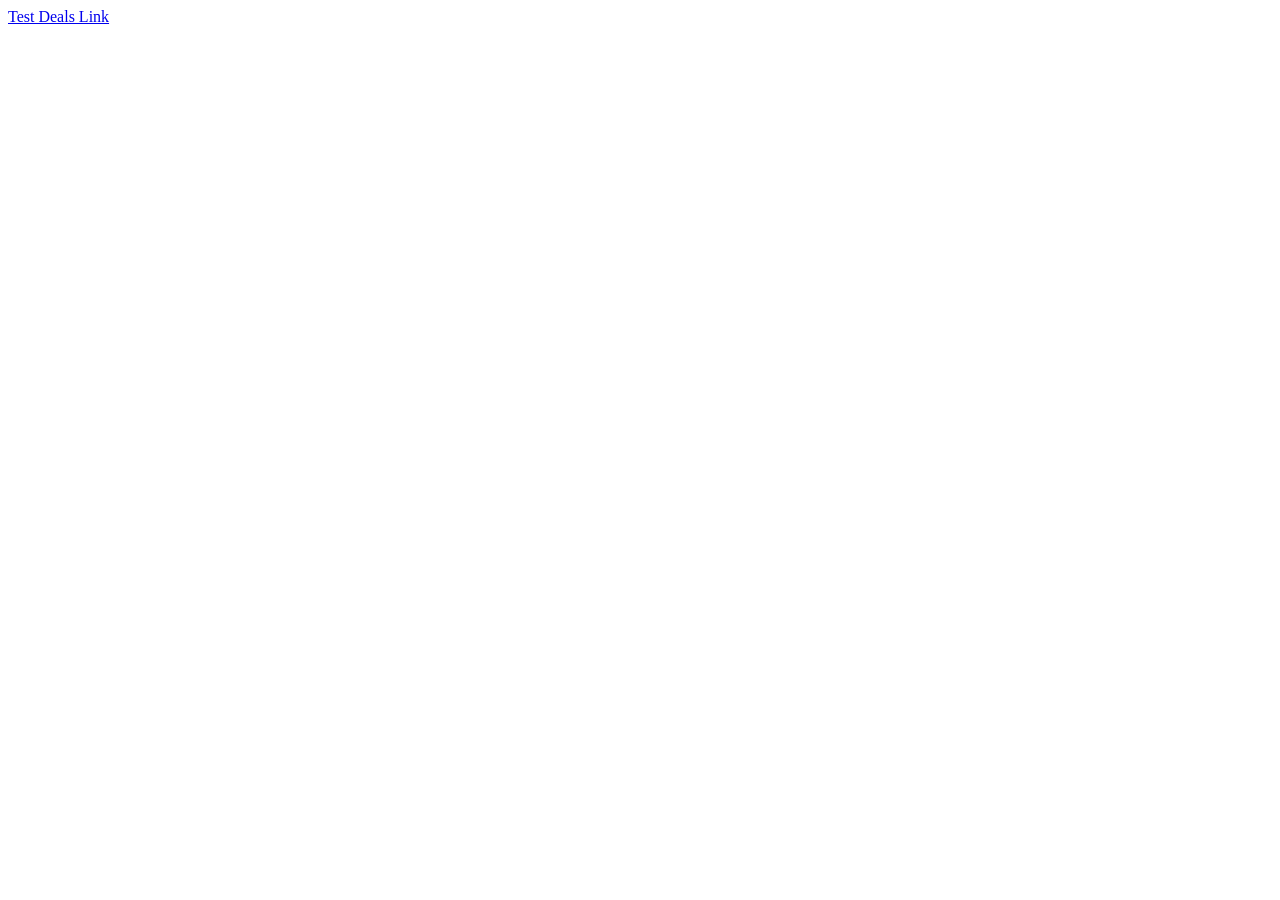
==== index.html @ 0b3ba121 "fix3" ====
<!DOCTYPE html>
<html lang="en">
  <head>
    <title>Deeplink test</title>
    <meta charset="utf-8">
    <meta http-equiv="X-UA-Compatible" content="IE=edge">
  </head>  
  <body>
      <a href="https://newsbreakapp.onelink.me/2115408369?pid=deals_exd&af_dp=newsbreak://home?tab%3Dchannel%26channel%3Dkdeals%26channel_action%3Dshare%26channel_context%3Dreferrer%3D106658761%26item%3Dnbw-item28&pd=07DWobWH&lang=en_US&s=i0&dl_campaign_name%3dnewsbreak_android_us_deals_pb01%26dl_campaign_id%3dnewsbreak_us_deals">Test Deals Link</a>
  </body>
</html>
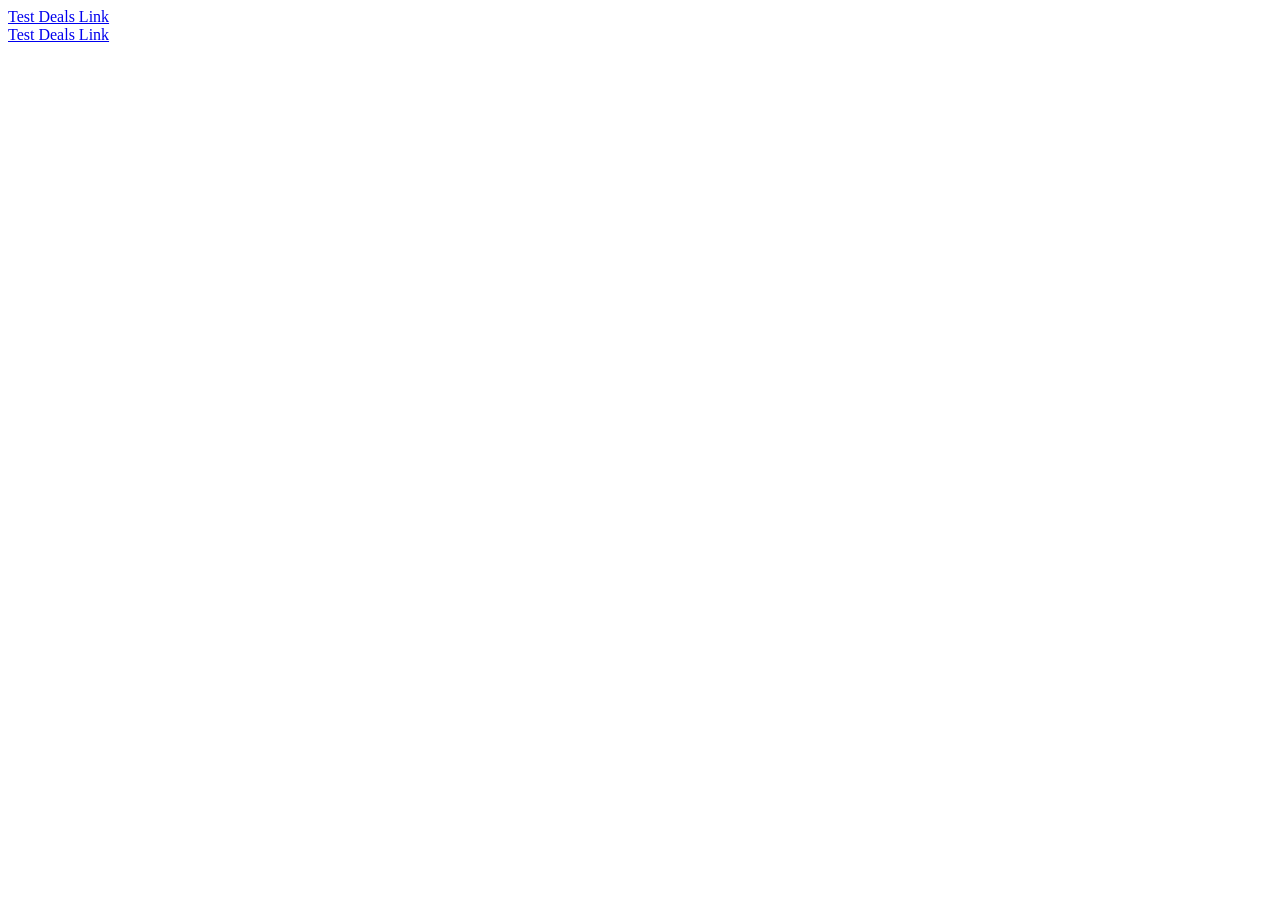
==== commit 4681f3ec: "fix5" ====
--- a/index.html
+++ b/index.html
@@ -6,6 +6,7 @@
     <meta http-equiv="X-UA-Compatible" content="IE=edge">
   </head>  
   <body>
-      <a href="https://newsbreakapp.onelink.me/2115408369?pid=deals_exd&af_dp=newsbreak://home?tab%3Dchannel%26channel%3Dkdeals%26channel_action%3Dshare%26channel_context%3Dreferrer%3D106658761%26item%3Dnbw-item28&pd=07DWobWH&lang=en_US&s=i0&dl_campaign_name%3dnewsbreak_android_us_deals_pb01%26dl_campaign_id%3dnewsbreak_us_deals">Test Deals Link</a>
+      <a href="https://newsbreakapp.onelink.me/2115408369?pid=deals_exd&af_dp=newsbreak://home?tab%3Dchannel%26channel%3Dkdeals%26channel_action%3Dshare%26channel_context%3Dreferrer%3D106658761%26item%3Dnbw-item28&pd=07DWobWH&lang=en_US&s=i0&dl_campaign_name%3dnewsbreak_android_us_deals_pb01%26dl_campaign_id%3dnewsbreak_us_deals">Test Deals Link</a><br/>
+      <a href="https://newsbreakapp.onelink.me/2115408369?pid=deals_exd&af_dp=newsbreak%3A%2F%2Fhome%3Ftab%3Dchannel%26channel%3Dkdeals%26channel_action%3Dshare%26channel_context%3D%7B%22referrer%22%3A%2258104730%22%2C%22item%22%3A%22cbrwds%22%7D">Test Deals Link</a>
   </body>
 </html>
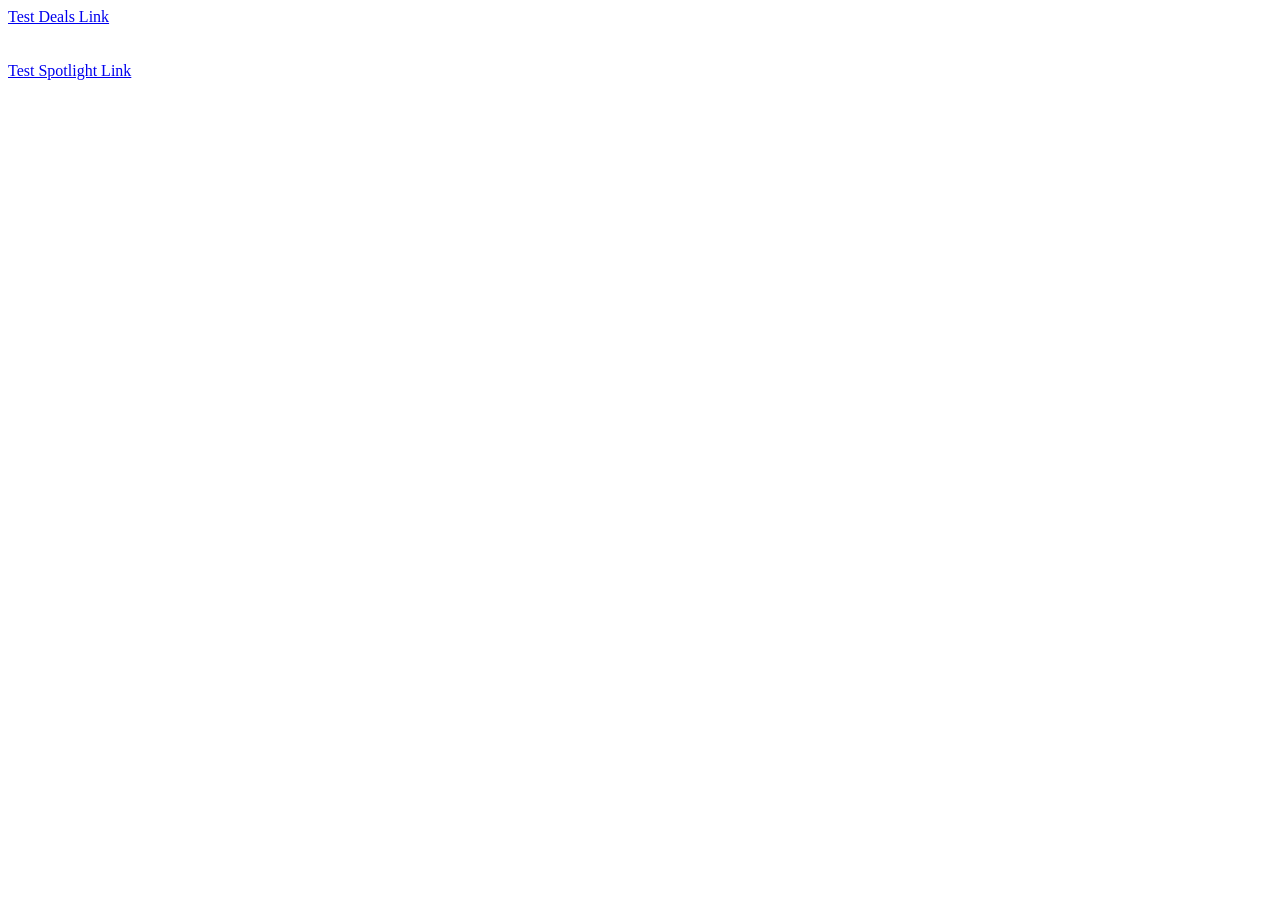
==== commit 0f1e0e04: "fix6" ====
--- a/index.html
+++ b/index.html
@@ -6,7 +6,7 @@
     <meta http-equiv="X-UA-Compatible" content="IE=edge">
   </head>  
   <body>
-      <a href="https://newsbreakapp.onelink.me/2115408369?pid=deals_exd&af_dp=newsbreak://home?tab%3Dchannel%26channel%3Dkdeals%26channel_action%3Dshare%26channel_context%3Dreferrer%3D106658761%26item%3Dnbw-item28&pd=07DWobWH&lang=en_US&s=i0&dl_campaign_name%3dnewsbreak_android_us_deals_pb01%26dl_campaign_id%3dnewsbreak_us_deals">Test Deals Link</a><br/>
-      <a href="https://newsbreakapp.onelink.me/2115408369?pid=deals_exd&af_dp=newsbreak%3A%2F%2Fhome%3Ftab%3Dchannel%26channel%3Dkdeals%26channel_action%3Dshare%26channel_context%3D%7B%22referrer%22%3A%2258104730%22%2C%22item%22%3A%22cbrwds%22%7D">Test Deals Link</a>
+      <a href="https://newsbreakapp.onelink.me/2115408369?pid=deals_exd&af_dp=newsbreak://home?tab%3Dchannel%26channel%3Dkdeals%26channel_action%3Dshare%26channel_context%3Dreferrer%3D106658761%26item%3Dnbw-item28&pd=07DWobWH&lang=en_US&s=i0&dl_campaign_name%3dnewsbreak_android_us_deals_pb01%26dl_campaign_id%3dnewsbreak_us_deals">Test Deals Link</a><br/><br/><br/>
+      <a href="https://newsbreakapp.onelink.me/2115408369?pid=i3&af_dp=newsbreak%3A%2F%2Fopenweb%3FshareFrom=&pd=03fAqjnn&url=https%3A%2F%2Flocal-destination-web.newsbreakapp.com%2Fspotlight%2F603394d1a4e42c000981dbc9&lang=en_US&s=i3&fromShare=true&af_web_dp=https%3A%2F%2Flocal-destination-web.newsbreakapp.com%2Fspotlight%2F603394d1a4e42c000981dbc9&lang=en_US&s=i3&fromShare=true">Test Spotlight Link</a>
   </body>
 </html>
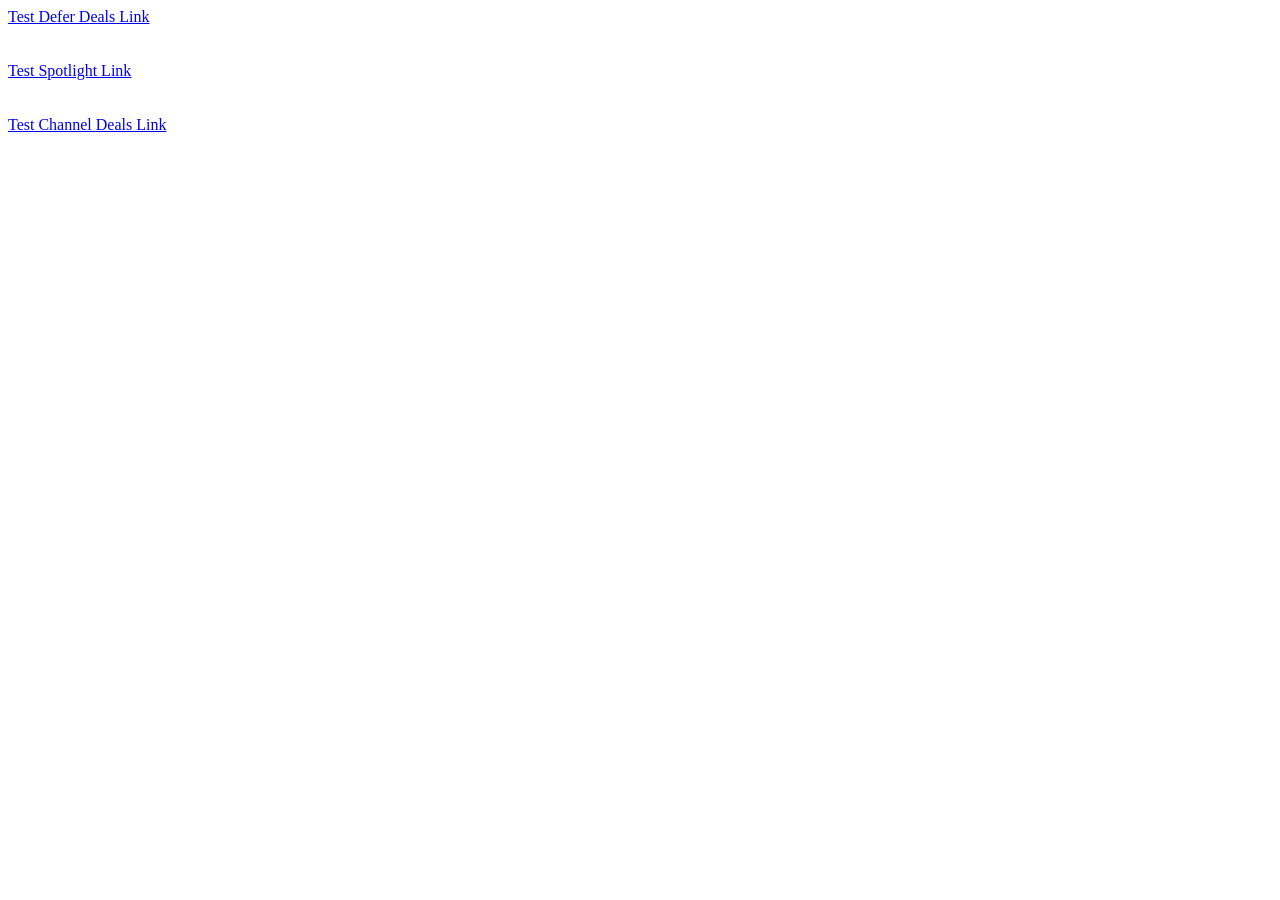
==== commit 90800c73: "fix7" ====
--- a/index.html
+++ b/index.html
@@ -6,7 +6,8 @@
     <meta http-equiv="X-UA-Compatible" content="IE=edge">
   </head>  
   <body>
-      <a href="https://newsbreakapp.onelink.me/2115408369?pid=deals_exd&af_dp=newsbreak://home?tab%3Dchannel%26channel%3Dkdeals%26channel_action%3Dshare%26channel_context%3Dreferrer%3D106658761%26item%3Dnbw-item28&pd=07DWobWH&lang=en_US&s=i0&dl_campaign_name%3dnewsbreak_android_us_deals_pb01%26dl_campaign_id%3dnewsbreak_us_deals">Test Deals Link</a><br/><br/><br/>
-      <a href="https://newsbreakapp.onelink.me/2115408369?pid=i3&af_dp=newsbreak%3A%2F%2Fopenweb%3FshareFrom=&pd=03fAqjnn&url=https%3A%2F%2Flocal-destination-web.newsbreakapp.com%2Fspotlight%2F603394d1a4e42c000981dbc9&lang=en_US&s=i3&fromShare=true&af_web_dp=https%3A%2F%2Flocal-destination-web.newsbreakapp.com%2Fspotlight%2F603394d1a4e42c000981dbc9&lang=en_US&s=i3&fromShare=true">Test Spotlight Link</a>
+      <a href="https://newsbreakapp.onelink.me/2115408369?pid=deals_exd&af_dp=newsbreak://home?tab%3Dchannel%26channel%3Dkdeals%26channel_action%3Dshare%26channel_context%3Dreferrer%3D106658761%26item%3Dnbw-item28&pd=07DWobWH&lang=en_US&s=i0&dl_campaign_name%3dnewsbreak_android_us_deals_pb01%26dl_campaign_id%3dnewsbreak_us_deals">Test Defer Deals Link</a><br/><br/><br/>
+      <a href="https://newsbreakapp.onelink.me/2115408369?pid=i3&af_dp=newsbreak%3A%2F%2Fopenweb%3FshareFrom=&pd=03fAqjnn&url=https%3A%2F%2Flocal-destination-web.newsbreakapp.com%2Fspotlight%2F603394d1a4e42c000981dbc9&lang=en_US&s=i3&fromShare=true&af_web_dp=https%3A%2F%2Flocal-destination-web.newsbreakapp.com%2Fspotlight%2F603394d1a4e42c000981dbc9&lang=en_US&s=i3&fromShare=true">Test Spotlight Link</a><br/><br/><br/>
+<a href="https://newsbreakapp.onelink.me/2115408369?pid=deals_exd&af_dp=newsbreak%3A%2F%2Fhome%3Ftab%3Dchannel%26channel%3Dkdeals%26channel_action%3Dshare%26channel_context%3D%7B%22referrer%22%3A%2258104730%22%2C%22item%22%3A%22cbrwds%22%7D">Test Channel Deals Link</a>
   </body>
 </html>
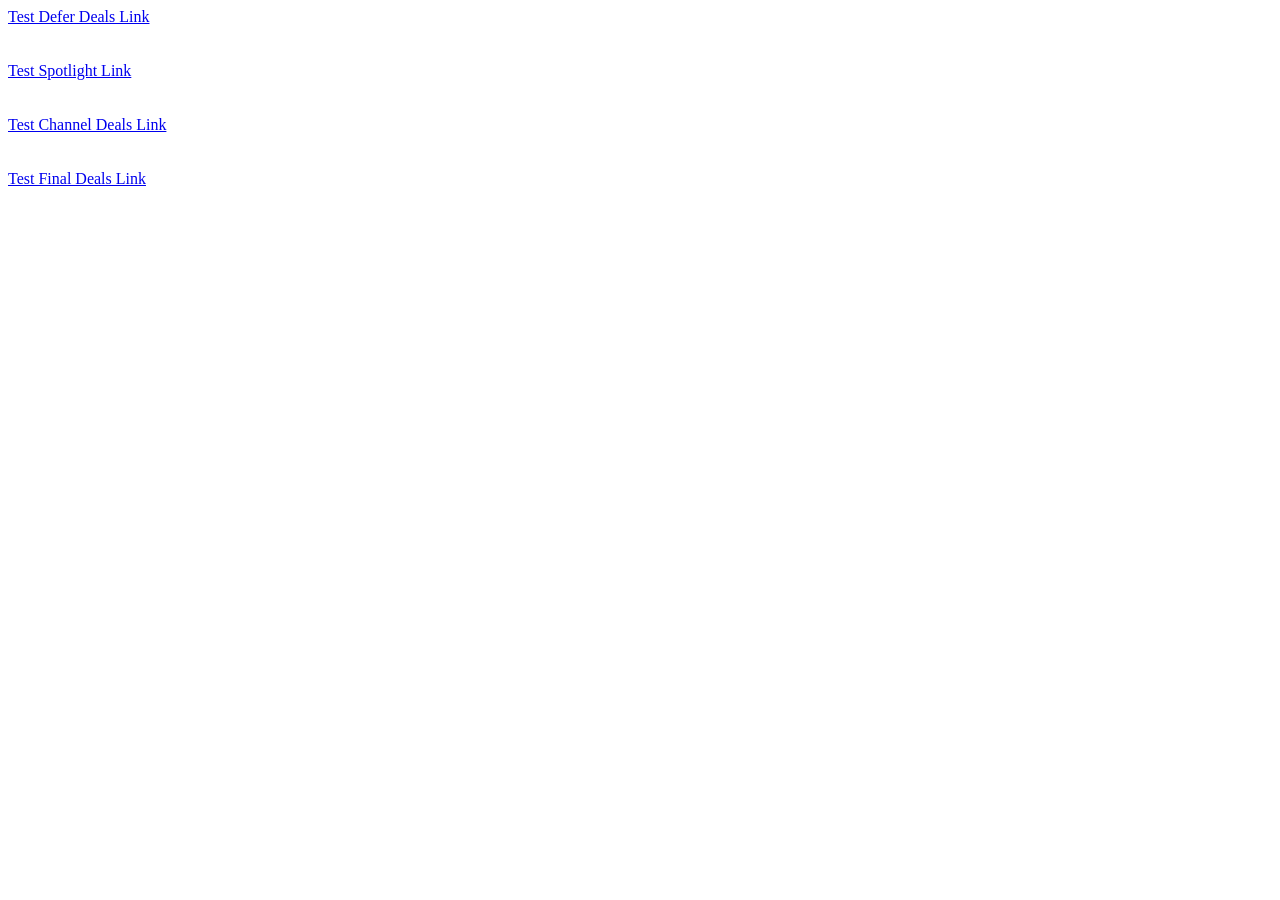
==== commit cc4986a2: "fix8" ====
--- a/index.html
+++ b/index.html
@@ -8,6 +8,7 @@
   <body>
       <a href="https://newsbreakapp.onelink.me/2115408369?pid=deals_exd&af_dp=newsbreak://home?tab%3Dchannel%26channel%3Dkdeals%26channel_action%3Dshare%26channel_context%3Dreferrer%3D106658761%26item%3Dnbw-item28&pd=07DWobWH&lang=en_US&s=i0&dl_campaign_name%3dnewsbreak_android_us_deals_pb01%26dl_campaign_id%3dnewsbreak_us_deals">Test Defer Deals Link</a><br/><br/><br/>
       <a href="https://newsbreakapp.onelink.me/2115408369?pid=i3&af_dp=newsbreak%3A%2F%2Fopenweb%3FshareFrom=&pd=03fAqjnn&url=https%3A%2F%2Flocal-destination-web.newsbreakapp.com%2Fspotlight%2F603394d1a4e42c000981dbc9&lang=en_US&s=i3&fromShare=true&af_web_dp=https%3A%2F%2Flocal-destination-web.newsbreakapp.com%2Fspotlight%2F603394d1a4e42c000981dbc9&lang=en_US&s=i3&fromShare=true">Test Spotlight Link</a><br/><br/><br/>
-<a href="https://newsbreakapp.onelink.me/2115408369?pid=deals_exd&af_dp=newsbreak%3A%2F%2Fhome%3Ftab%3Dchannel%26channel%3Dkdeals%26channel_action%3Dshare%26channel_context%3D%7B%22referrer%22%3A%2258104730%22%2C%22item%22%3A%22cbrwds%22%7D">Test Channel Deals Link</a>
+<a href="https://newsbreakapp.onelink.me/2115408369?pid=deals_exd&af_dp=newsbreak%3A%2F%2Fhome%3Ftab%3Dchannel%26channel%3Dkdeals%26channel_action%3Dshare%26channel_context%3D%7B%22referrer%22%3A%2258104730%22%2C%22item%22%3A%22cbrwds%22%7D">Test Channel Deals Link</a><br/><br/><br/>
+<a href="https://newsbreakapp.onelink.me/2115408369?pid=deals_exd&af_dp=open_schema%3dchannel%26channel%3dkdeals">Test Final Deals Link</a>
   </body>
 </html>
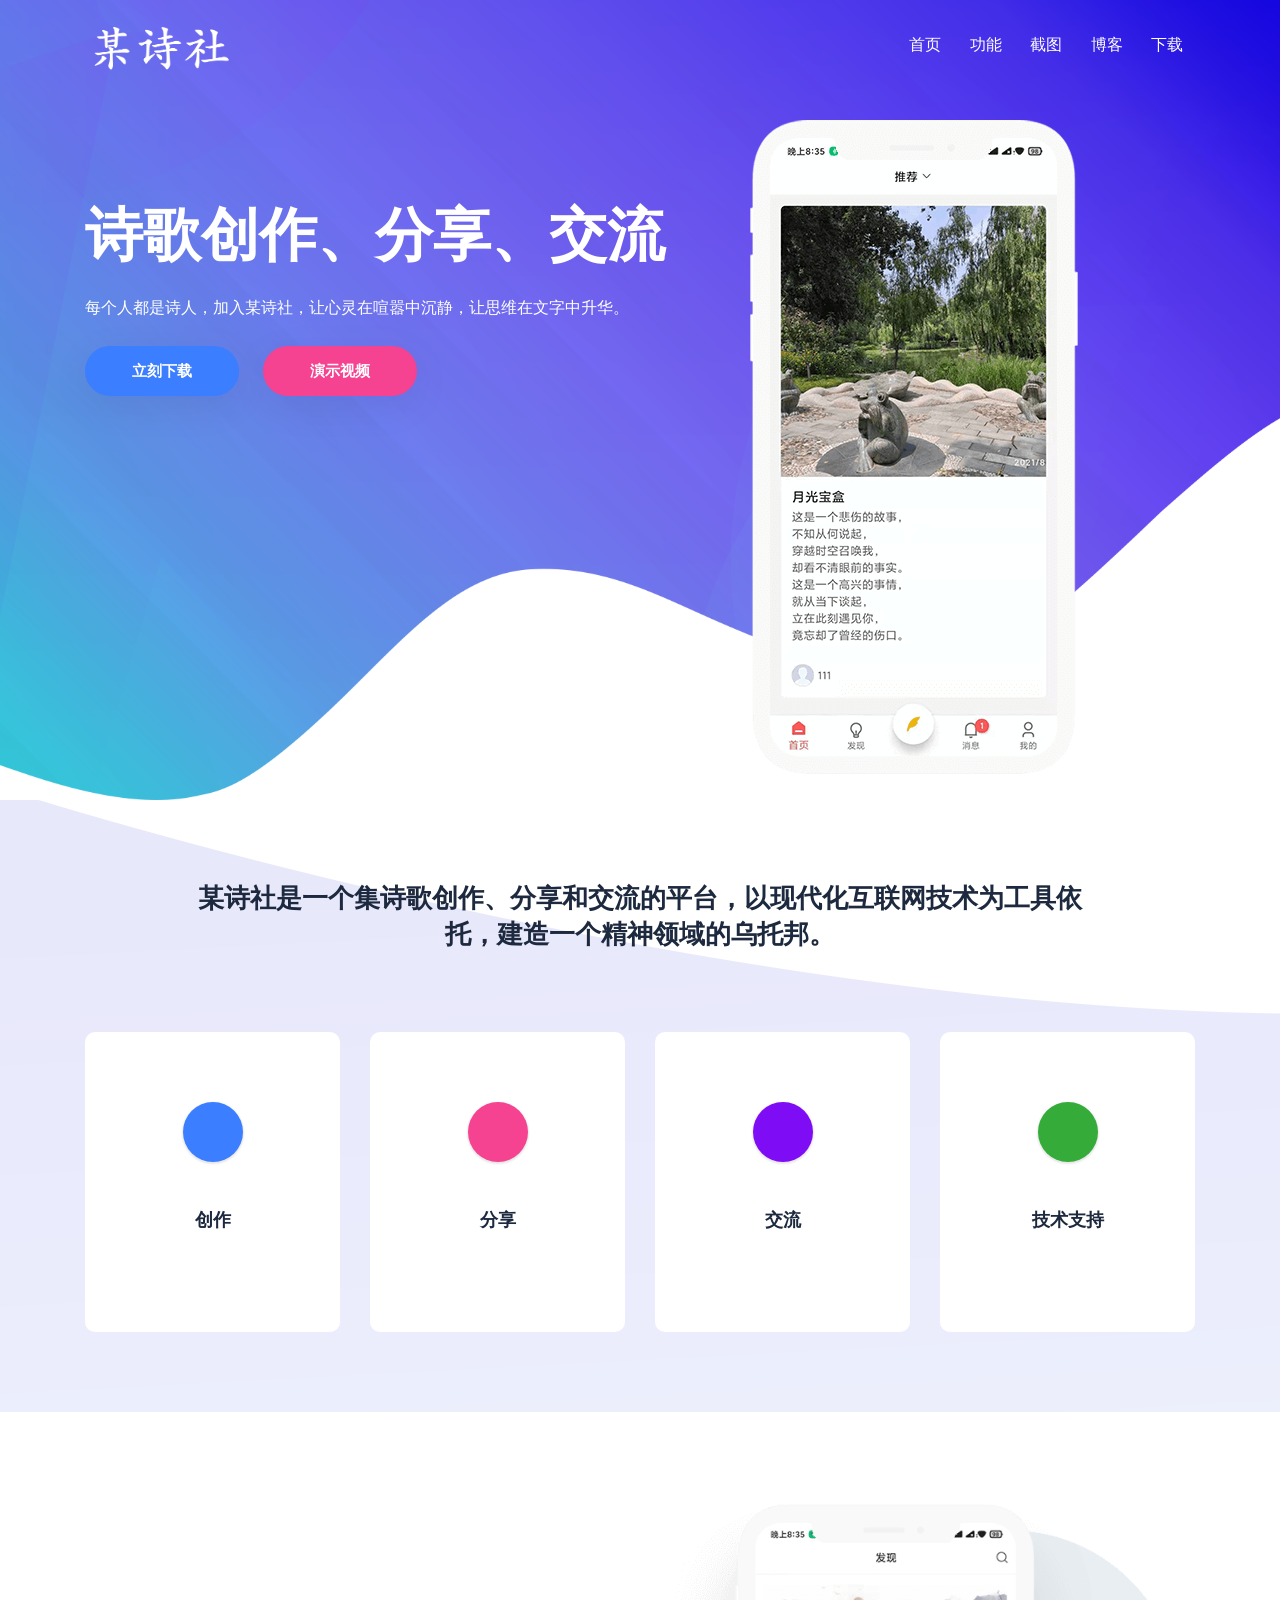
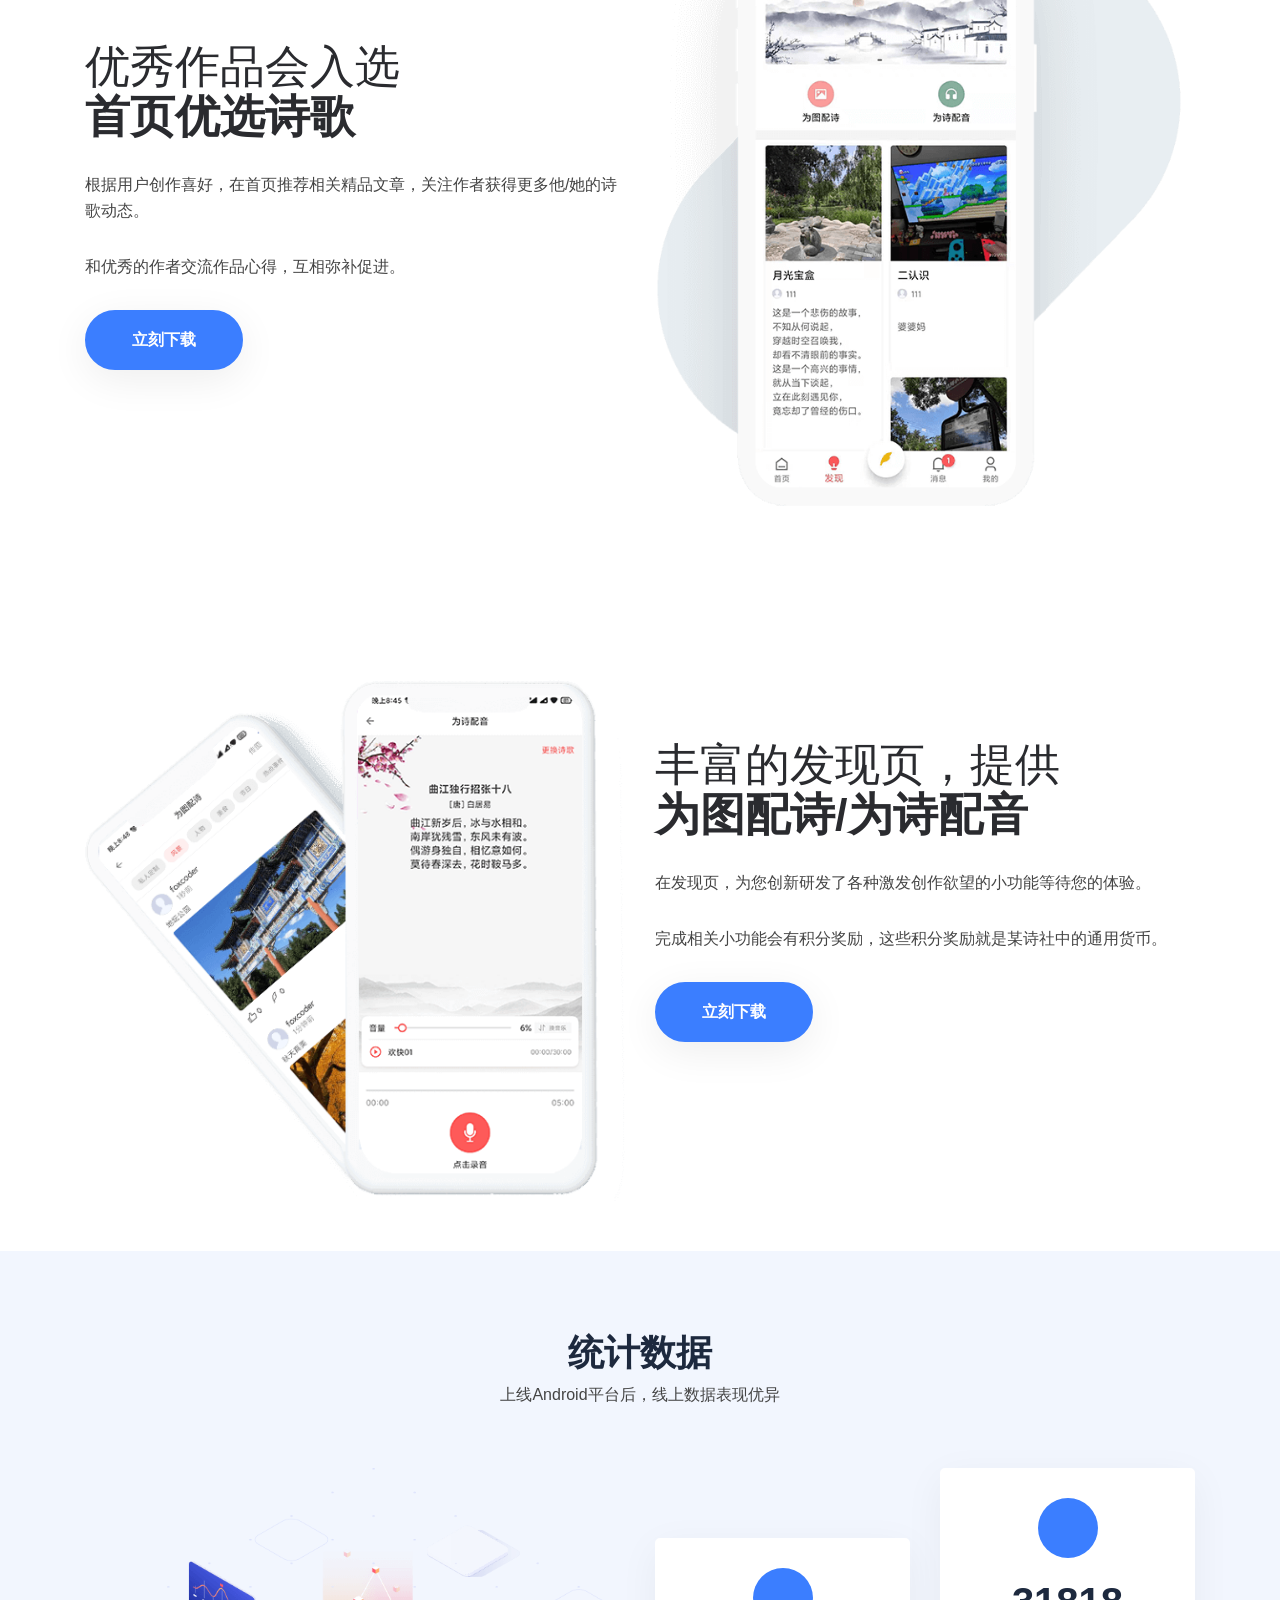
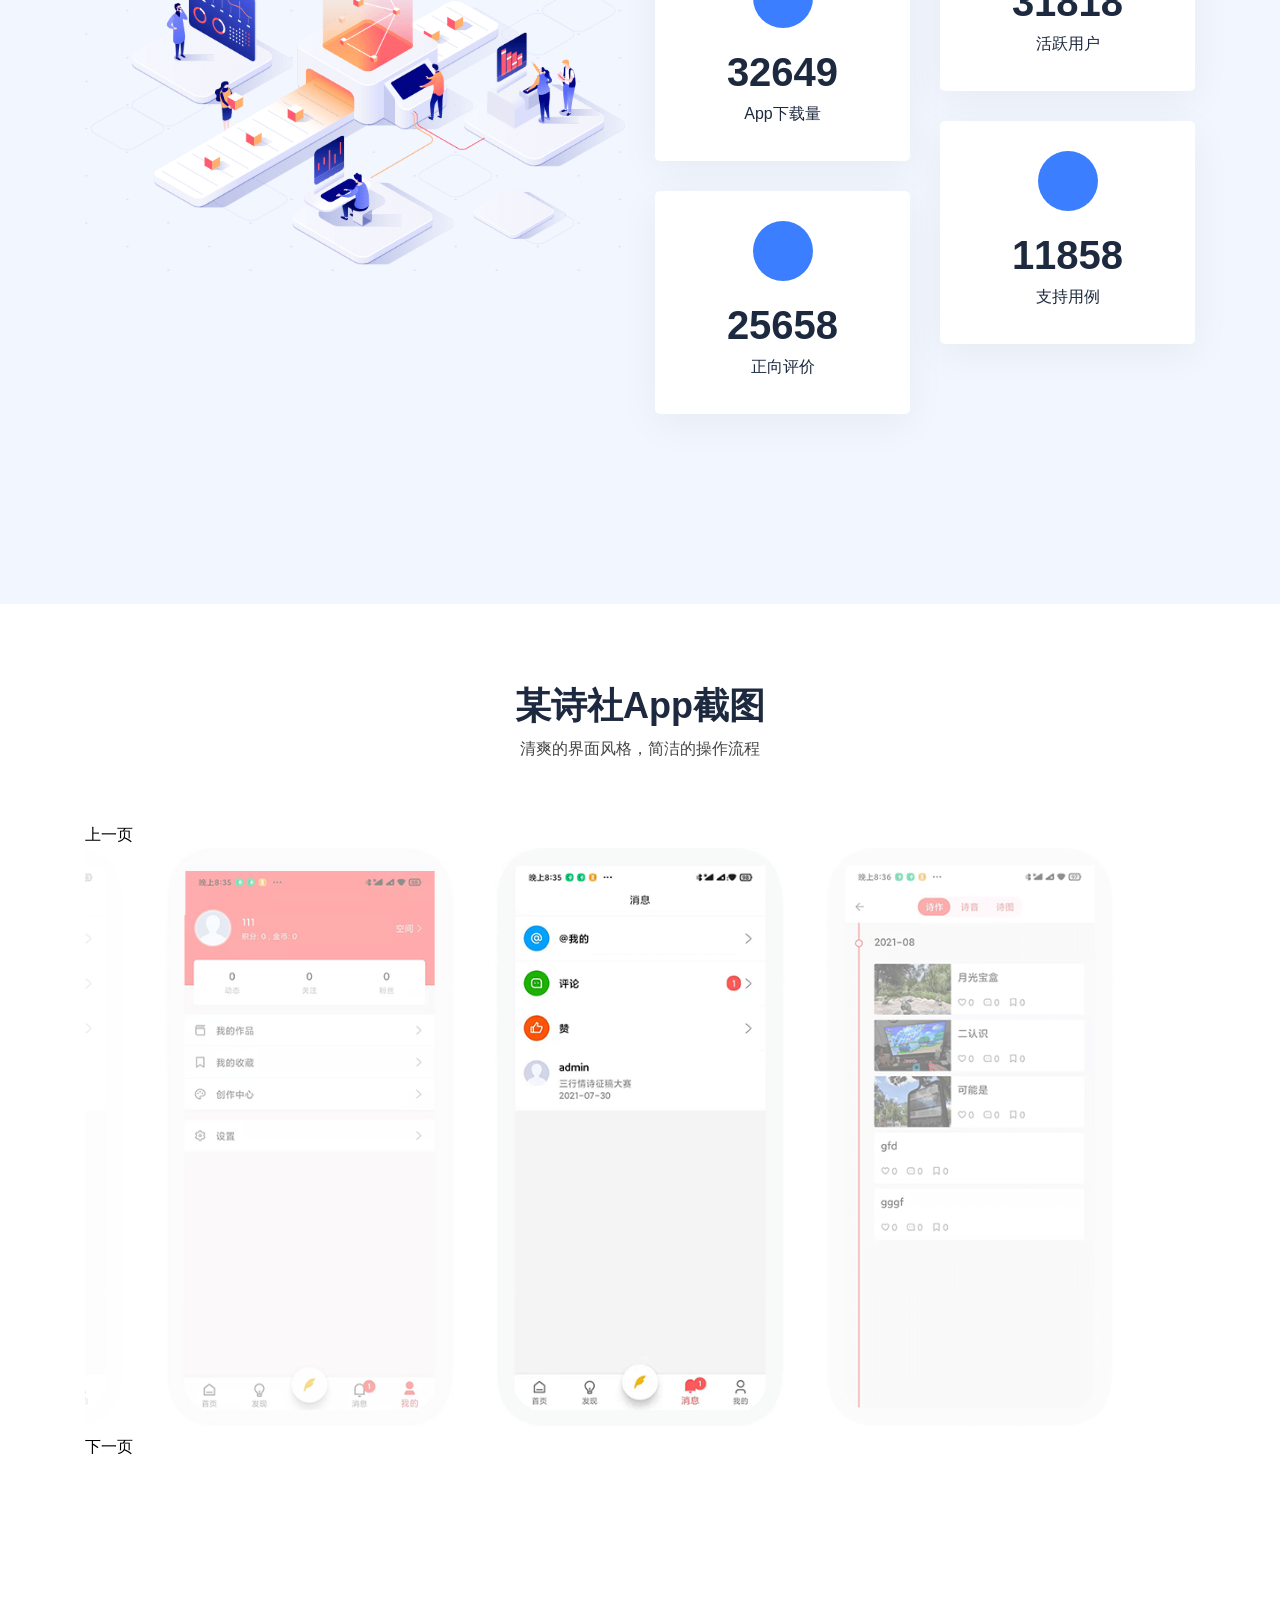
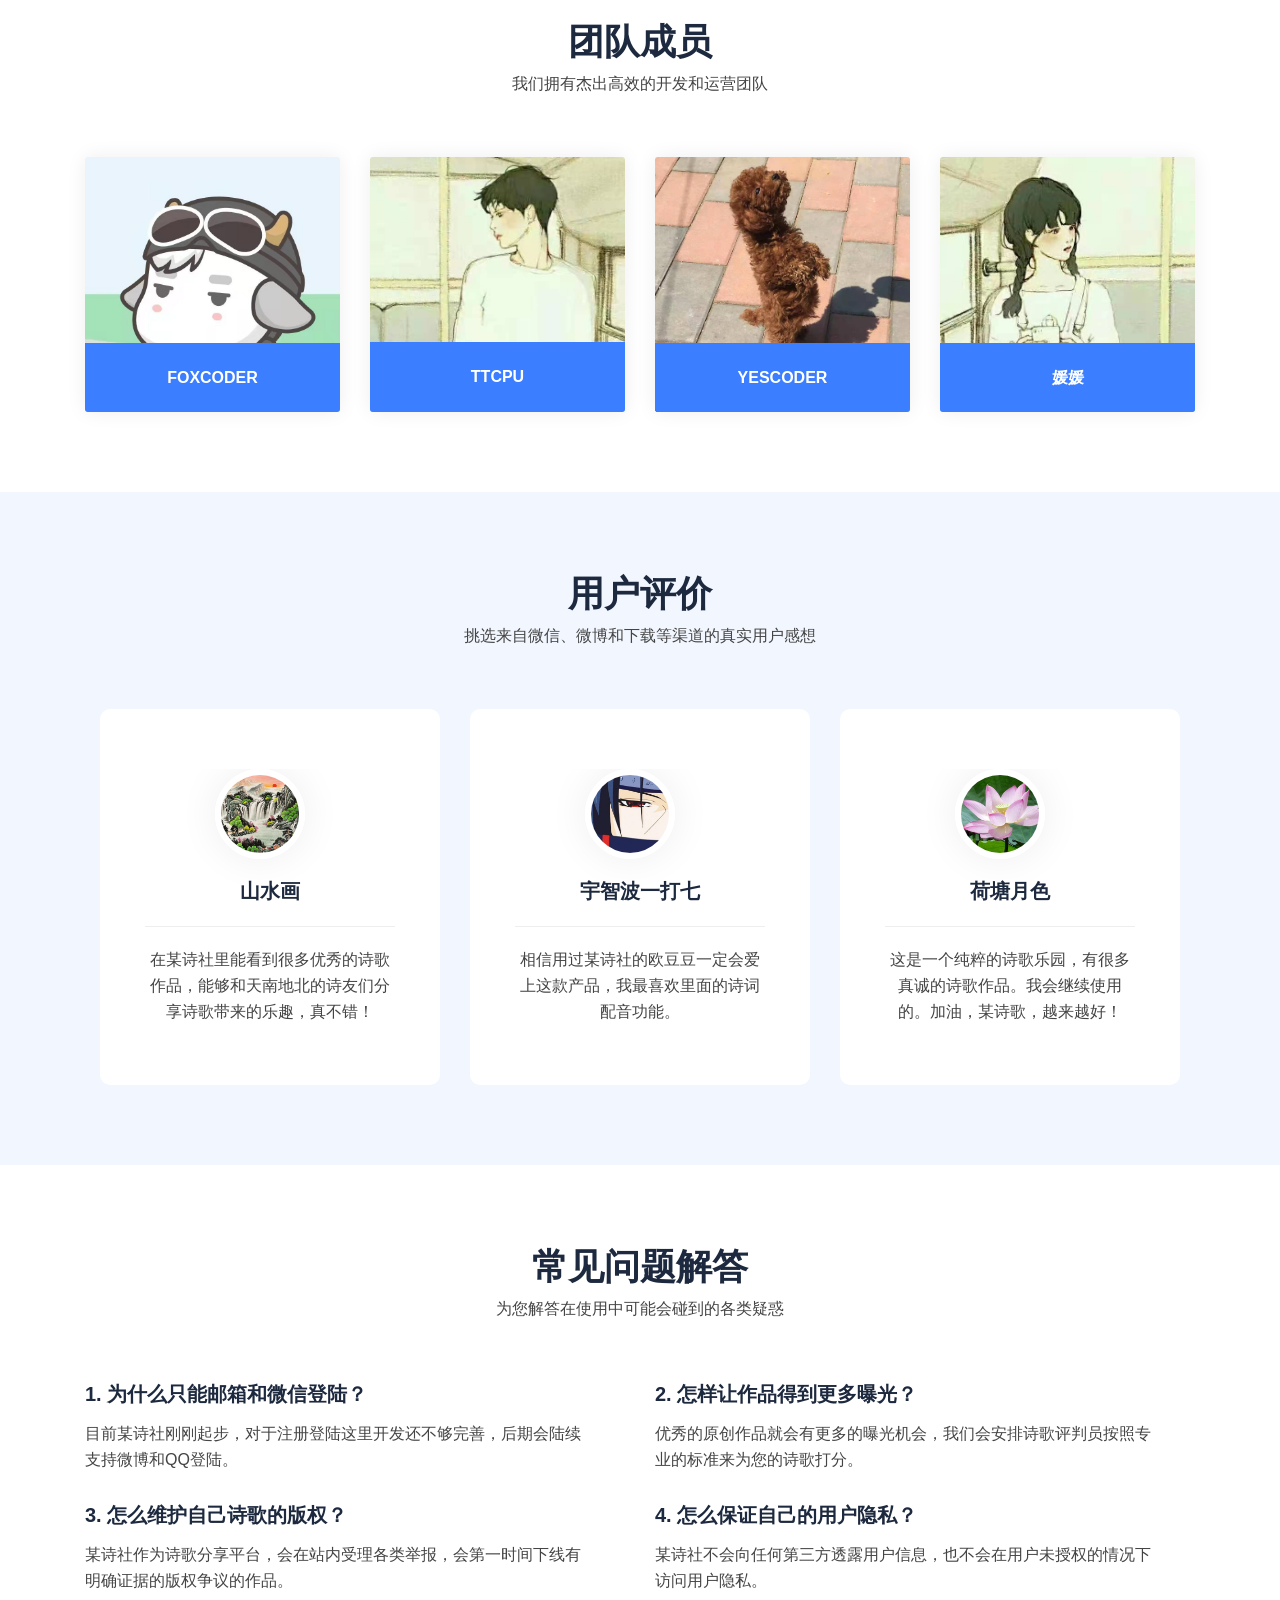
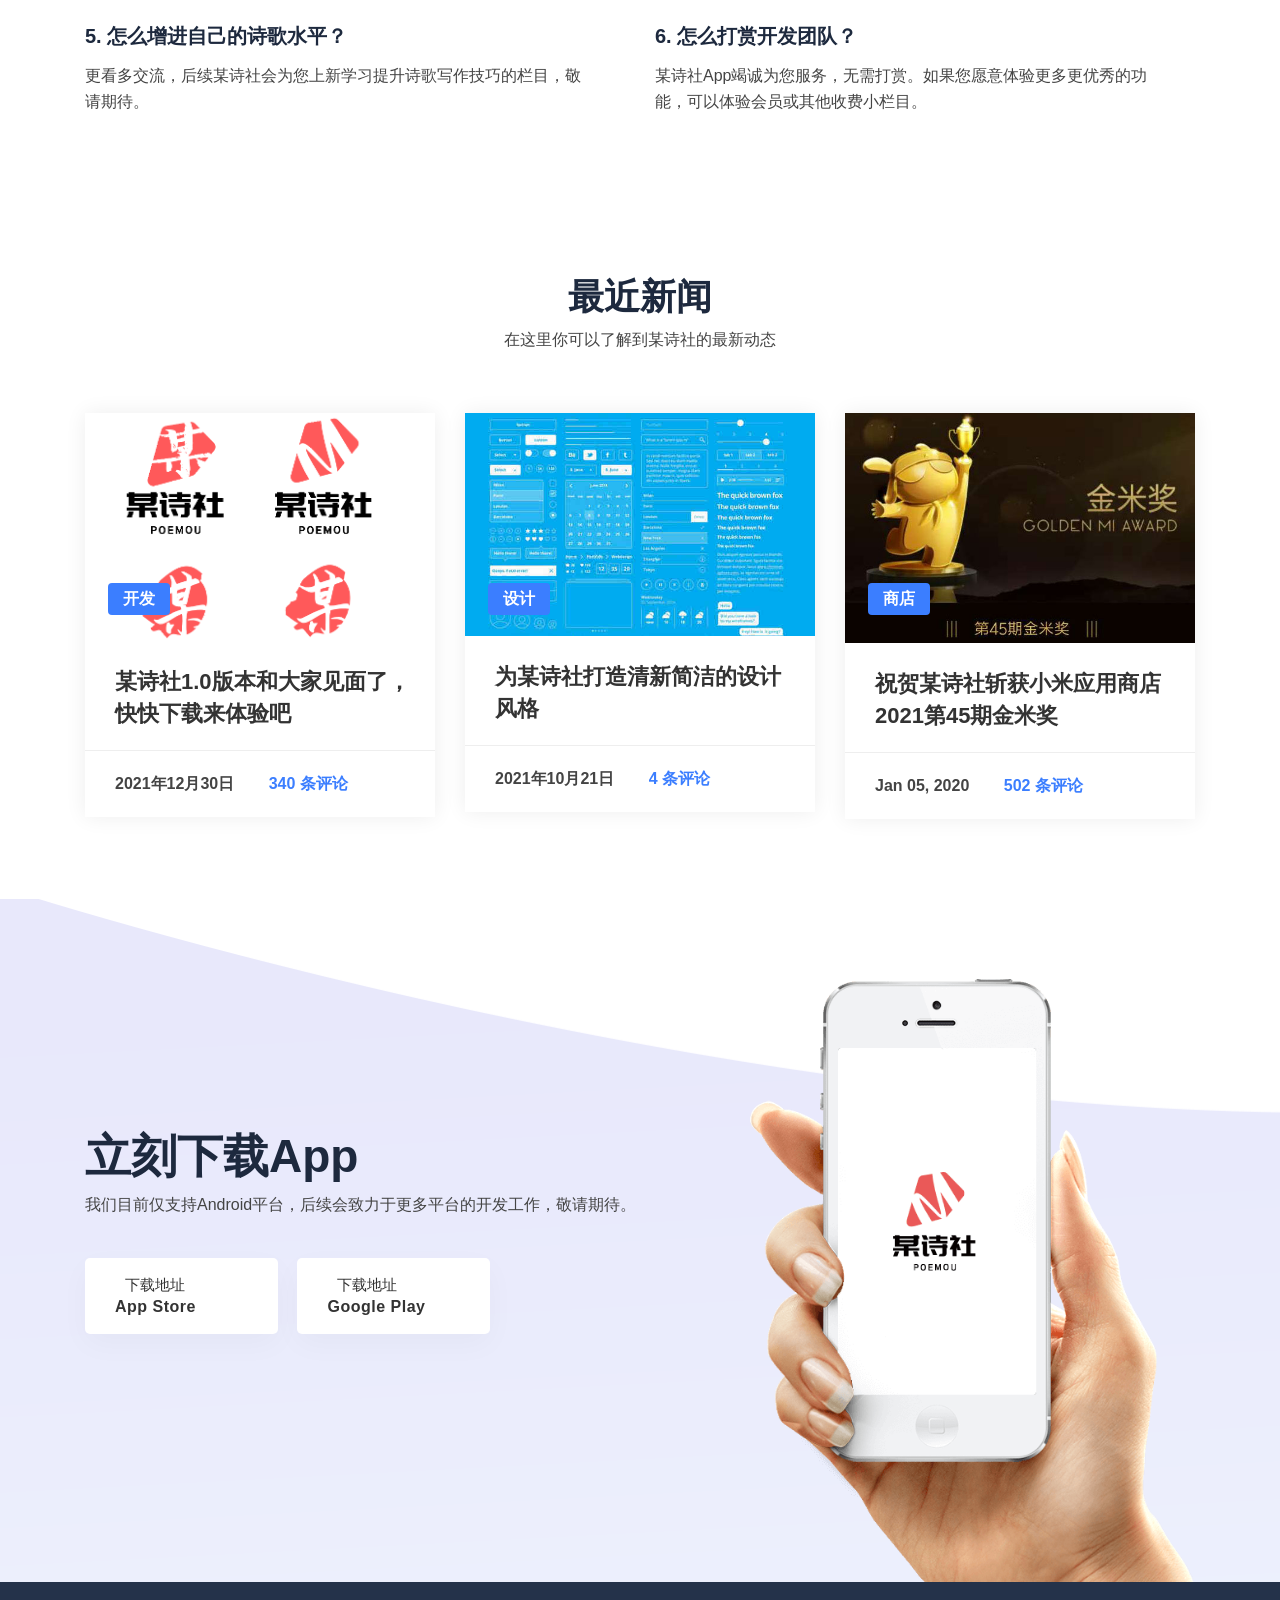
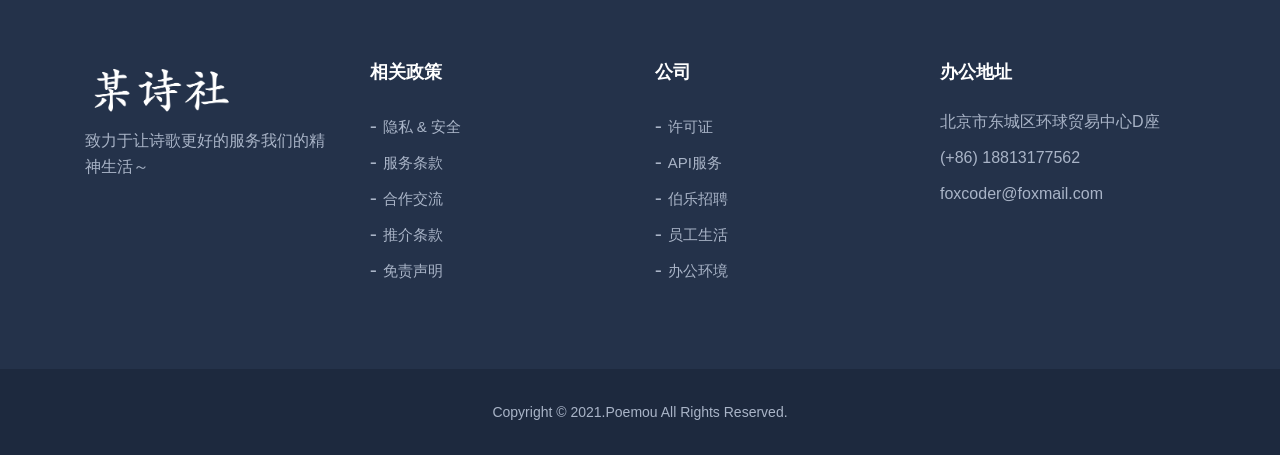
==== commit 4557ad69: "某诗社宣传页" ====
--- a/index.html
+++ b/index.html
@@ -1,14 +1,651 @@
 <!DOCTYPE html>
-<html lang="en">
-  <head>
-    <title>Deeplink test</title>
-    <meta charset="utf-8">
-    <meta http-equiv="X-UA-Compatible" content="IE=edge">
-  </head>  
-  <body>
-      <a href="https://newsbreakapp.onelink.me/2115408369?pid=deals_exd&af_dp=newsbreak://home?tab%3Dchannel%26channel%3Dkdeals%26channel_action%3Dshare%26channel_context%3Dreferrer%3D106658761%26item%3Dnbw-item28&pd=07DWobWH&lang=en_US&s=i0&dl_campaign_name%3dnewsbreak_android_us_deals_pb01%26dl_campaign_id%3dnewsbreak_us_deals">Test Defer Deals Link</a><br/><br/><br/>
-      <a href="https://newsbreakapp.onelink.me/2115408369?pid=i3&af_dp=newsbreak%3A%2F%2Fopenweb%3FshareFrom=&pd=03fAqjnn&url=https%3A%2F%2Flocal-destination-web.newsbreakapp.com%2Fspotlight%2F603394d1a4e42c000981dbc9&lang=en_US&s=i3&fromShare=true&af_web_dp=https%3A%2F%2Flocal-destination-web.newsbreakapp.com%2Fspotlight%2F603394d1a4e42c000981dbc9&lang=en_US&s=i3&fromShare=true">Test Spotlight Link</a><br/><br/><br/>
-<a href="https://newsbreakapp.onelink.me/2115408369?pid=deals_exd&af_dp=newsbreak%3A%2F%2Fhome%3Ftab%3Dchannel%26channel%3Dkdeals%26channel_action%3Dshare%26channel_context%3D%7B%22referrer%22%3A%2258104730%22%2C%22item%22%3A%22cbrwds%22%7D">Test Channel Deals Link</a><br/><br/><br/>
-<a href="https://newsbreakapp.onelink.me/2115408369?pid=deals_exd&af_dp=open_schema%3dchannel%26channel%3dkdeals">Test Final Deals Link</a>
-  </body>
-</html>
+<!-- saved from url=(0057)http://demo.mxyhn.xyz:8020/cssthemes6/4.14ZF18/index.html -->
+<html lang="en" class=" js flexbox canvas canvastext webgl no-touch geolocation postmessage websqldatabase indexeddb hashchange history draganddrop websockets rgba hsla multiplebgs backgroundsize borderimage borderradius boxshadow textshadow opacity cssanimations csscolumns cssgradients cssreflections csstransforms csstransforms3d csstransitions fontface generatedcontent video audio localstorage sessionstorage webworkers no-applicationcache svg inlinesvg smil svgclippaths"><!-- Meta --><head><meta http-equiv="Content-Type" content="text/html; charset=UTF-8">
+<meta name="viewport" content="width=device-width, initial-scale=1, shrink-to-fit=no">
+<!-- The above 3 meta tags *must* come first in the head; any other head content must come *after* these tags -->
+<!-- SITE TITLE -->
+<title>Poemou</title>			
+<!-- Latest Bootstrap min CSS -->
+<link rel="stylesheet" href="./static/bootstrap.min.css">		
+<!-- Google Font -->	
+<link href="./static/css" rel="stylesheet"> 			
+<!-- fonts CSS -->
+<!-- <link rel="stylesheet" href="./static/font-awesome.min.css"> -->
+<!-- <link rel="stylesheet" href="./static/themify-icons.css"> -->
+<!--- owl carousel Css-->
+<link rel="stylesheet" href="./static/owl.carousel.css">
+<link rel="stylesheet" href="./static/owl.theme.css">		
+<!-- animate CSS -->		
+<link rel="stylesheet" href="./static/animate.css">	
+<!--slicknav Css-->
+<link rel="stylesheet" href="./static/slicknav.css">			
+<!-- MAGNIFIC CSS -->
+<link rel="stylesheet" href="./static/magnific-popup.css">	
+<!-- SLICK CSS -->
+<link rel="stylesheet" href="./static/slick.css">
+<!-- <link rel="stylesheet" href="./static/slick-theme.css">	 -->
+<!-- Style CSS -->								
+<link rel="stylesheet" href="./static/style.css">					
+<!-- HTML5 shim and Respond.js IE8 support of HTML5 elements and media queries -->
+<!-- WARNING: Respond.js doesn't work if you view the page via file:// -->
+<!--[if lt IE 9]>
+  <script src="https://oss.maxcdn.com/html5shiv/3.7.2/html5shiv.min.js"></script>
+  <script src="https://oss.maxcdn.com/respond/1.4.2/respond.min.js"></script>
+<![endif]-->
+</head>
+
+<body data-spy="scroll" data-offset="80">
+
+<!-- START PRELOADER -->
+<div class="preloader" style="display: none;">
+	<div class="status">
+		<div class="status-mes"></div>
+	</div>
+</div>
+<!-- END PRELOADER -->		
+
+
+<!-- START NAVBAR -->  
+<div id="navigation" class="fixed-top navbar-light bg-faded site-navigation">
+	<div class="container">
+		<div class="row">
+			<div class="col-lg-2 col-md-3 col-sm-4">
+				<div class="site-logo">
+					<a href="http://demo.mxyhn.xyz:8020/cssthemes6/4.14ZF18/index.html"><img src="./static/logo.png" alt=""></a>          				
+				</div>
+			</div><!--- END Col -->
+			
+			<div class="col-lg-10 col-md-9 col-sm-8">
+				<div class="header_right">
+					<nav id="main-menu" class="ml-auto">
+						<ul>
+						  <li><a href="#home">首页</a></li>
+						  <li><a href="#features">功能</a></li>
+						  <li><a href="#screenshots">截图</a></li>
+						  <li><a href="#blog">博客</a></li>
+						  <li><a href="#download">下载</a></li>
+						</ul>
+					</nav>
+					<div id="mobile_menu"><div class="slicknav_menu"><a href="http://demo.mxyhn.xyz:8020/cssthemes6/4.14ZF18/index.html#" aria-haspopup="true" role="button" tabindex="0" class="slicknav_btn slicknav_collapsed" style="outline: none;"><span class="slicknav_menutxt"></span><span class="slicknav_icon slicknav_no-text"><span class="slicknav_nav_icon icofont-navigation-menu"></span></span></a><nav class="slicknav_nav slicknav_hidden" aria-hidden="true" role="menu" style="display: none;">
+						<ul>
+						  <li><a href="#home" role="menuitem">首页</a></li>
+						  <li><a href="#features" role="menuitem">功能</a></li>
+						  <li><a href="#screenshots" role="menuitem">截图</a></li>
+						 <li><a href="#blog" role="menuitem">博客</a></li>
+						 <li><a href="#download" role="menuitem">下载</a></li>
+						</ul>
+					</nav></div></div>
+				</div>
+			</div><!--- END Col -->
+		</div><!--- END ROW -->
+	</div><!--- END CONTAINER -->
+</div> 	  
+<!-- END NAVBAR -->
+									
+<!-- START HOME -->
+<section id="home" class="home_bg" style="background-image: url(./static/home-bg.png);  background-size:cover; background-position: center center;">
+	<div class="container">
+		<div class="row">
+		  <div class="col-lg-7 col-sm-7 col-xs-12">
+			<div class="hero-text">
+				 <h1>诗歌创作、分享、交流</h1>
+				 <p>每个人都是诗人，加入某诗社，让心灵在喧嚣中沉静，让思维在文字中升华。</p>
+				<div class="home_btn">
+					<a class="learn_btn" href="http://demo.mxyhn.xyz:8020/cssthemes6/4.14ZF18/index.html#download">立刻下载</a>
+					<a class="video-play" href="http://demo.mxyhn.xyz:8020/cssthemes6/4.14ZF18/index.html#">演示视频</a>
+				</div>
+			</div> 
+		  </div><!--- END COL -->	
+		  <div class="col-lg-5 col-sm-5 col-xs-12 wow fadeInUp" data-wow-duration="1s" data-wow-delay="0.6s" data-wow-offset="0" style="visibility: visible; animation-duration: 1s; animation-delay: 0.6s; animation-name: fadeInUp;">	
+			<div class="hero-text-img">
+				<img src="./static/interface_1.png" class="img-fluid" alt="">
+			</div>	
+		  </div><!--- END COL -->				  
+		</div><!--- END ROW -->
+	</div><!--- END CONTAINER -->
+</section>
+<!-- END  HOME -->			
+
+<!-- START ABOUT US ONE -->
+<section id="features" class="about-us section-padding" style="background-image: url(./static/bg-elements_4.png);">
+	<div class="container">
+		<div class="row text-center">				
+			<div class="col-md-12">
+				<h1 class="about-title">某诗社是一个集诗歌创作、分享和交流的平台，以现代化互联网技术为工具依托，建造一个精神领域的乌托邦。</h1>
+			</div>
+			<div class="col-lg-3 col-sm-6 col-xs-12 wow fadeInUp" data-wow-duration="1s" data-wow-delay="0.1s" data-wow-offset="0" style="visibility: hidden; animation-duration: 1s; animation-delay: 0.1s; animation-name: none;">
+				<div class="about_feature">
+					<div class="icon icon_bg"><i class="ti-tag"></i></div>
+					<h4>创作</h4>
+					<p>满足您图文混排、语音朗读等作品形式需要，让您能尽情抒发和表达自己的诗歌意图。</p>
+				</div>
+			</div><!-- END COL -->
+			<div class="col-lg-3 col-sm-6 col-xs-12 wow fadeInUp" data-wow-duration="1s" data-wow-delay="0.2s" data-wow-offset="0" style="visibility: hidden; animation-duration: 1s; animation-delay: 0.2s; animation-name: none;">
+				<div class="about_feature about_feature2">
+					<div class="icon icon_bg2"><i class="ti-cup"></i></div>
+					<h4>分享</h4>
+					<p>优秀的诗歌和作者能获得更好的曝光机会，满足您多个渠道的诗歌分享和传播需要。</p>
+				</div>
+			</div><!-- END COL -->
+			<div class="col-lg-3 col-sm-6 col-xs-12 wow fadeInUp" data-wow-duration="1s" data-wow-delay="0.3s" data-wow-offset="0" style="visibility: hidden; animation-duration: 1s; animation-delay: 0.3s; animation-name: none;">
+				<div class="about_feature about_feature3">
+					<div class="icon icon_bg3"><i class="ti-heart"></i></div>
+					<h4>交流</h4>
+					<p>您可以在诗歌和相关评论下尽情抒发您的宝贵意见，和天南地北的诗友得到更多的交流机会。</p>
+				</div>
+			</div><!-- END COL -->
+			<div class="col-lg-3 col-sm-6 col-xs-12 wow fadeInUp" data-wow-duration="1s" data-wow-delay="0.4s" data-wow-offset="0" style="visibility: hidden; animation-duration: 1s; animation-delay: 0.4s; animation-name: none;">
+				<div class="about_feature about_feature4">
+					<div class="icon icon_bg4"><i class="ti-support"></i></div>
+					<h4>技术支持</h4>
+					<p>有任何应用的使用问题都可以随时反馈给我们，我们会竭尽全力为您解决～</p>
+				</div>
+			</div><!-- END COL -->		  
+		</div><!--- END ROW -->	
+	</div><!--- END CONTAINER -->
+</section>
+<!-- END ABOUT US ONE -->	
+
+<!-- START FEATURED ONE -->
+<section class="feature-one">
+	<div class="container">
+		<div class="row">
+			<div class="col-lg-6 col-sm-12 col-xs-12 wow fadeInUp" data-wow-duration="1s" data-wow-delay="0.1s" data-wow-offset="0" style="visibility: hidden; animation-duration: 1s; animation-delay: 0.1s; animation-name: none;">
+				<div class="single_feature_one">
+					<h3>优秀作品会入选 <br> <strong>首页优选诗歌</strong></h3>
+					<p>根据用户创作喜好，在首页推荐相关精品文章，关注作者获得更多他/她的诗歌动态。</p>
+					<p>和优秀的作者交流作品心得，互相弥补促进。</p>
+					<a class="single_feature_btn_light" href="http://demo.mxyhn.xyz:8020/cssthemes6/4.14ZF18/index.html#download">立刻下载</a>
+				</div>
+			</div><!-- END COL-->
+			<div class="col-lg-6 col-sm-12 col-xs-12 wow fadeInDown" data-wow-duration="1s" data-wow-delay="0.2s" data-wow-offset="0" style="visibility: hidden; animation-duration: 1s; animation-delay: 0.2s; animation-name: none;">
+				<div class="single_feature_img">
+					<img class="img-fluid" src="./static/overview.png" alt="">
+				</div>
+			</div><!-- END COL-->					
+		</div><!-- END ROW-->
+	</div><!-- END CONTAINER-->
+</section>
+<!-- END FEATURED ONE -->
+
+<!-- START FEATURED TWO -->
+<section class="feature-two">
+	<div class="container">
+		<div class="row">
+			<div class="col-lg-6 col-sm-12 col-xs-12 wow fadeInUp" data-wow-duration="1s" data-wow-delay="0.1s" data-wow-offset="0" style="visibility: hidden; animation-duration: 1s; animation-delay: 0.1s; animation-name: none;">
+				<div class="single_feature_two_img">
+					<img class="img-fluid" src="./static/app-mockup-2.png" alt="">
+				</div>
+			</div><!-- END COL-->					
+			<div class="col-lg-6 col-sm-12 col-xs-12 wow fadeInDown" data-wow-duration="1s" data-wow-delay="0.1s" data-wow-offset="0" style="visibility: hidden; animation-duration: 1s; animation-delay: 0.1s; animation-name: none;">
+				<div class="single_feature_two">
+					<h3>丰富的发现页，提供<br> <strong>为图配诗/为诗配音</strong></h3>
+					<p>在发现页，为您创新研发了各种激发创作欲望的小功能等待您的体验。</p>
+					<p>完成相关小功能会有积分奖励，这些积分奖励就是某诗社中的通用货币。</p>
+					<a class="single_feature_btn_light" href="http://demo.mxyhn.xyz:8020/cssthemes6/4.14ZF18/index.html#download">立刻下载</a>
+				</div>
+			</div><!-- END COL-->
+		</div><!-- END ROW-->
+	</div><!-- END CONTAINER-->
+</section>
+<!-- END FEATURED TWO -->
+
+<!-- START COUNTER AND NEWSLETTER -->
+<section class="counter_feature section-padding">
+	<div class="container">
+		<div class="section-title text-center">
+			<h1>统计数据</h1>
+			<p>上线Android平台后，线上数据表现优异</p>
+		</div>						
+		<div class="row counter_feature_mb">				
+			<div class="col-lg-6 col-sm-12 col-xs-12"> 
+				<div class="counter_img">
+					<img src="./static/feature.png" class="img-fluid" alt="">
+				</div>
+			</div><!--- END COL -->						
+			<div class="col-lg-6 col-sm-12 col-xs-12 wow fadeInLeft" data-wow-duration="1s" data-wow-delay="0.1s" data-wow-offset="0" style="visibility: hidden; animation-duration: 1s; animation-delay: 0.1s; animation-name: none;">
+				<div class="row text-center">	
+					<div class="col-lg-6 col-sm-6 wow fadeInUp" data-wow-duration="1s" data-wow-delay="0.1s" data-wow-offset="0" style="visibility: hidden; animation-duration: 1s; animation-delay: 0.1s; animation-name: none;">
+						<div class="single_counter single_counter_mt">
+							<span class="ti-user"></span>
+							<h2 class="counter-num">32652</h2>
+							<h3>App下载量</h3>
+						</div>
+					</div><!--- END COL -->		  								
+					<div class="col-lg-6 col-sm-6 wow fadeInUp" data-wow-duration="1s" data-wow-delay="0.2s" data-wow-offset="0" style="visibility: hidden; animation-duration: 1s; animation-delay: 0.2s; animation-name: none;">
+						<div class="single_counter">
+							<span class="ti-star"></span>
+							<h2 class="counter-num">31821</h2>
+							<h3>活跃用户</h3>
+						</div>
+					</div><!--- END COL -->		  							
+					<div class="col-lg-6 col-sm-6 wow fadeInUp" data-wow-duration="1s" data-wow-delay="0.3s" data-wow-offset="0" style="visibility: hidden; animation-duration: 1s; animation-delay: 0.3s; animation-name: none;">
+						<div class="single_counter">
+							<span class="ti-pencil-alt"></span>
+							<h2 class="counter-num">25660</h2>
+							<h3>正向评价</h3>
+						</div>
+					</div><!--- END COL -->		  				
+					<div class="col-lg-6 col-sm-6 wow fadeInUp" data-wow-duration="1s" data-wow-delay="0.4s" data-wow-offset="0" style="visibility: hidden; animation-duration: 1s; animation-delay: 0.4s; animation-name: none;">
+						<div class="single_counter single_counter_mtnone">
+							<span class="ti-support"></span>
+							<h2 class="counter-num">11859</h2>
+							<h3>支持用例</h3>
+						</div>
+					</div><!--- END COL -->		  
+				</div>	<!--- END ROW -->
+			</div><!--- END COL -->	  
+		</div><!--- END ROW -->			
+	</div>
+</section>
+<!-- END COUNTER AND NEWSLETTER -->  
+
+<!-- START SCREENSHOT SLIDER -->
+<section id="screenshots" class="screenshot section-padding">
+	<div class="container">
+		<div class="section-title text-center">
+			<h1>某诗社App截图</h1>
+			<p>清爽的界面风格，简洁的操作流程</p>
+		</div>					
+		<div class="row">				
+			<div class="col-lg-12 col-sm-12 col-xs-12">
+				<div class="center slider slick-initialized slick-slider">
+					<button class="slick-prev slick-arrow" aria-label="Previous" type="button" style="display: block;">上一页</button>
+					<div class="slick-list draggable" style="padding: 0px 60px;">
+						<div class="slick-track" style="opacity: 1; width: 5280px; transform: translate3d(-990px, 0px, 0px);">
+							<div class="slick-slide slick-cloned" data-slick-index="-4" aria-hidden="true" tabindex="-1" style="width: 290px;">
+								<div>
+									<div style="width: 100%; display: inline-block;">
+										<img src="./static/1.png" alt="image"></div></div></div>
+							<div class="slick-slide slick-cloned" data-slick-index="-3" aria-hidden="true" tabindex="-1" style="width: 290px;">
+								<div>
+									<div style="width: 100%; display: inline-block;">
+										<img src="./static/2.png" alt="image"></div></div></div>
+							<div class="slick-slide slick-cloned" data-slick-index="-2" aria-hidden="true" tabindex="-1" style="width: 290px;">
+								<div>
+									<div style="width: 100%; display: inline-block;">
+										<img src="./static/1.png" alt="image"></div></div></div>
+							<div class="slick-slide slick-cloned slick-active" data-slick-index="-1" aria-hidden="false" tabindex="-1" style="width: 290px;">
+								<div>
+									<div style="width: 100%; display: inline-block;">
+										<img src="./static/3.png" alt="image"></div></div></div>
+							<div class="slick-slide slick-current slick-active slick-center" data-slick-index="0" aria-hidden="false" style="width: 290px;">
+								<div>
+									<div style="width: 100%; display: inline-block;">
+										<img src="./static/1.png" alt="image"></div></div></div>
+							<div class="slick-slide slick-active" data-slick-index="1" aria-hidden="false" style="width: 290px;">
+								<div>
+									<div style="width: 100%; display: inline-block;">
+										<img src="./static/2.png" alt="image"></div></div></div>
+						</div>
+					</div>
+					<button class="slick-next slick-arrow" aria-label="Next" type="button" style="display: block;">下一页</button>
+				</div>
+			</div><!--- END COL -->
+		</div><!--- END ROW -->
+	</div><!--- END CONTAINER -->
+</section>
+<!-- END SCREENSHOT SLIDER -->  
+
+<!-- START TEAM -->
+<section id="team" class="screenshot section-padding">
+	<div class="container">
+		<div class="section-title text-center">
+			<h1>团队成员</h1>
+			<p>我们拥有杰出高效的开发和运营团队</p>
+		</div>					
+		<div class="row text-center">				
+			<div class="col-lg-3 col-sm-6 col-xs-12 wow fadeInUp" data-wow-duration="1s" data-wow-delay="0.1s" data-wow-offset="0" style="visibility: hidden; animation-duration: 1s; animation-delay: 0.1s; animation-name: none;">
+				<div class="single_team"> 
+					<img class="img-fluid" src="./static/team-1.jpg" alt="">
+					<h5 class="team-name">foxcoder</h5>
+					<div class="team-hover">
+						<h5>foxcoder</h5>
+						<span>Android开发工程师</span>
+						<ul class="social">
+							<li><a href="http://demo.mxyhn.xyz:8020/cssthemes6/4.14ZF18/index.html#"><i class="fa fa-facebook"></i></a></li>
+							<li><a href="http://demo.mxyhn.xyz:8020/cssthemes6/4.14ZF18/index.html#"><i class="fa fa-twitter"></i></a></li>
+							<li><a href="http://demo.mxyhn.xyz:8020/cssthemes6/4.14ZF18/index.html#"><i class="fa fa-google-plus"></i></a></li>
+						</ul>
+					</div>
+				</div>
+			</div><!--- END COL -->
+			<div class="col-lg-3 col-sm-6 col-xs-12 wow fadeInUp" data-wow-duration="1s" data-wow-delay="0.2s" data-wow-offset="0" style="visibility: hidden; animation-duration: 1s; animation-delay: 0.2s; animation-name: none;">
+				<div class="single_team"> 
+					<img class="img-fluid" src="./static/team-2.jpg" alt="">
+					<h5 class="team-name">ttcpu</h5>
+					<div class="team-hover">
+						<h5>ttcpu</h5>
+						<span>Api工程师</span>
+						<ul class="social">
+							<li><a href="http://demo.mxyhn.xyz:8020/cssthemes6/4.14ZF18/index.html#"><i class="fa fa-facebook"></i></a></li>
+							<li><a href="http://demo.mxyhn.xyz:8020/cssthemes6/4.14ZF18/index.html#"><i class="fa fa-twitter"></i></a></li>
+							<li><a href="http://demo.mxyhn.xyz:8020/cssthemes6/4.14ZF18/index.html#"><i class="fa fa-google-plus"></i></a></li>
+						</ul>
+					</div>
+				</div>
+			</div><!--- END COL -->
+			<div class="col-lg-3 col-sm-6 col-xs-12 wow fadeInUp" data-wow-duration="1s" data-wow-delay="0.3s" data-wow-offset="0" style="visibility: hidden; animation-duration: 1s; animation-delay: 0.3s; animation-name: none;">
+				<div class="single_team">
+					<img class="img-fluid" src="./static/team-3.jpg" alt="">
+					<h5 class="team-name">yescoder</h5>
+					<div class="team-hover">
+						<h5>yescoder</h5>
+						<span>Android工程师老婆</span>
+						<ul class="social">
+							<li><a href="http://demo.mxyhn.xyz:8020/cssthemes6/4.14ZF18/index.html#"><i class="fa fa-facebook"></i></a></li>
+							<li><a href="http://demo.mxyhn.xyz:8020/cssthemes6/4.14ZF18/index.html#"><i class="fa fa-twitter"></i></a></li>
+							<li><a href="http://demo.mxyhn.xyz:8020/cssthemes6/4.14ZF18/index.html#"><i class="fa fa-google-plus"></i></a></li>
+						</ul>
+					</div>
+				</div>
+			</div><!--- END COL -->
+			<div class="col-lg-3 col-sm-6 col-xs-12 wow fadeInUp" data-wow-duration="1s" data-wow-delay="0.4s" data-wow-offset="0" style="visibility: hidden; animation-duration: 1s; animation-delay: 0.4s; animation-name: none;">
+				<div class="single_team"> 
+					<img class="img-fluid" src="./static/team-4.jpg" alt="">
+					<h5 class="team-name">媛媛</h5>
+					<div class="team-hover">
+						<h5>媛媛</h5>
+						<span>Api工程师老婆</span>
+						<ul class="social">
+							<li><a href="http://demo.mxyhn.xyz:8020/cssthemes6/4.14ZF18/index.html#"><i class="fa fa-facebook"></i></a></li>
+							<li><a href="http://demo.mxyhn.xyz:8020/cssthemes6/4.14ZF18/index.html#"><i class="fa fa-twitter"></i></a></li>
+							<li><a href="http://demo.mxyhn.xyz:8020/cssthemes6/4.14ZF18/index.html#"><i class="fa fa-google-plus"></i></a></li>
+						</ul>
+					</div>
+				</div>
+			</div><!--- END COL -->
+		</div><!--- END ROW -->
+	</div><!--- END CONTAINER -->
+</section>
+<!-- END TEAM -->  
+
+<!-- START TESTIMONIAL -->		
+<section class="our_testimonial section-padding">
+	<div class="container">
+		<div class="section-title text-center">
+			<h1>用户评价</h1>
+			<p>挑选来自微信、微博和下载等渠道的真实用户感想</p>
+		</div>
+		<div class="row">
+			<div class="col-lg-12 col-sm-12 col-xs-12 text-center">
+				<div id="testimonial-slider" class="owl-carousel owl-theme" style="opacity: 1; display: block;">
+					<div class="owl-wrapper-outer"><div class="owl-wrapper" style="width: 2960px; left: 0px; display: block;"><div class="owl-item" style="width: 370px;"><div class="single_testimonials">
+						<div class="single_testimonials_img">
+							<img src="./static/1(1).jpg" alt="">
+							<h4>山水画</h4>
+							<i class="fa fa-star"></i>
+							<i class="fa fa-star"></i>
+							<i class="fa fa-star"></i>
+							<i class="fa fa-star"></i>
+							<i class="fa fa-star"></i>
+						</div>
+						<p>在某诗社里能看到很多优秀的诗歌作品，能够和天南地北的诗友们分享诗歌带来的乐趣，真不错！</p>
+					</div></div><div class="owl-item" style="width: 370px;"><div class="single_testimonials">
+						<div class="single_testimonials_img">
+							<img src="./static/2(1).jpg" alt="">
+							<h4>宇智波一打七</h4>
+							<i class="fa fa-star"></i>
+							<i class="fa fa-star"></i>
+							<i class="fa fa-star"></i>
+							<i class="fa fa-star"></i>
+							<i class="fa fa-star"></i>
+						</div>
+						<p>相信用过某诗社的欧豆豆一定会爱上这款产品，我最喜欢里面的诗词配音功能。</p>
+					</div></div>
+						<div class="owl-item" style="width: 370px;">
+							<div class="single_testimonials">
+								<div class="single_testimonials_img">
+									<img src="./static/3(1).jpg" alt="">
+									<h4>荷塘月色</h4>
+									<i class="fa fa-star"></i>
+									<i class="fa fa-star"></i>
+									<i class="fa fa-star"></i>
+									<i class="fa fa-star"></i>
+									<i class="fa fa-star"></i>
+								</div>
+								<p>这是一个纯粹的诗歌乐园，有很多真诚的诗歌作品。我会继续使用的。加油，某诗歌，越来越好！</p>
+							</div>
+						</div>
+					</div>
+				</div><!-- END SINGLE TESTIMONIAL -->
+					<!-- END SINGLE TESTIMONIAL -->
+					<!-- END SINGLE TESTIMONIAL -->
+					<!-- END SINGLE TESTIMONIAL -->	
+				<div class="owl-controls clickable" style="display: block;"><div class="owl-buttons"><div class="owl-prev"></div><div class="owl-next"></div></div></div></div>
+			</div><!-- END COL -->	
+		</div><!--END  ROW  -->
+	</div><!-- END CONTAINER  -->
+</section>
+<!-- END TESTIMONIAL -->
+
+<!-- START FAQ -->
+<section class="template_faq section-padding">
+	<div class="container">
+		<div class="section-title text-center">
+			<h1>常见问题解答</h1>
+			<p>为您解答在使用中可能会碰到的各类疑惑</p>
+		</div>					
+		<div class="row">				
+			<div class="col-lg-6 col-sm-6 col-xs-12 wow fadeInUp" data-wow-duration="1s" data-wow-delay="0.1s" data-wow-offset="0" style="visibility: hidden; animation-duration: 1s; animation-delay: 0.1s; animation-name: none;">
+				<div class="faq_desc">
+					<h2>1. 为什么只能邮箱和微信登陆？</h2>
+					<p>目前某诗社刚刚起步，对于注册登陆这里开发还不够完善，后期会陆续支持微博和QQ登陆。</p>
+				</div>
+			</div><!--- END COL -->
+			<div class="col-lg-6 col-sm-6 col-xs-12 wow fadeInUp" data-wow-duration="1s" data-wow-delay="0.2s" data-wow-offset="0" style="visibility: hidden; animation-duration: 1s; animation-delay: 0.2s; animation-name: none;">
+				<div class="faq_desc">
+					<h2>2. 怎样让作品得到更多曝光？ </h2>
+					<p>优秀的原创作品就会有更多的曝光机会，我们会安排诗歌评判员按照专业的标准来为您的诗歌打分。</p>
+				</div>
+			</div><!--- END COL -->
+			<div class="col-lg-6 col-sm-6 col-xs-12 wow fadeInUp" data-wow-duration="1s" data-wow-delay="0.3s" data-wow-offset="0" style="visibility: hidden; animation-duration: 1s; animation-delay: 0.3s; animation-name: none;">
+				<div class="faq_desc">
+					<h2>3. 怎么维护自己诗歌的版权？ </h2>
+					<p>某诗社作为诗歌分享平台，会在站内受理各类举报，会第一时间下线有明确证据的版权争议的作品。</p>
+				</div>
+			</div><!--- END COL -->
+			<div class="col-lg-6 col-sm-6 col-xs-12 wow fadeInUp" data-wow-duration="1s" data-wow-delay="0.4s" data-wow-offset="0" style="visibility: hidden; animation-duration: 1s; animation-delay: 0.4s; animation-name: none;">
+				<div class="faq_desc">
+					<h2>4. 怎么保证自己的用户隐私？</h2>
+					<p>某诗社不会向任何第三方透露用户信息，也不会在用户未授权的情况下访问用户隐私。</p>
+				</div>
+			</div><!--- END COL -->
+			<div class="col-lg-6 col-sm-6 col-xs-12 wow fadeInUp" data-wow-duration="1s" data-wow-delay="0.5s" data-wow-offset="0" style="visibility: hidden; animation-duration: 1s; animation-delay: 0.5s; animation-name: none;">
+				<div class="faq_desc">
+					<h2>5. 怎么增进自己的诗歌水平？</h2>
+					<p>更看多交流，后续某诗社会为您上新学习提升诗歌写作技巧的栏目，敬请期待。</p>
+				</div>
+			</div><!--- END COL -->
+			<div class="col-lg-6 col-sm-6 col-xs-12 wow fadeInUp" data-wow-duration="1s" data-wow-delay="0.6s" data-wow-offset="0" style="visibility: hidden; animation-duration: 1s; animation-delay: 0.6s; animation-name: none;">
+				<div class="faq_desc">
+					<h2>6. 怎么打赏开发团队？</h2>
+					<p>某诗社App竭诚为您服务，无需打赏。如果您愿意体验更多更优秀的功能，可以体验会员或其他收费小栏目。</p>
+				</div>
+			</div><!--- END COL -->
+		</div><!--- END ROW -->
+	</div><!--- END CONTAINER -->
+</section>
+<!-- END FAQ -->
+
+<!-- START BLOG -->
+<section id="blog" class="blog-area section-padding">
+	<div class="container">
+		<div class="section-title text-center">
+			<h1>最近新闻</h1>
+			<p>在这里你可以了解到某诗社的最新动态</p>
+		</div>	
+		<div class="row">
+			<div class="col-lg-4 col-sm-6 col-xs-12 wow fadeInUp" data-wow-duration="1s" data-wow-delay="0.2s" data-wow-offset="0" style="visibility: hidden; animation-duration: 1s; animation-delay: 0.2s; animation-name: none;">
+				<div class="single_blog">
+					<div class="blog-img">
+						<img src="./static/1(2).png" class="img-fluid" alt="image">
+						<a href="http://demo.mxyhn.xyz:8020/cssthemes6/4.14ZF18/index.html#">开发</a>
+					</div>
+					<h2><a href="http://demo.mxyhn.xyz:8020/cssthemes6/4.14ZF18/index.html#">某诗社1.0版本和大家见面了，快快下载来体验吧</a></h2>
+					<span>2021年12月30日</span>
+					<span><a href="http://demo.mxyhn.xyz:8020/cssthemes6/4.14ZF18/index.html#">340 条评论</a></span>
+				</div>
+			</div><!-- END COL-->
+			<div class="col-lg-4 col-sm-6 col-xs-12 wow fadeInUp" data-wow-duration="1s" data-wow-delay="0.3s" data-wow-offset="0" style="visibility: hidden; animation-duration: 1s; animation-delay: 0.3s; animation-name: none;">
+				<div class="single_blog">
+					<div class="blog-img">
+						<img src="./static/2(2).jpg" class="img-fluid" alt="image">
+						<a href="http://demo.mxyhn.xyz:8020/cssthemes6/4.14ZF18/index.html#">设计</a>
+					</div>
+					<h2><a href="http://demo.mxyhn.xyz:8020/cssthemes6/4.14ZF18/index.html#">为某诗社打造清新简洁的设计风格</a></h2>
+					<span>2021年10月21日</span>
+					<span><a href="http://demo.mxyhn.xyz:8020/cssthemes6/4.14ZF18/index.html#">4 条评论</a></span>
+				</div>
+			</div><!-- END COL-->
+			<div class="col-lg-4 col-sm-6 col-xs-12 wow fadeInUp" data-wow-duration="1s" data-wow-delay="0.4s" data-wow-offset="0" style="visibility: hidden; animation-duration: 1s; animation-delay: 0.4s; animation-name: none;">
+				<div class="single_blog">
+					<div class="blog-img">
+						<img src="./static/3(2).jpg" class="img-fluid" alt="image">
+						<a href="http://demo.mxyhn.xyz:8020/cssthemes6/4.14ZF18/index.html#">商店</a>
+					</div>
+					<h2><a href="http://demo.mxyhn.xyz:8020/cssthemes6/4.14ZF18/index.html#">祝贺某诗社斩获小米应用商店2021第45期金米奖</a></h2>
+					<span>Jan 05, 2020</span>
+					<span><a href="http://demo.mxyhn.xyz:8020/cssthemes6/4.14ZF18/index.html#">502 条评论</a></span>
+				</div>
+			</div><!-- END COL-->					
+		</div><!-- END ROW-->
+	</div><!-- END CONTAINER-->
+</section>
+<!-- END BLOG -->
+
+<!-- START DOWNLOAD -->
+<div id="download" class="download_area" style="background-image: url(./static/bg-elements_4.png);">
+	<div class="container">
+		<div class="row">					
+			<div class="col-lg-7 col-sm-12 col-xs-12">
+				<div class="single_download_title">
+					<h1>立刻下载App</h1>
+					<p>我们目前仅支持Android平台，后续会致力于更多平台的开发工作，敬请期待。</p>							
+				</div>
+				<div class="single_download">						
+					<a href="#" class="download-active">
+						<i class="fa fa-apple"></i>
+						<h5>下载地址</h5>
+						<h4>App store</h4>
+					</a>
+					<a href="#" class="download-active">
+						<i class="fa fa-play"></i>
+						<h5>下载地址</h5>
+						<h4>Google Play</h4>
+					</a>
+				</div>
+			</div><!--- END COL -->				
+			<div class="col-lg-5 col-sm-12 col-xs-12 wow fadeInUp" data-wow-duration="1s" data-wow-delay="0.4s" data-wow-offset="0" style="visibility: hidden; animation-duration: 1s; animation-delay: 0.4s; animation-name: none;">
+				<div class="single_download_img">
+					<img src="./static/iphone_img.png" class="img-fluid" alt="apple-image">
+				</div>
+			</div><!--- END COL -->				
+		</div><!--- END ROW -->				
+	</div><!--- END CONTAINER -->
+</div>
+<!-- END DOWNLOAD -->	
+
+
+<!-- START FOOTER TOP -->
+<div class="footer-top section-padding">
+	<div class="container">		
+		<div class="row">						
+			<div class="col-lg-3 col-sm-6 col-xs-12 wow fadeInUp" data-wow-duration="1s" data-wow-delay="0.2s" data-wow-offset="0" style="visibility: hidden; animation-duration: 1s; animation-delay: 0.2s; animation-name: none;">
+				<div class="footer_logo">
+					<img src="./static/logo.png" alt="">
+					<p>致力于让诗歌更好的服务我们的精神生活～</p>
+				</div>
+				<div class="social_profile">
+					<ul>
+						<li><a href="http://demo.mxyhn.xyz:8020/cssthemes6/4.14ZF18/index.html#"><i class="fa fa-facebook"></i></a></li>
+						<li><a href="http://demo.mxyhn.xyz:8020/cssthemes6/4.14ZF18/index.html#"><i class="fa fa-twitter"></i></a></li>
+						<li><a href="http://demo.mxyhn.xyz:8020/cssthemes6/4.14ZF18/index.html#"><i class="fa fa-instagram"></i></a></li>
+						<li><a href="http://demo.mxyhn.xyz:8020/cssthemes6/4.14ZF18/index.html#"><i class="fa fa-linkedin"></i></a></li>
+						<li><a href="http://demo.mxyhn.xyz:8020/cssthemes6/4.14ZF18/index.html#"><i class="fa fa-youtube"></i></a></li>
+					</ul>
+				</div>							
+			</div><!--- END COL -->						
+			<div class="col-lg-3 col-sm-6 col-xs-12 wow fadeInUp" data-wow-duration="1s" data-wow-delay="0.3s" data-wow-offset="0" style="visibility: hidden; animation-duration: 1s; animation-delay: 0.3s; animation-name: none;">
+				<div class="single_footer">
+					<h4>相关政策</h4>
+					<ul>
+						<li><a href="http://demo.mxyhn.xyz:8020/cssthemes6/4.14ZF18/index.html#">隐私 &amp; 安全</a></li>
+						<li><a href="http://demo.mxyhn.xyz:8020/cssthemes6/4.14ZF18/index.html#">服务条款</a></li>
+						<li><a href="http://demo.mxyhn.xyz:8020/cssthemes6/4.14ZF18/index.html#">合作交流</a></li>
+						<li><a href="http://demo.mxyhn.xyz:8020/cssthemes6/4.14ZF18/index.html#">推介条款</a></li>
+						<li><a href="http://demo.mxyhn.xyz:8020/cssthemes6/4.14ZF18/index.html#">免责声明</a></li>
+					</ul>
+				</div>
+			</div><!--- END COL -->	
+			<div class="col-lg-3 col-sm-6 col-xs-12 wow fadeInUp" data-wow-duration="1s" data-wow-delay="0.4s" data-wow-offset="0" style="visibility: hidden; animation-duration: 1s; animation-delay: 0.4s; animation-name: none;">
+				<div class="single_footer single_footer_address">
+					<h4>公司</h4>
+					<ul>
+						<li><a href="http://demo.mxyhn.xyz:8020/cssthemes6/4.14ZF18/index.html#">许可证</a></li>
+						<li><a href="http://demo.mxyhn.xyz:8020/cssthemes6/4.14ZF18/index.html#">API服务</a></li>
+						<li><a href="http://demo.mxyhn.xyz:8020/cssthemes6/4.14ZF18/index.html#">伯乐招聘</a></li>
+						<li><a href="http://demo.mxyhn.xyz:8020/cssthemes6/4.14ZF18/index.html#">员工生活</a></li>
+						<li><a href="http://demo.mxyhn.xyz:8020/cssthemes6/4.14ZF18/index.html#">办公环境</a></li>						
+					</ul>
+				</div>
+			</div><!--- END COL -->
+			<div class="col-lg-3 col-sm-6 col-xs-12 wow fadeInUp" data-wow-duration="1s" data-wow-delay="0.5s" data-wow-offset="0" style="visibility: hidden; animation-duration: 1s; animation-delay: 0.5s; animation-name: none;">
+				<div class="single_footer single_footer_address">
+					<h4>办公地址</h4>
+					<p>北京市东城区环球贸易中心D座</p>
+					<p>(+86) 18813177562</p>
+					<p>foxcoder@foxmail.com</p>
+					<p></p>
+				</div>
+			</div><!--- END COL -->		
+		</div><!--- END ROW -->				
+	</div><!--- END CONTAINER -->
+</div>
+<!-- END FOOTER TOP -->	
+
+<!-- START FOOTER -->
+<div class="footer">
+	<div class="container">
+		<div class="row">					
+			<div class="col-lg-12 col-sm-12 col-xs-12 text-center">
+				<div class="single_footer">
+					<p class="copyright">Copyright © 2021.Poemou All rights reserved.</p>
+				</div>
+			</div><!--- END COL -->				
+		</div><!--- END ROW -->				
+	</div><!--- END CONTAINER -->
+</div>
+<!-- END FOOTER -->	
+ 
+<!-- Latest jQuery -->
+	<script src="./static/jquery-1.12.4.min.js"></script>
+<!-- Latest compiled and minified Bootstrap -->
+	<script src="./static/bootstrap.js"></script>
+<!-- modernizer JS -->		
+	<script src="./static/modernizr-2.8.3.min.js"></script>																		
+<!-- owl-carousel min js  -->
+	<script src="./static/owl.carousel.min.js"></script>		
+<!-- jquery nav -->
+	<script src="./static/jquery.nav.js"></script>	
+<!-- jquery.slicknav -->
+	<script src="./static/jquery.slicknav.js"></script>
+<!-- jquery smooth-scroll JS -->
+	<script src="./static/smooth-scroll.js"></script>					
+<!-- scrolltopcontrol js -->
+	<script src="./static/scrolltopcontrol.js"></script>	
+<!-- countTo js -->
+	<script src="./static/jquery.inview.min.js"></script>	
+<!-- Slick js -->
+	<script src="./static/slick.min.js"></script>
+<!-- WOW - Reveal Animations When You Scroll -->
+	<script src="./static/wow.min.js"></script>			
+<!-- MAGNIFICANT JS -->
+	<script src="./static/jquery.magnific-popup.min.js"></script>																
+<!-- form-contact js -->
+	<script src="./static/form-contact.js"></script>								
+<!-- scripts js -->
+	<script src="./static/scripts.js"></script>
+
+
+<div id="topcontrol" class="topcontrol" title="" style="position: fixed; bottom: 5px; right: 5px; opacity: 0; cursor: pointer;"><i class="fa fa-arrow-up scrolltop"></i></div></body></html>
--- a/static/themify-icons.css
+++ b/static/themify-icons.css
@@ -0,0 +1,1081 @@
+@font-face {
+	font-family: 'themify';
+	src:url('../fonts/themify.eot?-fvbane');
+	src:url('../fonts/themify.eot?#iefix-fvbane') format('embedded-opentype'),
+		url('../fonts/themify.woff?-fvbane') format('woff'),
+		url('../fonts/themify.ttf?-fvbane') format('truetype'),
+		url('../fonts/themify.svg?-fvbane#themify') format('svg');
+	font-weight: normal;
+	font-style: normal;
+}
+
+[class^="ti-"], [class*=" ti-"] {
+	font-family: 'themify';
+	speak: none;
+	font-style: normal;
+	font-weight: normal;
+	font-variant: normal;
+	text-transform: none;
+	line-height: 1;
+
+	/* Better Font Rendering =========== */
+	-webkit-font-smoothing: antialiased;
+	-moz-osx-font-smoothing: grayscale;
+}
+
+.ti-wand:before {
+	content: "\e600";
+}
+.ti-volume:before {
+	content: "\e601";
+}
+.ti-user:before {
+	content: "\e602";
+}
+.ti-unlock:before {
+	content: "\e603";
+}
+.ti-unlink:before {
+	content: "\e604";
+}
+.ti-trash:before {
+	content: "\e605";
+}
+.ti-thought:before {
+	content: "\e606";
+}
+.ti-target:before {
+	content: "\e607";
+}
+.ti-tag:before {
+	content: "\e608";
+}
+.ti-tablet:before {
+	content: "\e609";
+}
+.ti-star:before {
+	content: "\e60a";
+}
+.ti-spray:before {
+	content: "\e60b";
+}
+.ti-signal:before {
+	content: "\e60c";
+}
+.ti-shopping-cart:before {
+	content: "\e60d";
+}
+.ti-shopping-cart-full:before {
+	content: "\e60e";
+}
+.ti-settings:before {
+	content: "\e60f";
+}
+.ti-search:before {
+	content: "\e610";
+}
+.ti-zoom-in:before {
+	content: "\e611";
+}
+.ti-zoom-out:before {
+	content: "\e612";
+}
+.ti-cut:before {
+	content: "\e613";
+}
+.ti-ruler:before {
+	content: "\e614";
+}
+.ti-ruler-pencil:before {
+	content: "\e615";
+}
+.ti-ruler-alt:before {
+	content: "\e616";
+}
+.ti-bookmark:before {
+	content: "\e617";
+}
+.ti-bookmark-alt:before {
+	content: "\e618";
+}
+.ti-reload:before {
+	content: "\e619";
+}
+.ti-plus:before {
+	content: "\e61a";
+}
+.ti-pin:before {
+	content: "\e61b";
+}
+.ti-pencil:before {
+	content: "\e61c";
+}
+.ti-pencil-alt:before {
+	content: "\e61d";
+}
+.ti-paint-roller:before {
+	content: "\e61e";
+}
+.ti-paint-bucket:before {
+	content: "\e61f";
+}
+.ti-na:before {
+	content: "\e620";
+}
+.ti-mobile:before {
+	content: "\e621";
+}
+.ti-minus:before {
+	content: "\e622";
+}
+.ti-medall:before {
+	content: "\e623";
+}
+.ti-medall-alt:before {
+	content: "\e624";
+}
+.ti-marker:before {
+	content: "\e625";
+}
+.ti-marker-alt:before {
+	content: "\e626";
+}
+.ti-arrow-up:before {
+	content: "\e627";
+}
+.ti-arrow-right:before {
+	content: "\e628";
+}
+.ti-arrow-left:before {
+	content: "\e629";
+}
+.ti-arrow-down:before {
+	content: "\e62a";
+}
+.ti-lock:before {
+	content: "\e62b";
+}
+.ti-location-arrow:before {
+	content: "\e62c";
+}
+.ti-link:before {
+	content: "\e62d";
+}
+.ti-layout:before {
+	content: "\e62e";
+}
+.ti-layers:before {
+	content: "\e62f";
+}
+.ti-layers-alt:before {
+	content: "\e630";
+}
+.ti-key:before {
+	content: "\e631";
+}
+.ti-import:before {
+	content: "\e632";
+}
+.ti-image:before {
+	content: "\e633";
+}
+.ti-heart:before {
+	content: "\e634";
+}
+.ti-heart-broken:before {
+	content: "\e635";
+}
+.ti-hand-stop:before {
+	content: "\e636";
+}
+.ti-hand-open:before {
+	content: "\e637";
+}
+.ti-hand-drag:before {
+	content: "\e638";
+}
+.ti-folder:before {
+	content: "\e639";
+}
+.ti-flag:before {
+	content: "\e63a";
+}
+.ti-flag-alt:before {
+	content: "\e63b";
+}
+.ti-flag-alt-2:before {
+	content: "\e63c";
+}
+.ti-eye:before {
+	content: "\e63d";
+}
+.ti-export:before {
+	content: "\e63e";
+}
+.ti-exchange-vertical:before {
+	content: "\e63f";
+}
+.ti-desktop:before {
+	content: "\e640";
+}
+.ti-cup:before {
+	content: "\e641";
+}
+.ti-crown:before {
+	content: "\e642";
+}
+.ti-comments:before {
+	content: "\e643";
+}
+.ti-comment:before {
+	content: "\e644";
+}
+.ti-comment-alt:before {
+	content: "\e645";
+}
+.ti-close:before {
+	content: "\e646";
+}
+.ti-clip:before {
+	content: "\e647";
+}
+.ti-angle-up:before {
+	content: "\e648";
+}
+.ti-angle-right:before {
+	content: "\e649";
+}
+.ti-angle-left:before {
+	content: "\e64a";
+}
+.ti-angle-down:before {
+	content: "\e64b";
+}
+.ti-check:before {
+	content: "\e64c";
+}
+.ti-check-box:before {
+	content: "\e64d";
+}
+.ti-camera:before {
+	content: "\e64e";
+}
+.ti-announcement:before {
+	content: "\e64f";
+}
+.ti-brush:before {
+	content: "\e650";
+}
+.ti-briefcase:before {
+	content: "\e651";
+}
+.ti-bolt:before {
+	content: "\e652";
+}
+.ti-bolt-alt:before {
+	content: "\e653";
+}
+.ti-blackboard:before {
+	content: "\e654";
+}
+.ti-bag:before {
+	content: "\e655";
+}
+.ti-move:before {
+	content: "\e656";
+}
+.ti-arrows-vertical:before {
+	content: "\e657";
+}
+.ti-arrows-horizontal:before {
+	content: "\e658";
+}
+.ti-fullscreen:before {
+	content: "\e659";
+}
+.ti-arrow-top-right:before {
+	content: "\e65a";
+}
+.ti-arrow-top-left:before {
+	content: "\e65b";
+}
+.ti-arrow-circle-up:before {
+	content: "\e65c";
+}
+.ti-arrow-circle-right:before {
+	content: "\e65d";
+}
+.ti-arrow-circle-left:before {
+	content: "\e65e";
+}
+.ti-arrow-circle-down:before {
+	content: "\e65f";
+}
+.ti-angle-double-up:before {
+	content: "\e660";
+}
+.ti-angle-double-right:before {
+	content: "\e661";
+}
+.ti-angle-double-left:before {
+	content: "\e662";
+}
+.ti-angle-double-down:before {
+	content: "\e663";
+}
+.ti-zip:before {
+	content: "\e664";
+}
+.ti-world:before {
+	content: "\e665";
+}
+.ti-wheelchair:before {
+	content: "\e666";
+}
+.ti-view-list:before {
+	content: "\e667";
+}
+.ti-view-list-alt:before {
+	content: "\e668";
+}
+.ti-view-grid:before {
+	content: "\e669";
+}
+.ti-uppercase:before {
+	content: "\e66a";
+}
+.ti-upload:before {
+	content: "\e66b";
+}
+.ti-underline:before {
+	content: "\e66c";
+}
+.ti-truck:before {
+	content: "\e66d";
+}
+.ti-timer:before {
+	content: "\e66e";
+}
+.ti-ticket:before {
+	content: "\e66f";
+}
+.ti-thumb-up:before {
+	content: "\e670";
+}
+.ti-thumb-down:before {
+	content: "\e671";
+}
+.ti-text:before {
+	content: "\e672";
+}
+.ti-stats-up:before {
+	content: "\e673";
+}
+.ti-stats-down:before {
+	content: "\e674";
+}
+.ti-split-v:before {
+	content: "\e675";
+}
+.ti-split-h:before {
+	content: "\e676";
+}
+.ti-smallcap:before {
+	content: "\e677";
+}
+.ti-shine:before {
+	content: "\e678";
+}
+.ti-shift-right:before {
+	content: "\e679";
+}
+.ti-shift-left:before {
+	content: "\e67a";
+}
+.ti-shield:before {
+	content: "\e67b";
+}
+.ti-notepad:before {
+	content: "\e67c";
+}
+.ti-server:before {
+	content: "\e67d";
+}
+.ti-quote-right:before {
+	content: "\e67e";
+}
+.ti-quote-left:before {
+	content: "\e67f";
+}
+.ti-pulse:before {
+	content: "\e680";
+}
+.ti-printer:before {
+	content: "\e681";
+}
+.ti-power-off:before {
+	content: "\e682";
+}
+.ti-plug:before {
+	content: "\e683";
+}
+.ti-pie-chart:before {
+	content: "\e684";
+}
+.ti-paragraph:before {
+	content: "\e685";
+}
+.ti-panel:before {
+	content: "\e686";
+}
+.ti-package:before {
+	content: "\e687";
+}
+.ti-music:before {
+	content: "\e688";
+}
+.ti-music-alt:before {
+	content: "\e689";
+}
+.ti-mouse:before {
+	content: "\e68a";
+}
+.ti-mouse-alt:before {
+	content: "\e68b";
+}
+.ti-money:before {
+	content: "\e68c";
+}
+.ti-microphone:before {
+	content: "\e68d";
+}
+.ti-menu:before {
+	content: "\e68e";
+}
+.ti-menu-alt:before {
+	content: "\e68f";
+}
+.ti-map:before {
+	content: "\e690";
+}
+.ti-map-alt:before {
+	content: "\e691";
+}
+.ti-loop:before {
+	content: "\e692";
+}
+.ti-location-pin:before {
+	content: "\e693";
+}
+.ti-list:before {
+	content: "\e694";
+}
+.ti-light-bulb:before {
+	content: "\e695";
+}
+.ti-Italic:before {
+	content: "\e696";
+}
+.ti-info:before {
+	content: "\e697";
+}
+.ti-infinite:before {
+	content: "\e698";
+}
+.ti-id-badge:before {
+	content: "\e699";
+}
+.ti-hummer:before {
+	content: "\e69a";
+}
+.ti-home:before {
+	content: "\e69b";
+}
+.ti-help:before {
+	content: "\e69c";
+}
+.ti-headphone:before {
+	content: "\e69d";
+}
+.ti-harddrives:before {
+	content: "\e69e";
+}
+.ti-harddrive:before {
+	content: "\e69f";
+}
+.ti-gift:before {
+	content: "\e6a0";
+}
+.ti-game:before {
+	content: "\e6a1";
+}
+.ti-filter:before {
+	content: "\e6a2";
+}
+.ti-files:before {
+	content: "\e6a3";
+}
+.ti-file:before {
+	content: "\e6a4";
+}
+.ti-eraser:before {
+	content: "\e6a5";
+}
+.ti-envelope:before {
+	content: "\e6a6";
+}
+.ti-download:before {
+	content: "\e6a7";
+}
+.ti-direction:before {
+	content: "\e6a8";
+}
+.ti-direction-alt:before {
+	content: "\e6a9";
+}
+.ti-dashboard:before {
+	content: "\e6aa";
+}
+.ti-control-stop:before {
+	content: "\e6ab";
+}
+.ti-control-shuffle:before {
+	content: "\e6ac";
+}
+.ti-control-play:before {
+	content: "\e6ad";
+}
+.ti-control-pause:before {
+	content: "\e6ae";
+}
+.ti-control-forward:before {
+	content: "\e6af";
+}
+.ti-control-backward:before {
+	content: "\e6b0";
+}
+.ti-cloud:before {
+	content: "\e6b1";
+}
+.ti-cloud-up:before {
+	content: "\e6b2";
+}
+.ti-cloud-down:before {
+	content: "\e6b3";
+}
+.ti-clipboard:before {
+	content: "\e6b4";
+}
+.ti-car:before {
+	content: "\e6b5";
+}
+.ti-calendar:before {
+	content: "\e6b6";
+}
+.ti-book:before {
+	content: "\e6b7";
+}
+.ti-bell:before {
+	content: "\e6b8";
+}
+.ti-basketball:before {
+	content: "\e6b9";
+}
+.ti-bar-chart:before {
+	content: "\e6ba";
+}
+.ti-bar-chart-alt:before {
+	content: "\e6bb";
+}
+.ti-back-right:before {
+	content: "\e6bc";
+}
+.ti-back-left:before {
+	content: "\e6bd";
+}
+.ti-arrows-corner:before {
+	content: "\e6be";
+}
+.ti-archive:before {
+	content: "\e6bf";
+}
+.ti-anchor:before {
+	content: "\e6c0";
+}
+.ti-align-right:before {
+	content: "\e6c1";
+}
+.ti-align-left:before {
+	content: "\e6c2";
+}
+.ti-align-justify:before {
+	content: "\e6c3";
+}
+.ti-align-center:before {
+	content: "\e6c4";
+}
+.ti-alert:before {
+	content: "\e6c5";
+}
+.ti-alarm-clock:before {
+	content: "\e6c6";
+}
+.ti-agenda:before {
+	content: "\e6c7";
+}
+.ti-write:before {
+	content: "\e6c8";
+}
+.ti-window:before {
+	content: "\e6c9";
+}
+.ti-widgetized:before {
+	content: "\e6ca";
+}
+.ti-widget:before {
+	content: "\e6cb";
+}
+.ti-widget-alt:before {
+	content: "\e6cc";
+}
+.ti-wallet:before {
+	content: "\e6cd";
+}
+.ti-video-clapper:before {
+	content: "\e6ce";
+}
+.ti-video-camera:before {
+	content: "\e6cf";
+}
+.ti-vector:before {
+	content: "\e6d0";
+}
+.ti-themify-logo:before {
+	content: "\e6d1";
+}
+.ti-themify-favicon:before {
+	content: "\e6d2";
+}
+.ti-themify-favicon-alt:before {
+	content: "\e6d3";
+}
+.ti-support:before {
+	content: "\e6d4";
+}
+.ti-stamp:before {
+	content: "\e6d5";
+}
+.ti-split-v-alt:before {
+	content: "\e6d6";
+}
+.ti-slice:before {
+	content: "\e6d7";
+}
+.ti-shortcode:before {
+	content: "\e6d8";
+}
+.ti-shift-right-alt:before {
+	content: "\e6d9";
+}
+.ti-shift-left-alt:before {
+	content: "\e6da";
+}
+.ti-ruler-alt-2:before {
+	content: "\e6db";
+}
+.ti-receipt:before {
+	content: "\e6dc";
+}
+.ti-pin2:before {
+	content: "\e6dd";
+}
+.ti-pin-alt:before {
+	content: "\e6de";
+}
+.ti-pencil-alt2:before {
+	content: "\e6df";
+}
+.ti-palette:before {
+	content: "\e6e0";
+}
+.ti-more:before {
+	content: "\e6e1";
+}
+.ti-more-alt:before {
+	content: "\e6e2";
+}
+.ti-microphone-alt:before {
+	content: "\e6e3";
+}
+.ti-magnet:before {
+	content: "\e6e4";
+}
+.ti-line-double:before {
+	content: "\e6e5";
+}
+.ti-line-dotted:before {
+	content: "\e6e6";
+}
+.ti-line-dashed:before {
+	content: "\e6e7";
+}
+.ti-layout-width-full:before {
+	content: "\e6e8";
+}
+.ti-layout-width-default:before {
+	content: "\e6e9";
+}
+.ti-layout-width-default-alt:before {
+	content: "\e6ea";
+}
+.ti-layout-tab:before {
+	content: "\e6eb";
+}
+.ti-layout-tab-window:before {
+	content: "\e6ec";
+}
+.ti-layout-tab-v:before {
+	content: "\e6ed";
+}
+.ti-layout-tab-min:before {
+	content: "\e6ee";
+}
+.ti-layout-slider:before {
+	content: "\e6ef";
+}
+.ti-layout-slider-alt:before {
+	content: "\e6f0";
+}
+.ti-layout-sidebar-right:before {
+	content: "\e6f1";
+}
+.ti-layout-sidebar-none:before {
+	content: "\e6f2";
+}
+.ti-layout-sidebar-left:before {
+	content: "\e6f3";
+}
+.ti-layout-placeholder:before {
+	content: "\e6f4";
+}
+.ti-layout-menu:before {
+	content: "\e6f5";
+}
+.ti-layout-menu-v:before {
+	content: "\e6f6";
+}
+.ti-layout-menu-separated:before {
+	content: "\e6f7";
+}
+.ti-layout-menu-full:before {
+	content: "\e6f8";
+}
+.ti-layout-media-right-alt:before {
+	content: "\e6f9";
+}
+.ti-layout-media-right:before {
+	content: "\e6fa";
+}
+.ti-layout-media-overlay:before {
+	content: "\e6fb";
+}
+.ti-layout-media-overlay-alt:before {
+	content: "\e6fc";
+}
+.ti-layout-media-overlay-alt-2:before {
+	content: "\e6fd";
+}
+.ti-layout-media-left-alt:before {
+	content: "\e6fe";
+}
+.ti-layout-media-left:before {
+	content: "\e6ff";
+}
+.ti-layout-media-center-alt:before {
+	content: "\e700";
+}
+.ti-layout-media-center:before {
+	content: "\e701";
+}
+.ti-layout-list-thumb:before {
+	content: "\e702";
+}
+.ti-layout-list-thumb-alt:before {
+	content: "\e703";
+}
+.ti-layout-list-post:before {
+	content: "\e704";
+}
+.ti-layout-list-large-image:before {
+	content: "\e705";
+}
+.ti-layout-line-solid:before {
+	content: "\e706";
+}
+.ti-layout-grid4:before {
+	content: "\e707";
+}
+.ti-layout-grid3:before {
+	content: "\e708";
+}
+.ti-layout-grid2:before {
+	content: "\e709";
+}
+.ti-layout-grid2-thumb:before {
+	content: "\e70a";
+}
+.ti-layout-cta-right:before {
+	content: "\e70b";
+}
+.ti-layout-cta-left:before {
+	content: "\e70c";
+}
+.ti-layout-cta-center:before {
+	content: "\e70d";
+}
+.ti-layout-cta-btn-right:before {
+	content: "\e70e";
+}
+.ti-layout-cta-btn-left:before {
+	content: "\e70f";
+}
+.ti-layout-column4:before {
+	content: "\e710";
+}
+.ti-layout-column3:before {
+	content: "\e711";
+}
+.ti-layout-column2:before {
+	content: "\e712";
+}
+.ti-layout-accordion-separated:before {
+	content: "\e713";
+}
+.ti-layout-accordion-merged:before {
+	content: "\e714";
+}
+.ti-layout-accordion-list:before {
+	content: "\e715";
+}
+.ti-ink-pen:before {
+	content: "\e716";
+}
+.ti-info-alt:before {
+	content: "\e717";
+}
+.ti-help-alt:before {
+	content: "\e718";
+}
+.ti-headphone-alt:before {
+	content: "\e719";
+}
+.ti-hand-point-up:before {
+	content: "\e71a";
+}
+.ti-hand-point-right:before {
+	content: "\e71b";
+}
+.ti-hand-point-left:before {
+	content: "\e71c";
+}
+.ti-hand-point-down:before {
+	content: "\e71d";
+}
+.ti-gallery:before {
+	content: "\e71e";
+}
+.ti-face-smile:before {
+	content: "\e71f";
+}
+.ti-face-sad:before {
+	content: "\e720";
+}
+.ti-credit-card:before {
+	content: "\e721";
+}
+.ti-control-skip-forward:before {
+	content: "\e722";
+}
+.ti-control-skip-backward:before {
+	content: "\e723";
+}
+.ti-control-record:before {
+	content: "\e724";
+}
+.ti-control-eject:before {
+	content: "\e725";
+}
+.ti-comments-smiley:before {
+	content: "\e726";
+}
+.ti-brush-alt:before {
+	content: "\e727";
+}
+.ti-youtube:before {
+	content: "\e728";
+}
+.ti-vimeo:before {
+	content: "\e729";
+}
+.ti-twitter:before {
+	content: "\e72a";
+}
+.ti-time:before {
+	content: "\e72b";
+}
+.ti-tumblr:before {
+	content: "\e72c";
+}
+.ti-skype:before {
+	content: "\e72d";
+}
+.ti-share:before {
+	content: "\e72e";
+}
+.ti-share-alt:before {
+	content: "\e72f";
+}
+.ti-rocket:before {
+	content: "\e730";
+}
+.ti-pinterest:before {
+	content: "\e731";
+}
+.ti-new-window:before {
+	content: "\e732";
+}
+.ti-microsoft:before {
+	content: "\e733";
+}
+.ti-list-ol:before {
+	content: "\e734";
+}
+.ti-linkedin:before {
+	content: "\e735";
+}
+.ti-layout-sidebar-2:before {
+	content: "\e736";
+}
+.ti-layout-grid4-alt:before {
+	content: "\e737";
+}
+.ti-layout-grid3-alt:before {
+	content: "\e738";
+}
+.ti-layout-grid2-alt:before {
+	content: "\e739";
+}
+.ti-layout-column4-alt:before {
+	content: "\e73a";
+}
+.ti-layout-column3-alt:before {
+	content: "\e73b";
+}
+.ti-layout-column2-alt:before {
+	content: "\e73c";
+}
+.ti-instagram:before {
+	content: "\e73d";
+}
+.ti-google:before {
+	content: "\e73e";
+}
+.ti-github:before {
+	content: "\e73f";
+}
+.ti-flickr:before {
+	content: "\e740";
+}
+.ti-facebook:before {
+	content: "\e741";
+}
+.ti-dropbox:before {
+	content: "\e742";
+}
+.ti-dribbble:before {
+	content: "\e743";
+}
+.ti-apple:before {
+	content: "\e744";
+}
+.ti-android:before {
+	content: "\e745";
+}
+.ti-save:before {
+	content: "\e746";
+}
+.ti-save-alt:before {
+	content: "\e747";
+}
+.ti-yahoo:before {
+	content: "\e748";
+}
+.ti-wordpress:before {
+	content: "\e749";
+}
+.ti-vimeo-alt:before {
+	content: "\e74a";
+}
+.ti-twitter-alt:before {
+	content: "\e74b";
+}
+.ti-tumblr-alt:before {
+	content: "\e74c";
+}
+.ti-trello:before {
+	content: "\e74d";
+}
+.ti-stack-overflow:before {
+	content: "\e74e";
+}
+.ti-soundcloud:before {
+	content: "\e74f";
+}
+.ti-sharethis:before {
+	content: "\e750";
+}
+.ti-sharethis-alt:before {
+	content: "\e751";
+}
+.ti-reddit:before {
+	content: "\e752";
+}
+.ti-pinterest-alt:before {
+	content: "\e753";
+}
+.ti-microsoft-alt:before {
+	content: "\e754";
+}
+.ti-linux:before {
+	content: "\e755";
+}
+.ti-jsfiddle:before {
+	content: "\e756";
+}
+.ti-joomla:before {
+	content: "\e757";
+}
+.ti-html5:before {
+	content: "\e758";
+}
+.ti-flickr-alt:before {
+	content: "\e759";
+}
+.ti-email:before {
+	content: "\e75a";
+}
+.ti-drupal:before {
+	content: "\e75b";
+}
+.ti-dropbox-alt:before {
+	content: "\e75c";
+}
+.ti-css3:before {
+	content: "\e75d";
+}
+.ti-rss:before {
+	content: "\e75e";
+}
+.ti-rss-alt:before {
+	content: "\e75f";
+}
--- a/static/style.css
+++ b/static/style.css
@@ -0,0 +1,1554 @@
+/*
+Author       : themes_mountain
+Template Name: Mombo - App Landing Page HTML Template
+Version      : 1.0
+*/
+/*=============================================================
+    CSS INDEX
+    =============================
+    01. GENERAL STYLE (body, link color, section-title, preloader btn, overlay, section-padding etc)
+    02. START BOOTSTRAP NAVIGATION OVERRIDES
+    03. START HOME DESIGN
+    04. START ABOUT US + FEATURE DESIGN
+    05. START COUNTER AND SUBSCRIBE DESIGN
+    06. START SCREENSHOT SLIDER DESIGN
+    07. START TEAM DESIGN
+    08. START TESTIMONIAL DESIGN
+    09. START PRICING DESIGN
+    10. START FAQ DESIGN
+    11. START BLOG DESIGN
+    12. START DOWNLOAD DESIGN
+    13. START CONTAACT+MAP DESIGN
+    14. START FOOTER DESIGN
+  =============================================================*/
+/*
+* ----------------------------------------------------------------------------------------
+* 01.GENERAL STYLE
+* ----------------------------------------------------------------------------------------
+*/
+body {
+color: #444;
+font-family: 'Quicksand', sans-serif;
+font-size: 16px;
+font-weight: 500;
+line-height: 26px;
+background:#fff;
+overflow-x:hidden;
+}
+html,
+body { height: 100% }
+h1,
+h2,
+h3,
+h4,
+h5,
+h6 {
+font-family: 'Quicksand', sans-serif;
+  letter-spacing: 0px;
+  margin-top: 0px; 
+  color: #1d293e;
+  font-weight: 400;
+}
+a {
+font-family: 'Quicksand', sans-serif;
+text-decoration: none;
+-webkit-transition: all 0.2s ease 0s;
+transition: all 0.2s ease 0s;
+}
+a:hover {
+    text-decoration: none;
+}
+a:focus {
+    outline: none;
+    text-decoration: none;
+}
+p {
+  margin: 0;
+}
+ul,
+li {
+    margin: 0;
+    padding: 0;
+}
+fieldset {
+    border: 0 none;
+    margin: 0 auto;
+    padding: 0;
+}
+/*START PRELOADER DESIGN*/
+.preloader {
+    background:#3b7eff;
+    bottom: 0;
+    left: 0;
+    position: fixed;
+    right: 0;
+    top: 0;
+    z-index: 99999;
+}
+
+.status-mes {
+    width: 45px;
+    height: 45px;
+    position: absolute;
+    top: 50%;
+    left: 50%;
+    margin: -40px 0 0 -40px;
+    font-size: 10px;
+    text-indent: -12345px;
+    border-top: 8px solid #fff;
+    border-right: 8px solid #fff;
+    border-bottom: 8px solid #fff;
+    border-left: 8px solid #f54291;
+    border-radius: 50%;
+    -webkit-animation: spinner 700ms infinite linear;
+    animation: spinner 700ms infinite linear;
+    z-index: 10000;
+}
+
+@-webkit-keyframes spinner {
+    0% {
+        -webkit-transform: rotate(0deg);
+        transform: rotate(0deg);
+    }
+    100% {
+        -webkit-transform: rotate(360deg);
+        transform: rotate(360deg);
+    }
+}
+
+@keyframes spinner {
+    0% {
+        -webkit-transform: rotate(0deg);
+        transform: rotate(0deg);
+    }
+    100% {
+        -webkit-transform: rotate(360deg);
+        transform: rotate(360deg);
+    }
+}
+.no-padding { padding: 0 }
+/*END PRELOADER DESIGN*/
+.section-padding {padding: 80px 0;}
+/*START SECTION TITLE DESIGN*/
+.section-title{margin-bottom:60px;}
+.section-title h1 {
+	color: #1d293e;
+	font-size: 36px;
+	font-weight: 700;
+	margin-top: 0;
+	position: relative;
+	text-transform: capitalize;
+}
+@media only screen and (max-width:480px) { 
+.section-title  h1  {font-size:24px;}
+}
+.section-title-white-span{background: #fff !important;}
+h1.section-title-white{
+color: #fff;
+font-size: 36px;
+font-weight: 500;
+margin-top: 0;
+position: relative;
+margin-top: 0;
+text-transform: capitalize;
+}
+@media only screen and (max-width:480px) { 
+h1.section-title-white {font-size:24px;}
+}
+p.section-title-white{color:#fff;}
+.section-title  p{
+padding: 0 10px;
+width: 70%;
+margin: auto;	
+}
+@media only screen and (max-width:768px) { 
+.section-title  p{
+padding: 0 10px;
+width: 90%;
+margin: auto;	
+}
+}
+/*END SECTION TITLE DESIGN*/
+/*START SCROLL TO TOP*/
+.topcontrol {
+background: #f54291 none repeat scroll 0 0;
+border-radius: 30px;
+bottom: 5px;
+box-shadow:0 0 10px rgba(0, 0, 0, 0.08);
+color: #fff;
+cursor: pointer;
+font-size: 18px;
+height: 50px;
+line-height: 50px;
+opacity: 1;
+-ms-filter: "progid:DXImageTransform.Microsoft.Alpha(Opacity=100)";
+position: fixed;
+right: 5px;
+text-align: center;
+-webkit-transition: all 0.2s ease 0s;
+transition: all 0.2s ease 0s;
+width: 50px;
+}
+.topcontrol:hover {
+    background: #f54291;
+    color: #fff;
+}
+/*END SCROLL TO TOP*/
+
+/*
+* ----------------------------------------------------------------------------------------
+* 01.END GENERAL STYLE
+* ----------------------------------------------------------------------------------------
+*/
+
+/*
+* ----------------------------------------------------------------------------------------
+* 02.START BOOTSTRAP NAVIGATION OVERRIDES
+* ----------------------------------------------------------------------------------------
+*/
+.site-logo img{
+	width: 150px;
+	height: auto;
+}
+.bg-faded {
+	background-color:transparent;
+	transition: all 0.5s ease 0s;
+}
+.navbar-fixed {
+    z-index: 999;
+    position: fixed;
+    opacity: .98;
+    width: 100%;
+	padding:10px 0;
+    top: 0;
+    -webkit-animation: fadeInDown 800ms;
+    animation: fadeInDown 800ms;
+    -webkit-backface-visibility: hidden;
+    border-radius: 0px;
+    background: #f54291;
+	box-shadow: 0 0 40px rgba(0, 0, 0, 0.07);
+}
+#navigation{
+	padding: 20px 0;
+}
+#navigation.navbar-fixed {
+	padding: 15px 0;
+}
+.header_right {
+	display: flex;
+	flex-basis: auto;
+}
+#main-menu{
+	margin-top: 12px;
+}
+#main-menu ul{
+	list-style-type: none;
+}
+#main-menu ul li{
+	display: inline-block;
+	padding:0px 12px;
+	position: relative;
+}
+#main-menu ul li a {
+	color: #fff;
+	font-size: 16px;
+	text-transform: capitalize;
+	transition: .5s;
+}
+#navigation.navbar-fixed #main-menu ul li a{
+	color: #fff;
+}
+#navigation.navbar-fixed #main-menu ul li a:hover,
+#navigation.navbar-fixed #main-menu ul li a:focus,
+#main-menu ul li a:hover,
+#main-menu ul li a:focus{
+	color: #fff;
+}
+
+.slicknav_nav_icon{
+	color: #fff;
+	font-size: 24px;
+}
+#mobile_menu{display: none;}
+@media only screen and (max-width:767px) { 
+.navbar-default {
+padding: 10px!important;
+}
+.navbar-collapse{
+margin-top: 15px;
+}
+
+#navigation ul li a{ 
+position: inherit;
+color: #333;
+
+}
+
+#navigation ul li ul ,
+#navigation ul li ul li ul{
+opacity: 1;
+position: inherit;
+top: 0;
+transition: all 0.3s ease 0s;
+z-index: 1;
+visibility: visible;
+background: #fff none repeat scroll 0 0;
+box-shadow: 0 0px 2px 0 rgba(0, 0, 0, 0.05);
+padding: 15px;
+left: 0;
+background: #f5f5f5;
+list-style: none;
+width: 100%;
+}
+
+
+
+#navigation ul li ul.sub-menu li{
+z-index: 1;
+}
+
+#navigation ul li:hover ul.sub-menu{
+top:0;
+opacity:1;
+z-index:999;
+visibility:visible;
+}
+#main-menu{
+display: none;
+}	
+#mobile_menu{
+display: block;
+width: 100%;
+}
+.slicknav_nav ul li a{
+color: #fff!important;
+}
+	
+}
+@media only screen and (max-width:767px) { 
+  .navbar-brand {
+    padding-top: 20px;
+  }
+}
+@media only screen and (max-width:480px) { 
+.slicknav_menu {
+	margin-top: -50px;
+}
+}
+
+/*
+* ----------------------------------------------------------------------------------------
+* 02.END BOOTSTRAP NAVIGATION OVERRIDES
+* ----------------------------------------------------------------------------------------
+*/
+
+/*
+* ----------------------------------------------------------------------------------------
+* 03.START HOME DESIGN
+* ----------------------------------------------------------------------------------------
+*/
+.home_bg {
+    height: 800px;
+    position: relative;
+}
+@media only screen and (max-width:768px) { 
+.home_bg {height: 1048px;}
+}
+
+@media only screen and (max-width:480px) { 
+.home_bg {height: 1350px;}
+}
+@media only screen and (max-width:375px) { 
+.home_bg {height: 1350px;}
+}
+.home_bg:before {
+    background: rgba(0, 0, 0, 0.0);
+    content: "";
+    height: 100%;
+    filter: alpha(opacity=80);
+    position: absolute;
+    width: 100%;
+}
+.hero-text {}
+.hero-text h1 {
+	padding-top: 200px;
+	font-size: 58px;
+	font-weight: 700;
+	color:#fff;
+	text-transform: capitalize;
+	line-height: 70px;
+}
+@media only screen and (max-width:768px) { 
+.hero-text h1 {
+font-size: 40px;
+line-height: 46px;
+}
+}
+@media only screen and (max-width:480px) { 
+    .hero-text h1 {
+		padding-top: 200px;
+        font-size: 30px;
+        line-height: 40px;
+    }
+}
+@media only screen and (max-width:360px) { 
+    .hero-text h1 {
+        font-size: 26px;
+        line-height: 34px;
+    }
+}
+.hero-text p {
+color:#fff;
+margin-bottom: 25px;
+margin-top: 25px;
+}
+.home_btn a{
+margin-bottom: 20px;
+margin-right: 20px;
+}
+.learn_btn {
+background:#3b7eff;
+border: 2px solid #3b7eff;
+border-radius: 5000px;
+color: #fff;
+display: inline-block;
+font-size: 15px;
+font-weight: 600;
+overflow: hidden;
+padding: 10px 45px;
+box-shadow: 0 10px 40px rgba(0, 0, 0, 0.07);
+text-transform: capitalize;
+-webkit-transition: all 0.3s ease 0s;
+transition: all 0.3s ease 0s;
+}
+@media only screen and (max-width:360px) { 
+.learn_btn {padding: 10px 40px;}
+}
+.learn_btn:hover{
+background:#fff;
+color:#1d293e;
+border: 2px solid #fff;
+}
+
+.video-play {
+background: #f54291;
+border: 2px solid #f54291;
+border-radius: 5000px;
+color: #fff;
+display: inline-block;
+font-size: 15px;
+font-weight: 600;
+box-shadow: 0 10px 40px rgba(0, 0, 0, 0.07);
+overflow: hidden;
+padding:10px 45px;
+text-transform: capitalize;
+-webkit-transition: all 0.3s ease 0s;
+transition: all 0.3s ease 0s;
+}
+@media only screen and (max-width:360px) { 
+.video-play {padding: 10px 40px;}
+}
+.video-play:hover{
+background:#fff;
+color:#1d293e;
+border: 2px solid #fff;
+}
+/*START HOME IMAGE CSS*/
+.hero-text-img {padding-top: 120px;}
+@media only screen and (max-width:768px) { 
+.hero-text-img{padding-top:100px;}
+}
+@media only screen and (max-width:480px) { 
+.hero-text-img{
+display:block;
+padding-top: 60px;
+text-align:center;
+}
+}
+
+/*
+* ----------------------------------------------------------------------------------------
+* 03.END HOME DESIGN
+* ----------------------------------------------------------------------------------------
+*/
+
+/*
+* ----------------------------------------------------------------------------------------
+* 04.START ABOUT US + FEATURE DESIGN
+* ----------------------------------------------------------------------------------------
+*/
+.partner{}
+.about-us {
+position: relative;
+padding-bottom: 60px;
+}
+.about-us:before {
+background: rgba(0, 0, 0, 0.0) none repeat scroll 0 0;
+/*background: linear-gradient(339deg, rgba(0, 0, 0, 0.38) 0%, rgba(193, 24, 255, 0.36) 73%);*/
+content: "";
+height: 100%;
+left: 0;
+position: absolute;
+top: 0;
+width: 100%;
+}v
+.about-us{
+padding-top:0px;
+padding-bottom:60px;
+}
+.about-title {
+	width: 80%;
+	margin: auto;
+	margin-bottom: 60px;
+	line-height: 36px;
+	font-weight: 600;
+	font-size: 26px;
+}
+.about_feature {
+	background: #fff;
+	height: 300px;
+	margin: 20px 0;
+	z-index: 2;
+	position: relative;
+	padding: 20px;
+	transition: all 0.4s ease 0s;
+	border-radius:10px;
+}
+.about_feature:hover{
+box-shadow:0px 60px 60px rgba(0,0,0,0.1);
+position:relative;
+z-index:100;
+background:#3b7eff;
+transform: translate(0, -10px);
+}
+.about_feature2:hover{background:#f54291;}
+.about_feature3:hover{background:#7e0cf5;}
+.about_feature4:hover{background:#35ac39;}
+.icon {
+	background: #3b7eff;
+	border-radius: 100px;
+	box-shadow: 0 1px 2px 1px rgba(0, 0, 0, 0.1);
+	color: #fff;
+	display: inline-block;
+	font-size: 24px;
+	height: 60px;
+	line-height: 60px;
+	margin-bottom: 0;
+	position: relative;
+	text-align: center;
+	top: 50px;
+	-webkit-transition: all 0.3s ease 0s;
+	transition: all 0.3s ease 0s;
+	width: 60px;
+}
+.icon_bg{background: #3b7eff;}
+.icon_bg2{background: #f54291;}
+.icon_bg3{background: #7e0cf5;}
+.icon_bg4{background: #35ac39;}
+.about_feature h4 {
+	margin: 0;
+	position: relative;
+	text-transform: capitalize;
+	top: 90px;
+	-webkit-transition: all 600ms cubic-bezier(0.68, -0.55, 0.265, 1.55) 0s;
+	transition: all 600ms cubic-bezier(0.68, -0.55, 0.265, 1.55) 0s;
+	font-weight: 700;
+	font-size: 18px;
+}
+.about_feature:hover .icon {
+    top: -50px;
+    color: #fff;
+}
+.about_feature:hover h4 {
+    color: #fff;
+    top: -20px;
+}
+.about_feature p {
+	color:#fff;
+    opacity: 0;
+    filter: alpha(opacity=0);
+    -webkit-transition: all 600ms cubic-bezier(0.68, -0.55, 0.265, 1.55) 0s;
+    transition: all 600ms cubic-bezier(0.68, -0.55, 0.265, 1.55) 0s;
+}
+.about_feature:hover p {
+    opacity: 1;
+    filter: alpha(opacity=100);
+    -webkit-transform: scale(1);
+    -ms-transform: scale(1);
+    transform: scale(1);
+}
+
+/*START FEATUERE DESIGN*/
+.feature-one{
+padding:80px 0;
+}
+.single_feature_img{text-align: center;}
+.single_feature_img img{display: inline-block;}
+.single_feature_one{padding-top:150px;}
+@media only screen and (max-width:768px) { 
+.single_feature_one{
+padding-bottom: 60px;
+padding-top: 0;}
+}
+.single_feature_one h3{
+color: #2a2b2f;
+font-size: 45px;
+font-weight: normal;
+line-height: 50px;
+margin: 0;
+}
+.single_feature_one p{margin: 30px 0;}
+
+/*START FEATURE TWO DESIGN*/
+.feature-two{
+padding-top:80px;
+padding-bottom:50px;
+}
+.single_feature_two{padding-top: 60px;}
+@media only screen and (max-width:768px) { 
+.single_feature_two{padding-top:60px;}
+}
+@media only screen and (max-width:480px) { 
+.single_feature_two{
+padding-bottom: 0;
+padding-top: 50px;}
+}
+.single_feature_two h3{
+color: #2a2b2f;
+font-size: 45px;
+font-weight: normal;
+line-height: 50px;
+margin: 0;
+}
+.single_feature_two p{margin: 30px 0;}
+.single_feature_two_img{}
+
+.single_feature_two_img img{}
+/*END FEATURE DESIGN*/
+.single_feature_btn_light {
+	background: #3b7eff;
+	border: 2px solid #3b7eff;
+	border-radius: 5000px;
+	color: #fff;
+	display: inline-block;
+	font-size: 16px;
+	font-weight: 600;
+	overflow: hidden;
+	padding: 15px 45px;
+	text-transform: capitalize;
+	-webkit-transition: all 0.3s ease 0s;
+	transition: all 0.3s ease 0s;
+	box-shadow: 0 10px 40px rgba(0, 0, 0, 0.07);
+}
+@media only screen and (max-width:360px) { 
+.single_feature_btn_light {padding: 10px 40px;}
+}
+.single_feature_btn_light:hover{
+background:#f54291;
+color:#fff;
+border: 2px solid #f54291;
+}
+/*
+* ----------------------------------------------------------------------------------------
+* 04.END ABOUT US + FEATURE DESIGN
+* ----------------------------------------------------------------------------------------
+*/
+
+/*
+* ----------------------------------------------------------------------------------------
+* 04.START COUNTER AND SUBSCRIBE DESIGN
+* ----------------------------------------------------------------------------------------
+*/
+.counter_feature{background:#f2f6fe;}
+.counter_feature_mb{padding-bottom:80px;}
+@media only screen and (max-width:768px) { 
+.counter_img {margin-bottom:60px;}
+}
+.single_counter {
+	margin-bottom: 30px;
+	background: #fff;
+	border-radius: 5px;
+	box-shadow: 0 10px 40px rgba(0, 0, 0, 0.05);
+	padding: 30px 30px;
+	transition: 0.3s;
+}
+.single_counter_mt {
+	margin-top: 70px;
+}
+@media only screen and (max-width:480px) { 
+.single_counter_mt {margin-top: 0px;}
+}
+.single_counter_mtnone {
+	margin-top: -70px;
+}
+@media only screen and (max-width:480px) { 
+.single_counter_mtnone {margin-top:0px;}
+}
+
+.single_counter{}
+.single_counter span {
+	color: #fff;
+	font-size: 24px;
+	margin-bottom: 20px;
+	display: block;
+	background: #3b7eff;
+	width: 60px;
+	height: 60px;
+	line-height: 60px;
+	border-radius: 30px;
+	margin: auto;
+	text-align: center;
+	margin-bottom: 20px;
+	transition:0.3s;
+}
+.single_counter:hover span{
+background: #f54291;
+}
+.single_counter h2 {
+	font-size: 40px;
+	font-weight: 600;
+}
+.single_counter h3 {
+	font-size: 16px;
+	font-weight: 500;
+}
+
+
+/*START NEWSLTTER FORM*/
+.newsletter_title {
+	margin-bottom: 60px;
+	font-weight: 600;
+	line-height: 42px;
+}
+.newsletter-form {
+	background:#3b7eff;
+	padding: 50px 60px;
+	border-radius: 5px;
+}
+@media only screen and (max-width:768px) { 
+.newsletter-form {border-radius:0px;padding: 30px 15px;}
+}
+.newsletter-form{}
+
+.subscribe {
+	display: block;
+	position: relative;
+	width: 100%;
+	background:#fff;
+}
+
+.subscribe__input {
+	background: none;
+	border-radius: 0px;
+	padding-left:20px;
+	display: block;
+	font-size: 18px;
+	height: 72px;
+	margin: 0;
+	text-transform: capitalize;
+	width: 100%;
+	border-bottom: 2px solid #fff;
+	border-right: 0px;
+	border-top: 0px;
+	border-left: 0px;
+}
+@media only screen and (max-width:480px) { 
+.subscribe__input {font-size: 12px;}
+}
+
+.subscribe__btn {
+	background-color: none;
+	border-radius: 3px;
+	color: #fff;
+	cursor: pointer;
+	display: block;
+	font-size: 18px;
+	position: absolute;
+	right: 0px;
+	top: 0;
+	padding: 11px 30px;
+	border: 2px solid #3b7eff;
+	font-weight: 600;
+	transition: 0.3s;
+	background: #3b7eff;
+	right: 10px;
+	top: 10px;
+}
+@media only screen and (max-width:480px) { 
+.subscribe__btn {
+	background-color: none;
+	border-radius: 3px;
+	color: #fff;
+	cursor: pointer;
+	display: block;
+	font-size: 14px;
+	position: absolute;
+	right: 0px;
+	padding: 5px 15px;
+	top: 15px;
+}
+}
+@media only screen and (max-width:768px) { 
+.subscribe__btn {margin-top:0px;}
+}
+@media only screen and (max-width:480px) { 
+.subscribe__btn {right: 8px;}
+}
+
+.subscribe__btn:hover{
+	background:#f54291;
+	color:#fff;
+	border: 2px solid #f54291;
+}
+button {
+	padding: 0;
+	border: none;
+	background-color: transparent;
+	-webkit-border-radius: 0;
+	border-radius: 0;
+}
+/*END NEWSLTTER FORM*/
+
+
+/*
+* ----------------------------------------------------------------------------------------
+* 04.END COUNTER AND SUBSCRIBE DESIGN
+* ----------------------------------------------------------------------------------------
+*/
+
+/*
+* ----------------------------------------------------------------------------------------
+* 09.START SCREENSHOT SLIDER DESIGN
+* ----------------------------------------------------------------------------------------
+*/
+.slider {}
+
+.slick-slide {
+margin: 0px 20px;
+}
+
+.slick-slide img {
+width: 100%;
+}
+
+.slick-prev:before,
+.slick-next:before {
+color:#3b7eff;
+}
+
+
+.slick-slide {
+transition: all ease-in-out .3s;
+opacity: .2;
+}
+
+.slick-active {
+opacity: .5;
+}
+
+.slick-current {
+opacity: 1;
+}
+/*
+* ----------------------------------------------------------------------------------------
+* 09.END SCREENSHOT SLIDER DESIGN
+* ----------------------------------------------------------------------------------------
+*/
+
+	
+/*
+* ----------------------------------------------------------------------------------------
+* 09.START TEAM DESIGN
+* ----------------------------------------------------------------------------------------
+*/
+.template_team{padding-bottom:60px;}
+.single_team {
+	position: relative;
+	overflow: hidden;
+	box-shadow: 0 0 20px rgba(0, 0, 0, 0.07);
+	border-radius: 3px;
+}
+@media only screen and (max-width:768px) { 
+.single_team {margin-bottom:40px}
+}
+.team-hover {
+	position: absolute;
+	width: 100%;
+	bottom: -100%;
+	padding: 30px;
+	padding-bottom: 0px;
+	background:#3b7eff;
+	transition: all 0.3s ease-in-out;
+}
+.single_team:hover .team-hover {
+	bottom: 0px;
+}
+.team .position-center-center {
+	width: 100%;
+	padding: 0 20px;
+}
+.single_team img{width: 100%;}
+.single_team h5 {
+color: #fff;
+margin: 0;
+text-transform: uppercase;
+font-size: 16px;
+font-weight: 700;
+}
+.single_team span {
+color: #fff;
+display: inline-block;
+font-size: 12px;
+font-weight: 600;
+margin: 10px 0 0;
+text-align: center;
+text-transform: uppercase;
+width: 100%;
+}
+.single_team p{color: #fff;} 
+.social {
+    text-align: center;
+    display: inline-block;
+    margin-bottom: 25px;
+    margin-top: 15px;
+}
+.social li {
+    display: inline-block;
+    padding: 0;
+}
+.social li a {
+	color: #fff;
+	display: inline-block;
+	font-size: 16px;
+	text-align: center;
+	text-transform: uppercase;
+	transition: all 0.2s ease 0s;
+	margin: 0px 5px;
+}
+.social li a:hover {
+	color: #fff;
+}
+.team-name {
+	background:#3b7eff;
+	bottom: 0;
+	color: #fff;
+	font-size: 16px;
+	font-weight: 700;
+	left: 0;
+	margin: 0;
+	padding: 25px 20px;
+	position: absolute;
+	text-transform: uppercase;
+	transition: all 0.2s ease-in-out 0s;
+	width: 100%;
+}
+/*
+* ----------------------------------------------------------------------------------------
+* 09.END TEAM DESIGN
+* ----------------------------------------------------------------------------------------
+*/	
+	
+	
+/*
+* ----------------------------------------------------------------------------------------
+* 06.START TESTIMONIAL DESIGN
+* ----------------------------------------------------------------------------------------
+*/
+
+.our_testimonial{background:#f2f6fe;}
+.single_testimonials_title h2 {
+	font-weight: 500;
+	text-transform: capitalize;
+	font-size: 24px;
+	margin-bottom: 20px;
+}
+.single_testimonials_title p{}
+.single_testimonials {
+	padding: 60px 45px;
+	border-radius: 10px;
+	margin: 0px 15px;
+	background: #fff;
+	transition:0.3s;
+}
+.single_testimonials:hover{background: #3b7eff;}
+.single_testimonials_img {
+	overflow: hidden;
+	margin-bottom: 20px;
+	border-bottom: 1px solid #eee;
+	padding-bottom: 15px;
+}
+.single_testimonials:hover .single_testimonials_img{border-bottom: 1px solid #4c89ff;}
+.single_testimonials_img img {
+	width: 90px;
+	height: 90px;
+	border-radius: 500px;
+	margin-right: 20px;
+	border: 6px solid #fff;
+	box-shadow: 0 0 40px rgba(0, 0, 0, 0.07);
+}
+.single_testimonials_img h4 {
+	font-size: 20px;
+	padding-top: 20px;
+	color: #1d293e;
+	text-transform: capitalize;
+	font-weight: 600;
+}
+.single_testimonials:hover  h4{color: #fff;}
+.single_testimonials_img i {color: #ffcc00;}
+
+.single_testimonials p{}
+.single_testimonials:hover p{color: #fff;}
+
+    .owl-theme .owl-controls{
+        width: 100%;
+        position: static;
+        text-align: center;
+    }
+    .owl-theme .owl-controls .owl-buttons div{
+        height: 50px;
+        line-height: 50px;
+    }
+}
+.owl-theme .owl-controls {
+  display: block!important;
+  margin-top: 10px;
+}
+/*
+* ----------------------------------------------------------------------------------------
+* 06.END TESTIMONIAL DESIGN
+* ----------------------------------------------------------------------------------------
+*/
+
+
+/*
+ * ----------------------------------------------------------------------------------------
+ * 07.START PRICING DESIGN
+ * ----------------------------------------------------------------------------------------
+ */
+.our_pricing{
+background:#f8f8f8 ;
+}
+
+.pricingTable{
+background: #fff none repeat scroll 0 0;
+color: #282828;
+margin-top: 30px;
+padding: 50px 15px;
+perspective: 700px;
+position: relative;
+text-align: center;
+transition: all 0.3s ease-in-out 0s;
+z-index: 1;
+}
+.pricingTablebg{
+	background: #3b7eff;
+	color: #fff;
+}
+@media only screen and (max-width:480px){
+.pricingTable{ margin-bottom:60px; }
+}
+.pricingTable:hover{
+box-shadow:0px 60px 60px rgba(0,0,0,0.1);
+position:relative;
+z-index:100;
+}
+.pricingTable:hover{ color: #fff; }
+.pricingTable:after{
+    content: "";
+    width: 100%;
+    height: 100%;
+    background: #3b7eff;
+    position: absolute;
+    top: 0;
+    left: 0;
+    opacity: 0;
+    z-index: -1;
+    transition: all 0.3s ease-in-out 0s;
+}
+.pricingTable:hover:after{
+    opacity: 1;
+}
+.pricingTable .icon{
+    width: 69px;
+    height: 69px;
+    line-height: 69px;
+    border-radius: 50%;
+    background: #fff;
+    box-shadow: 0 0 1px 1px rgba(0, 0, 0, 0.1);
+    margin: 0 auto;
+    font-size: 25px;
+    color: #3b7eff;
+    position: absolute;
+    top: -34px;
+    left: 0;
+    right: 0;
+}
+.pricingTable .pricingTable-header{
+    margin-bottom: 30px;
+}
+.pricingTable .title {
+	display: block;
+	font-size: 22px;
+	font-weight: 600;
+	text-transform: capitalize;
+	margin: 0 0 10px 0;
+	transition: all 0.3s ease-in-out 0s;
+}
+.pricingTablebg .title{color:#fff;}
+.pricingTable:hover .title{color:#fff;}
+.pricingTable .price-value {
+	font-size: 30px;
+	font-weight: 700;
+	transition: all 0.3s ease-in-out 0s;
+	background: #3b7eff;
+	margin-top: 20px;
+	display: inline-block;
+	border-radius: 500px;
+	width: 100px;
+	height: 100px;
+	line-height: 100px;
+	color: #fff;
+}
+.pricingTablebg  .price-value{
+	background: #fff;
+	color:#3b7eff;
+}
+.pricingTable:hover .price-value{
+	background: #fff;
+	color: #3b7eff;
+}
+.pricingTable .pricing-content{
+    list-style: none;
+    padding: 0;
+    margin: 0 0 20px 0;
+}
+.pricing-content-border{}
+.pricing-content-border > li {
+  border: 1px solid #eee;
+  margin-bottom: 10px;
+}
+.pricingTable .pricing-content li{
+    line-height: 40px;
+}
+@media only screen and (max-width: 990px){
+    .pricingTable{ margin-bottom: 30px; }
+}
+@media only screen and (max-width: 767px){
+    .pricingTable{ margin-bottom: 50px; }
+}
+.btn-price-bg {
+background: #3b7eff;
+border: 2px solid #3b7eff;
+border-radius: 5000px;
+color: #fff;
+display: inline-block;
+font-size: 16px;
+font-weight: 600;
+overflow: hidden;
+padding:10px 45px;
+text-transform: capitalize;
+transition: all 0.3s ease 0s;
+}
+.pricingTable:hover .btn-price-bg{
+background:#fff;
+color:#333;
+border: 2px solid #fff;
+}
+.pricingTablebg .btn-price-bg {
+background: #fff;
+border: 2px solid #fff;
+border-radius: 5000px;
+color: #3b7eff;
+display: inline-block;
+font-size: 16px;
+font-weight: 600;
+overflow: hidden;
+padding:10px 45px;
+text-transform: capitalize;
+transition: all 0.3s ease 0s;
+}
+
+/*
+ * ----------------------------------------------------------------------------------------
+ * 07.END PRICING DESIGN
+ * ----------------------------------------------------------------------------------------
+ */
+ 
+/*
+* ----------------------------------------------------------------------------------------
+* 11.START FAQ DESIGN
+* ----------------------------------------------------------------------------------------
+*/
+.template_faq{padding-bottom:50px;}
+.faq_desc {margin-bottom: 30px;}
+.faq_desc h2 {
+	font-weight: 700;
+	font-size: 20px;
+	margin-bottom: 15px;
+}
+.faq_desc p {
+	padding-right: 30px;
+}
+/*
+* ----------------------------------------------------------------------------------------
+* 11.END FAQ DESIGN
+* ----------------------------------------------------------------------------------------
+*/ 
+ 
+/*
+* ----------------------------------------------------------------------------------------
+* 13.START BLOG DESIGN
+* ----------------------------------------------------------------------------------------
+*/
+.single_blog {
+	background: #fff;
+	box-shadow:0 0 20px rgba(0, 0, 0, 0.07);
+}
+@media only screen and (max-width:768px) { 
+.single_blog {margin-bottom:30px;}
+}
+.blog-img{}
+.blog-img img{position: relative;}
+@media only screen and (max-width:768px) { 
+.blog-img img{width:100%;}
+}
+.blog-img a {
+	position: absolute;
+	left: 10%;
+	top: 42%;
+	background: #3b7eff;
+	padding: 3px 15px;
+	border-radius: 4px;
+	color: #fff;
+	font-weight: 600;
+	font-size: 16px;
+}
+@media only screen and (max-width:768px) { 
+.blog-img a {top:38%;}
+}
+.single_blog h2 {
+	font-weight: 600;
+	line-height: 32px;
+	font-size: 22px;
+	padding-left: 30px;
+	margin-top: 25px;
+	margin-bottom: 20px;
+	border-bottom: 1px solid #eee;
+	padding-bottom: 20px;
+	padding-right: 20px;
+}
+.single_blog h2 a{color:#333;}
+.single_blog h2 a:hover{color:#3b7eff;}
+.single_blog span {
+	text-transform: capitalize;
+	padding-left: 30px;
+	margin-bottom: 20px;
+	display: inline-block;
+	font-weight: 600;
+}
+.single_blog span a{color:#3b7eff;}
+/*
+* ----------------------------------------------------------------------------------------
+* 13.END BLOG DESIGN
+* ----------------------------------------------------------------------------------------
+*/
+ 
+ 
+/*
+ * ----------------------------------------------------------------------------------------
+ * 07.START DOWNLOAD DESIGN
+ * ----------------------------------------------------------------------------------------
+ */
+.download_area {
+	padding-top: 80px;
+}
+.single_download_title {
+margin-top:150px;
+margin-bottom:40px;
+}
+@media only screen and (max-width:768px) { 
+.single_download_title {
+margin-top:0px;
+margin-bottom:60px;
+}
+}
+.single_download_title h1 {
+	font-weight: 700;
+	font-size: 46px;
+}
+.single_download_title p{}
+.single_download a {
+	color: #333;
+	padding: 18px 30px;
+	border-radius:5px;
+	box-shadow: 0px 10px 30px 0px rgba(0,0,0,0.03);
+	width: 193px;
+	display: inline-block;
+	margin-right: 15px;
+	transition: 0.3s;
+}
+@media only screen and (max-width:480px) { 
+.single_download a {
+margin-bottom:30px;
+margin-right:0px;
+}
+}
+.single_download a:hover{box-shadow:none;}
+.download-active{background:#fff;}
+.single_download a i {
+	float: left;
+	font-size: 30px;
+	margin-right: 10px;
+	margin-top: 3px;
+	color:#3b7eff;	
+}
+.single_download h5 {
+	overflow: hidden;
+	color: #333;
+	text-align: left;
+	font-weight: 400;
+	font-size: 15px;
+	margin-bottom: 3px;
+}
+.single_download h4 {
+	overflow: hidden;
+	color: #333;
+	text-align: left;
+	font-weight: 700;
+	font-size: 16px;
+	text-transform: capitalize;
+	letter-spacing: 0.5px;
+	margin-bottom: 0px;
+}
+.single_download_img {}
+.single_download_img img{}
+@media only screen and (max-width:768px) { 
+.single_download_img {padding-top:60px;}
+}
+/*
+ * ----------------------------------------------------------------------------------------
+ * 07.END DOWNLOAD DESIGN
+ * ----------------------------------------------------------------------------------------
+ */
+ 
+/*
+ * ----------------------------------------------------------------------------------------
+ * 07.START CONTAACT+MAP DESIGN
+ * ----------------------------------------------------------------------------------------
+ */
+.contact_us{
+padding-top:80px;
+}
+.contact {
+	background: #fff;
+	padding: 60px;
+	box-shadow: 0 0 20px rgba(0, 0, 0, 0.07);
+	margin-bottom: -150px;
+	z-index: 999;
+	position: relative;
+}
+.contact input, .contact textarea {
+	background: #f2f6fe;
+	border-color: currentcolor currentcolor #f2f6fe;
+	-o-border-image: none;
+	border-radius: 5px;
+	box-shadow: none;
+	color: #1d293e;
+	font-size: 14px;
+	font-weight: 500;
+	padding: 15px 20px;
+	height: 52px;
+	border: 1px solid #eee;
+}
+
+.contact textarea {
+	background: #f2f6fe;
+	border-color: currentcolor currentcolor #f2f6fe;
+	-o-border-image: none;
+	border-radius: 5px;
+	box-shadow: none;
+	color: #1d293e;
+	font-size: 14px;
+	font-weight: 500;
+	padding: 15px 20px;
+	border: 1px solid #eee;
+	height: 180px;
+}
+@media only screen and (max-width:768px) { 
+    .contact textarea { width: 100% }
+}
+.contact input:focus {
+	background:#f2f6fe;
+    border: 1px solid #3b7eff;
+    box-shadow: none;
+	color: #1d293e;
+    outline: 0 none;
+}
+.contact textarea:focus {
+background:#f2f6fe;
+    border: 1px solid #3b7eff;
+    box-shadow: none;
+	color: #1d293e;
+    outline: 0 none;
+}
+.actions input {
+	background: #3b7eff;
+	border: 1px solid #3b7eff;
+	border-radius: 30px;
+	color: #fff;
+	display: inline-block;
+	font-size: 16px;
+	font-weight: 600;
+	overflow: hidden;
+	padding: 15px 40px;
+	text-transform: capitalize;
+	-webkit-transition: all 0.3s ease 0s;
+	transition: all 0.3s ease 0s;
+	box-shadow: 0px 2px 10px 0px rgba(0,0,0,0.1);
+	cursor: pointer;
+	padding-top: 12px;
+}
+.actions input:hover{
+background:#f54291;
+color:#fff;
+border: 1px solid #f54291;
+}
+.map {
+	margin-bottom: -7px;
+}
+ .map iframe{
+ width:100%;
+ height:400px;
+ border:0px;
+ }
+ /*
+ * ----------------------------------------------------------------------------------------
+ * 07.END CONTAACT+MAP DESIGN
+ * ----------------------------------------------------------------------------------------
+ */
+ 
+ 
+/*
+* ----------------------------------------------------------------------------------------
+* 15.START FOOTER DESIGN
+* ----------------------------------------------------------------------------------------
+*/
+.footer-top {background: #24324a;}
+@media only screen and (max-width:768px) { 
+.footer-top {padding-bottom:50px;}
+}
+.footer_logo img{
+width:150px;
+}
+@media only screen and (max-width:768px) { 
+.footer_logo{margin-bottom:30px; }
+}
+.footer_logo p {
+	color: #a9b4c7;
+	margin-top: 10px;
+	margin-bottom: 25px;
+}
+.single_footer{}
+@media only screen and (max-width:768px) { 
+.single_footer{margin-bottom:30px;}
+}
+.single_footer h4 {
+	color: #fff;
+	margin-top: 0;
+	margin-bottom: 25px;
+	font-weight: 600;
+	text-transform: capitalize;
+	font-size: 18px;
+}
+.single_footer p{color:#a9b4c7;}
+.single_footer ul {
+    margin: 0;
+    padding: 0;
+    list-style: none;
+}
+.single_footer ul li{}
+.single_footer ul li a {
+	color: #a9b4c7;
+	-webkit-transition: all 0.3s ease 0s;
+	transition: all 0.3s ease 0s;
+	line-height: 36px;
+	font-size: 15px;
+	text-transform: capitalize;
+}
+.single_footer ul li a::before {
+	content: "-";
+	font-family: "LineAwesome";
+	font-weight: 400;
+	line-height: 1;
+	-webkit-font-smoothing: antialiased;
+	font-size: 20px;
+	margin-right: 6px;
+}
+.single_footer ul li a:hover { color: #fff; }
+
+.single_footer_address{}
+.single_footer_address ul{}
+.single_footer_address ul li{color:#fff;}
+.single_footer_address ul li span {
+	font-weight: 400;
+	color: #fff;
+	line-height: 28px;
+}
+.contact_social ul {
+    list-style: outside none none;
+    margin: 0;
+    padding: 0;
+}
+.single_footer_address p {
+	margin-bottom: 10px;
+}
+
+/*START SOCIAL PROFILE CSS*/
+.social_profile {margin-top:10px;}
+.social_profile ul{
+list-style: outside none none;
+margin: 0;
+padding: 0;
+}
+.social_profile ul li{float:left;}
+.social_profile ul li a {
+	text-align: center;
+	border: 0px;
+	text-transform: uppercase;
+	transition: all 0.3s ease 0s;
+	margin-right: 20px;
+	font-size: 16px;
+	color: #a9b4c7;
+	display: block;
+}
+
+@media only screen and (max-width:768px) { 
+.social_profile ul li a{margin-right:10px;margin-bottom:10px;}
+}
+@media only screen and (max-width:480px) { 
+.social_profile ul li a{
+	width:40px;
+	height:40px;
+	line-height:40px;
+}
+}
+.social_profile ul li a:hover{
+color:#fff;
+}
+/*END SOCIAL PROFILE CSS*/
+
+.footer {
+padding: 30px 0;
+background:#1d293e;
+}
+.copyright {
+	text-transform: capitalize;
+	font-size: 14px;
+	font-weight: 500;
+	color: #8a99b3;
+}
+/*
+* ----------------------------------------------------------------------------------------
+* 15.END FOOTER DESIGN
+* ----------------------------------------------------------------------------------------
+*/
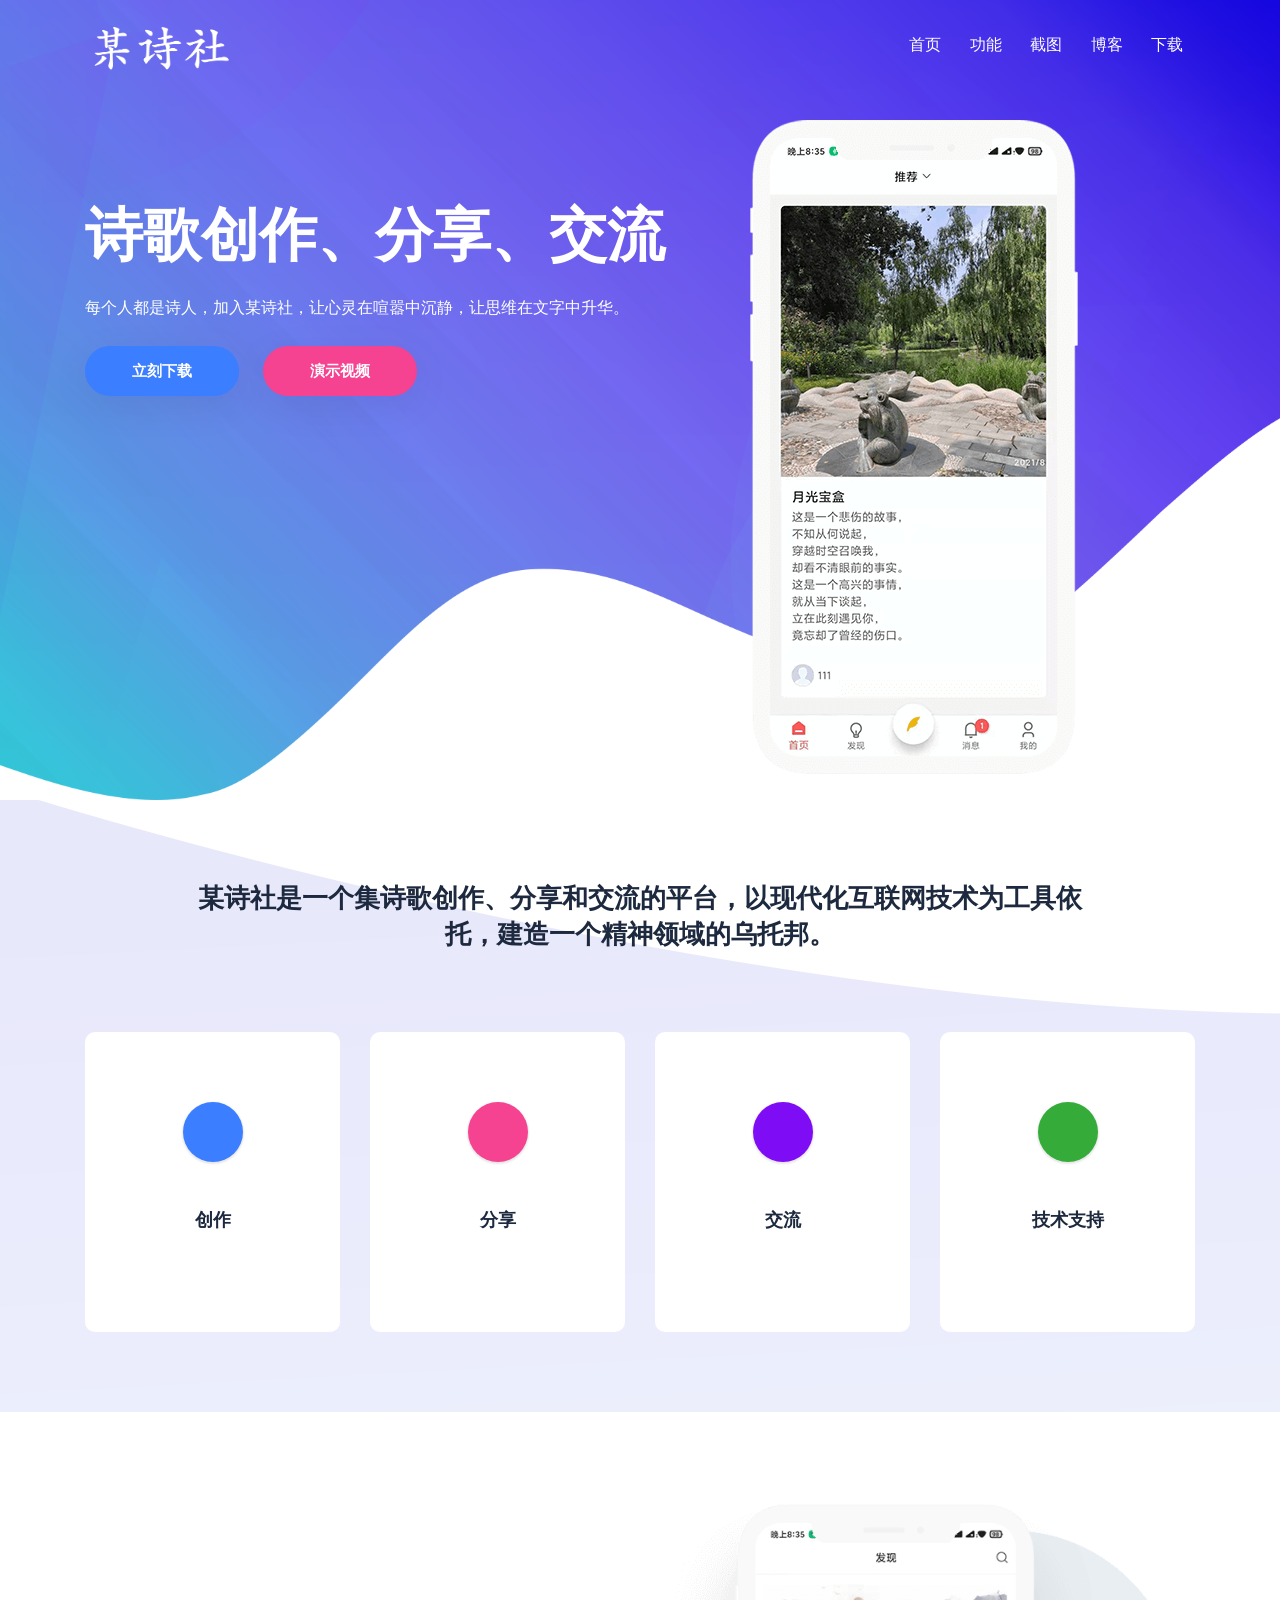
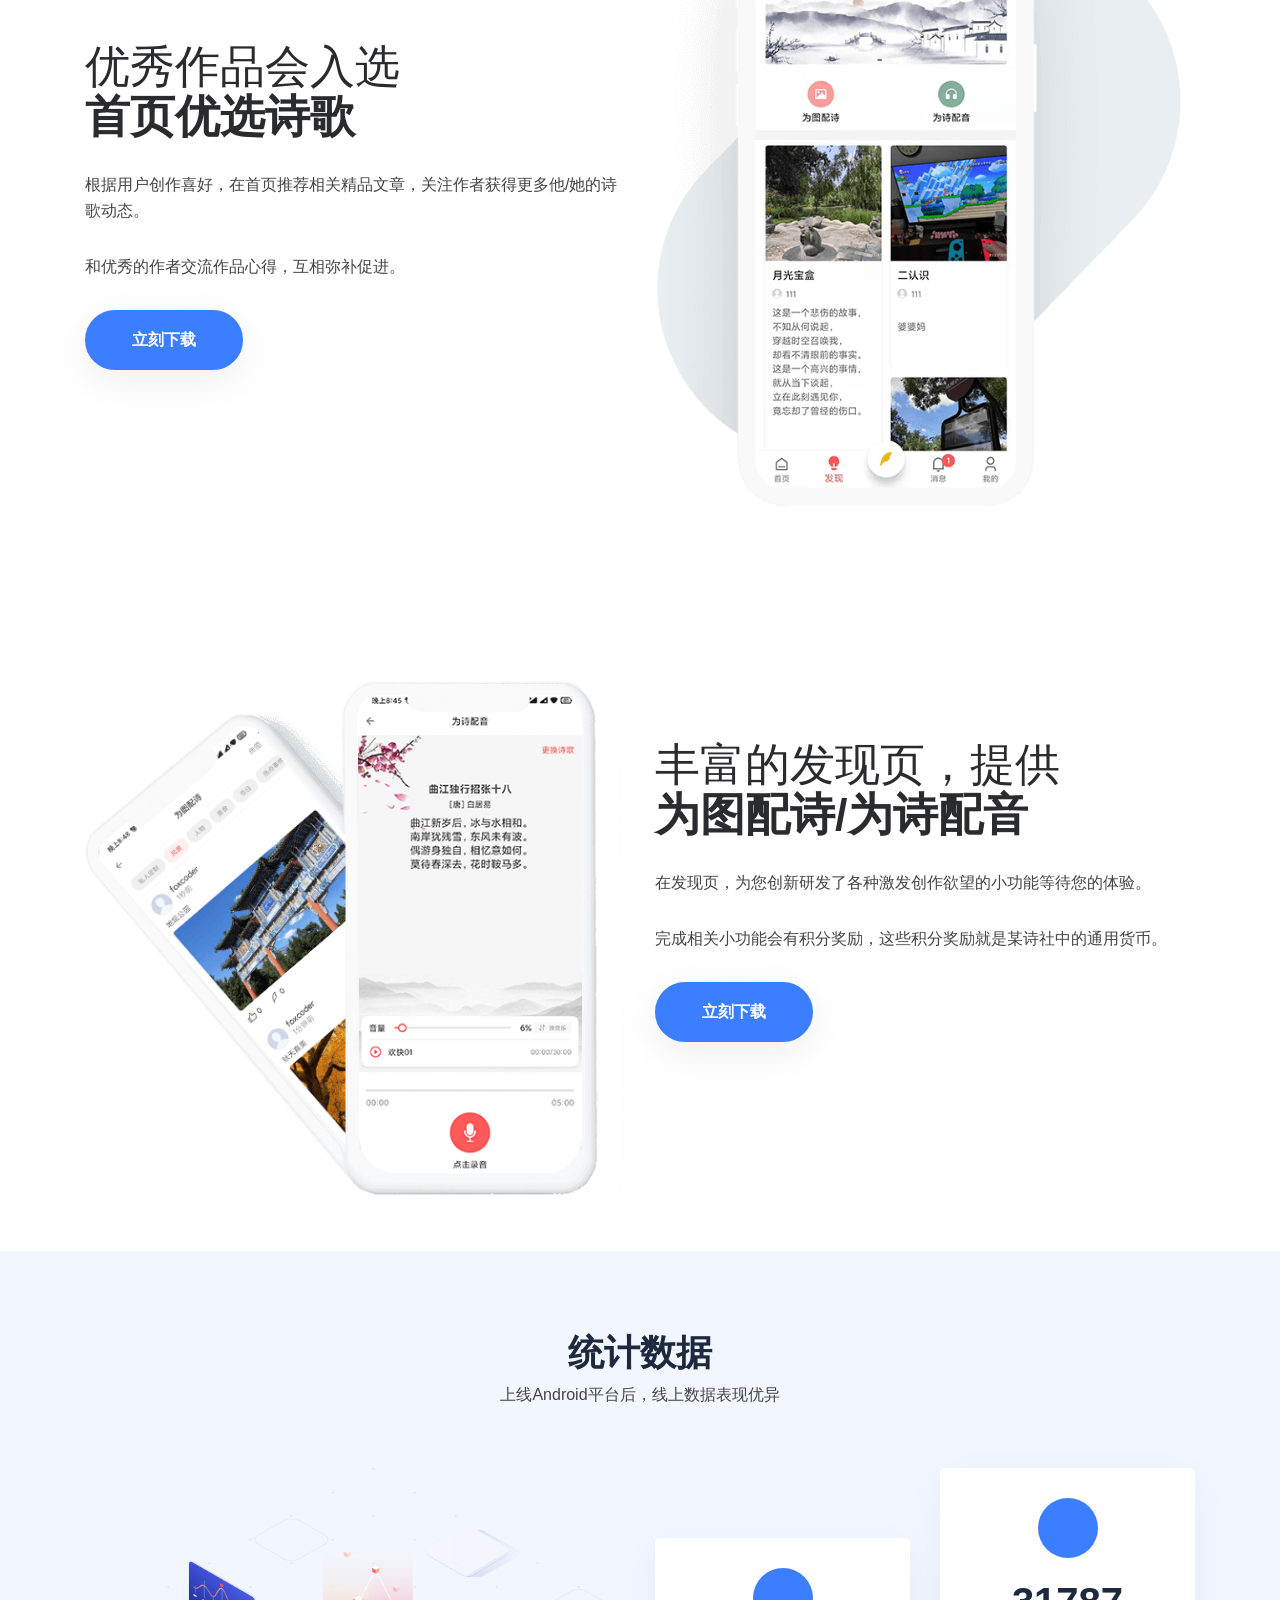
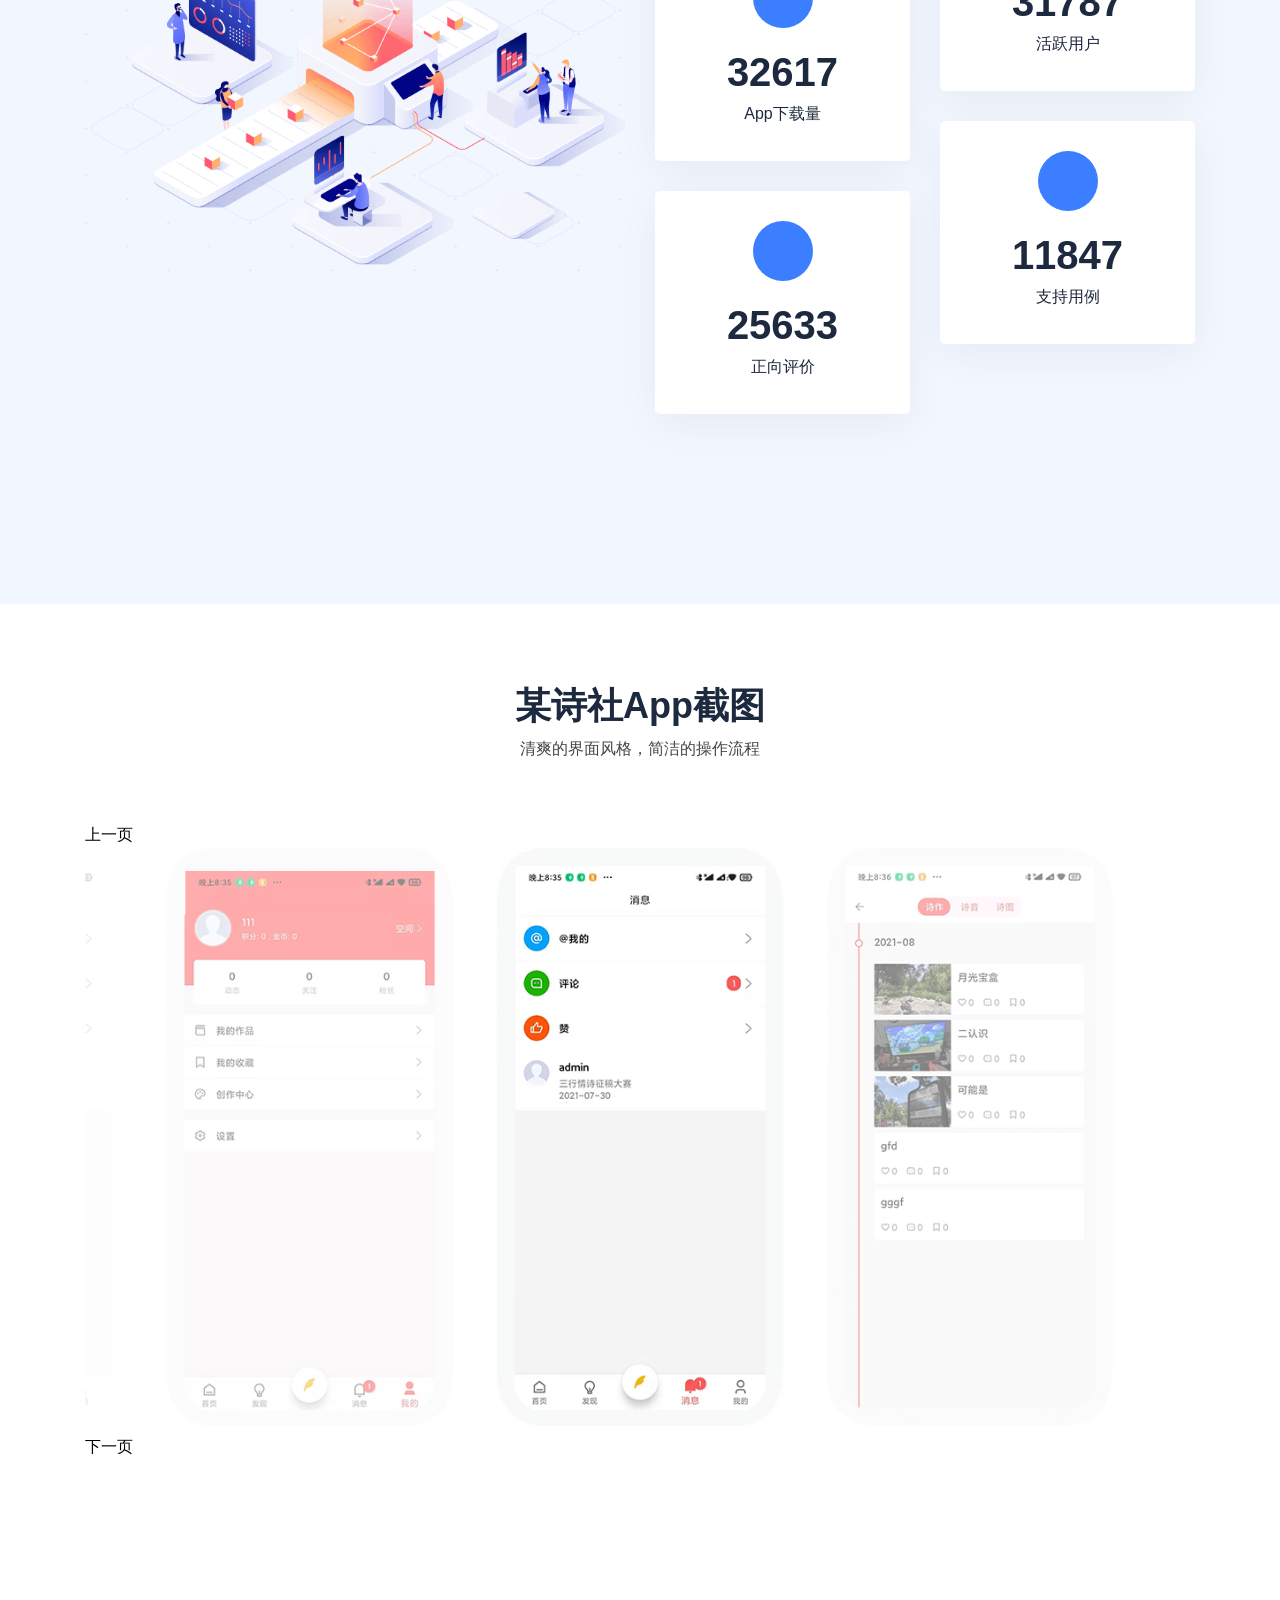
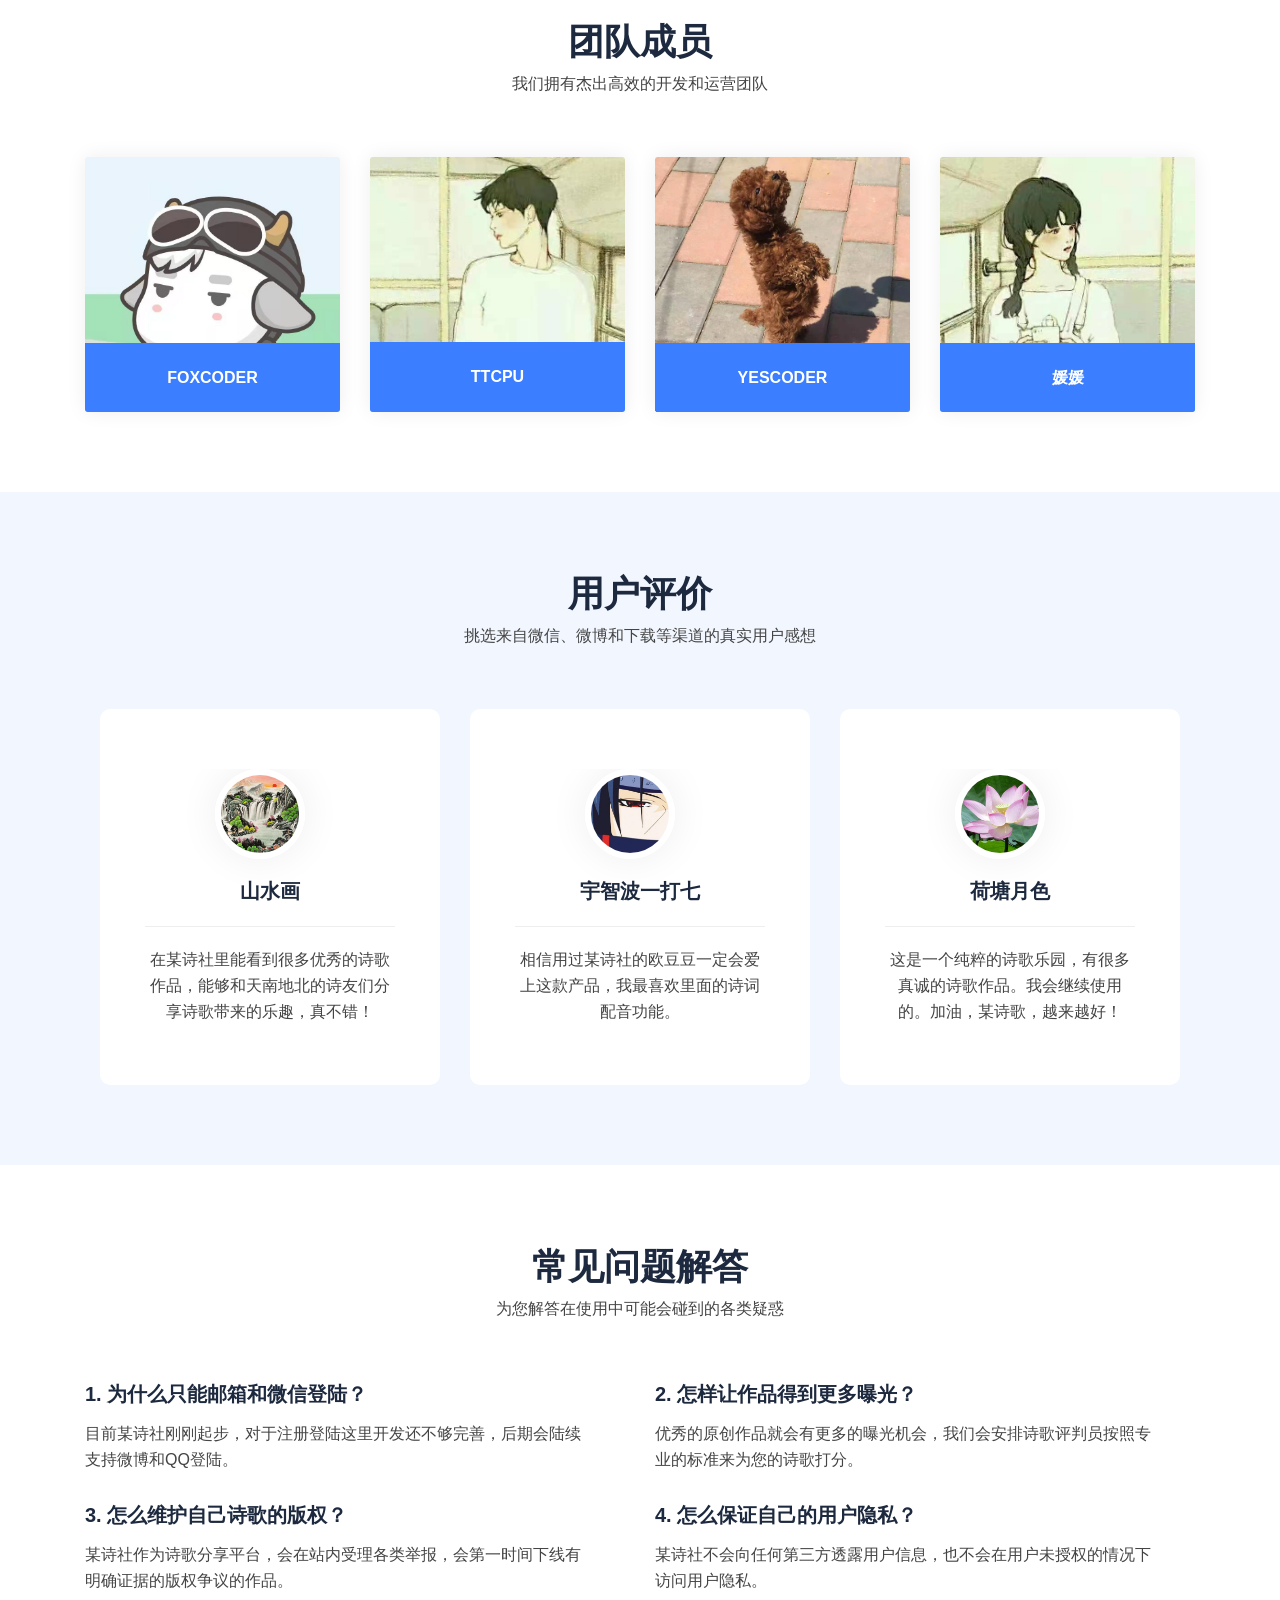
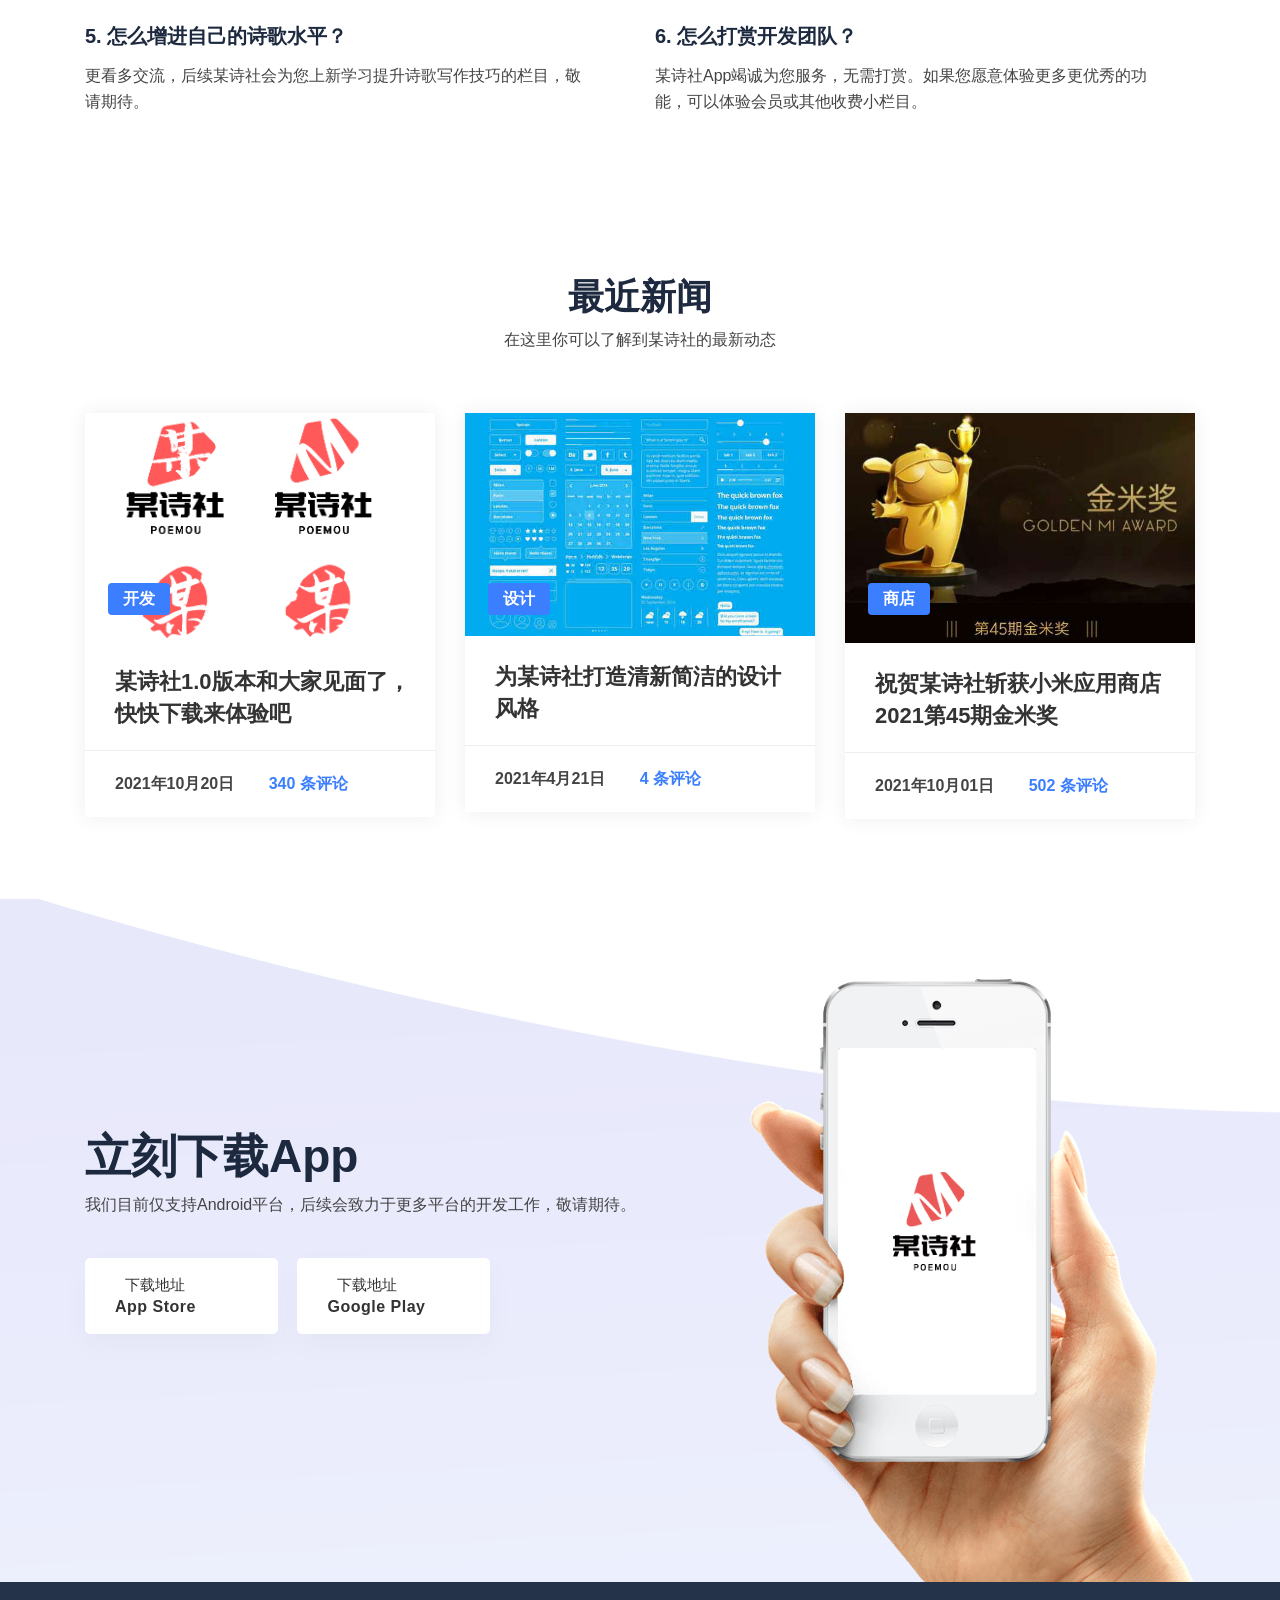
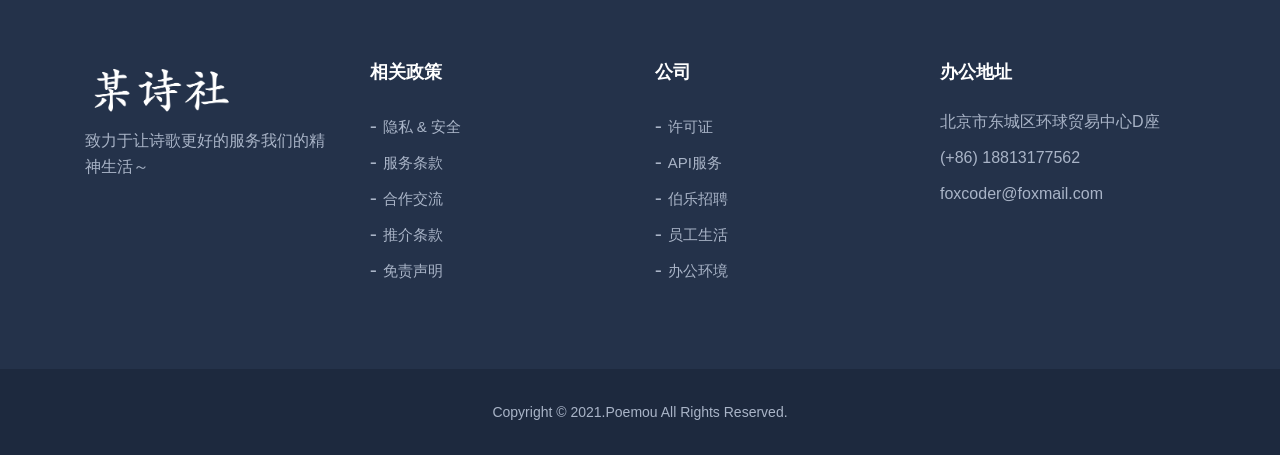
==== commit f67870e4: "fix some link" ====
--- a/index.html
+++ b/index.html
@@ -51,7 +51,7 @@
 		<div class="row">
 			<div class="col-lg-2 col-md-3 col-sm-4">
 				<div class="site-logo">
-					<a href="http://demo.mxyhn.xyz:8020/cssthemes6/4.14ZF18/index.html"><img src="./static/logo.png" alt=""></a>          				
+					<a href="./index.html"><img src="./static/logo.png" alt=""></a>          				
 				</div>
 			</div><!--- END Col -->
 			
@@ -66,15 +66,25 @@
 						  <li><a href="#download">下载</a></li>
 						</ul>
 					</nav>
-					<div id="mobile_menu"><div class="slicknav_menu"><a href="http://demo.mxyhn.xyz:8020/cssthemes6/4.14ZF18/index.html#" aria-haspopup="true" role="button" tabindex="0" class="slicknav_btn slicknav_collapsed" style="outline: none;"><span class="slicknav_menutxt"></span><span class="slicknav_icon slicknav_no-text"><span class="slicknav_nav_icon icofont-navigation-menu"></span></span></a><nav class="slicknav_nav slicknav_hidden" aria-hidden="true" role="menu" style="display: none;">
-						<ul>
-						  <li><a href="#home" role="menuitem">首页</a></li>
-						  <li><a href="#features" role="menuitem">功能</a></li>
-						  <li><a href="#screenshots" role="menuitem">截图</a></li>
-						 <li><a href="#blog" role="menuitem">博客</a></li>
-						 <li><a href="#download" role="menuitem">下载</a></li>
-						</ul>
-					</nav></div></div>
+					<div id="mobile_menu">
+						<div class="slicknav_menu">
+							<a href="./index.html#" aria-haspopup="true" role="button" tabindex="0" class="slicknav_btn slicknav_collapsed" style="outline: none;">
+								<span class="slicknav_menutxt"></span>
+								<span class="slicknav_icon slicknav_no-text">
+									<span class="slicknav_nav_icon icofont-navigation-menu"></span>
+								</span>
+							</a>
+							<nav class="slicknav_nav slicknav_hidden" aria-hidden="true" role="menu" style="display: none;">
+								<ul>
+									<li><a href="#home" role="menuitem">首页</a></li>
+									<li><a href="#features" role="menuitem">功能</a></li>
+									<li><a href="#screenshots" role="menuitem">截图</a></li>
+									<li><a href="#blog" role="menuitem">博客</a></li>
+									<li><a href="#download" role="menuitem">下载</a></li>
+								</ul>
+							</nav>
+						</div>
+					</div>
 				</div>
 			</div><!--- END Col -->
 		</div><!--- END ROW -->
@@ -91,8 +101,8 @@
 				 <h1>诗歌创作、分享、交流</h1>
 				 <p>每个人都是诗人，加入某诗社，让心灵在喧嚣中沉静，让思维在文字中升华。</p>
 				<div class="home_btn">
-					<a class="learn_btn" href="http://demo.mxyhn.xyz:8020/cssthemes6/4.14ZF18/index.html#download">立刻下载</a>
-					<a class="video-play" href="http://demo.mxyhn.xyz:8020/cssthemes6/4.14ZF18/index.html#">演示视频</a>
+					<a class="learn_btn" href="./index.html#download">立刻下载</a>
+					<a class="video-play" href="./index.html#">演示视频</a>
 				</div>
 			</div> 
 		  </div><!--- END COL -->	
@@ -155,7 +165,7 @@
 					<h3>优秀作品会入选 <br> <strong>首页优选诗歌</strong></h3>
 					<p>根据用户创作喜好，在首页推荐相关精品文章，关注作者获得更多他/她的诗歌动态。</p>
 					<p>和优秀的作者交流作品心得，互相弥补促进。</p>
-					<a class="single_feature_btn_light" href="http://demo.mxyhn.xyz:8020/cssthemes6/4.14ZF18/index.html#download">立刻下载</a>
+					<a class="single_feature_btn_light" href="./index.html#download">立刻下载</a>
 				</div>
 			</div><!-- END COL-->
 			<div class="col-lg-6 col-sm-12 col-xs-12 wow fadeInDown" data-wow-duration="1s" data-wow-delay="0.2s" data-wow-offset="0" style="visibility: hidden; animation-duration: 1s; animation-delay: 0.2s; animation-name: none;">
@@ -182,7 +192,7 @@
 					<h3>丰富的发现页，提供<br> <strong>为图配诗/为诗配音</strong></h3>
 					<p>在发现页，为您创新研发了各种激发创作欲望的小功能等待您的体验。</p>
 					<p>完成相关小功能会有积分奖励，这些积分奖励就是某诗社中的通用货币。</p>
-					<a class="single_feature_btn_light" href="http://demo.mxyhn.xyz:8020/cssthemes6/4.14ZF18/index.html#download">立刻下载</a>
+					<a class="single_feature_btn_light" href="./index.html#download">立刻下载</a>
 				</div>
 			</div><!-- END COL-->
 		</div><!-- END ROW-->
@@ -303,9 +313,9 @@
 						<h5>foxcoder</h5>
 						<span>Android开发工程师</span>
 						<ul class="social">
-							<li><a href="http://demo.mxyhn.xyz:8020/cssthemes6/4.14ZF18/index.html#"><i class="fa fa-facebook"></i></a></li>
-							<li><a href="http://demo.mxyhn.xyz:8020/cssthemes6/4.14ZF18/index.html#"><i class="fa fa-twitter"></i></a></li>
-							<li><a href="http://demo.mxyhn.xyz:8020/cssthemes6/4.14ZF18/index.html#"><i class="fa fa-google-plus"></i></a></li>
+							<li><a href="./index.html#"><i class="fa fa-facebook"></i></a></li>
+							<li><a href="./index.html#"><i class="fa fa-twitter"></i></a></li>
+							<li><a href="./index.html#"><i class="fa fa-google-plus"></i></a></li>
 						</ul>
 					</div>
 				</div>
@@ -318,9 +328,9 @@
 						<h5>ttcpu</h5>
 						<span>Api工程师</span>
 						<ul class="social">
-							<li><a href="http://demo.mxyhn.xyz:8020/cssthemes6/4.14ZF18/index.html#"><i class="fa fa-facebook"></i></a></li>
-							<li><a href="http://demo.mxyhn.xyz:8020/cssthemes6/4.14ZF18/index.html#"><i class="fa fa-twitter"></i></a></li>
-							<li><a href="http://demo.mxyhn.xyz:8020/cssthemes6/4.14ZF18/index.html#"><i class="fa fa-google-plus"></i></a></li>
+							<li><a href="./index.html#"><i class="fa fa-facebook"></i></a></li>
+							<li><a href="./index.html#"><i class="fa fa-twitter"></i></a></li>
+							<li><a href="./index.html#"><i class="fa fa-google-plus"></i></a></li>
 						</ul>
 					</div>
 				</div>
@@ -331,11 +341,11 @@
 					<h5 class="team-name">yescoder</h5>
 					<div class="team-hover">
 						<h5>yescoder</h5>
-						<span>Android工程师老婆</span>
+						<span>Android鼓励师</span>
 						<ul class="social">
-							<li><a href="http://demo.mxyhn.xyz:8020/cssthemes6/4.14ZF18/index.html#"><i class="fa fa-facebook"></i></a></li>
-							<li><a href="http://demo.mxyhn.xyz:8020/cssthemes6/4.14ZF18/index.html#"><i class="fa fa-twitter"></i></a></li>
-							<li><a href="http://demo.mxyhn.xyz:8020/cssthemes6/4.14ZF18/index.html#"><i class="fa fa-google-plus"></i></a></li>
+							<li><a href="./index.html#"><i class="fa fa-facebook"></i></a></li>
+							<li><a href="./index.html#"><i class="fa fa-twitter"></i></a></li>
+							<li><a href="./index.html#"><i class="fa fa-google-plus"></i></a></li>
 						</ul>
 					</div>
 				</div>
@@ -346,11 +356,11 @@
 					<h5 class="team-name">媛媛</h5>
 					<div class="team-hover">
 						<h5>媛媛</h5>
-						<span>Api工程师老婆</span>
+						<span>Api鼓励师</span>
 						<ul class="social">
-							<li><a href="http://demo.mxyhn.xyz:8020/cssthemes6/4.14ZF18/index.html#"><i class="fa fa-facebook"></i></a></li>
-							<li><a href="http://demo.mxyhn.xyz:8020/cssthemes6/4.14ZF18/index.html#"><i class="fa fa-twitter"></i></a></li>
-							<li><a href="http://demo.mxyhn.xyz:8020/cssthemes6/4.14ZF18/index.html#"><i class="fa fa-google-plus"></i></a></li>
+							<li><a href="./index.html#"><i class="fa fa-facebook"></i></a></li>
+							<li><a href="./index.html#"><i class="fa fa-twitter"></i></a></li>
+							<li><a href="./index.html#"><i class="fa fa-google-plus"></i></a></li>
 						</ul>
 					</div>
 				</div>
@@ -480,33 +490,33 @@
 				<div class="single_blog">
 					<div class="blog-img">
 						<img src="./static/1(2).png" class="img-fluid" alt="image">
-						<a href="http://demo.mxyhn.xyz:8020/cssthemes6/4.14ZF18/index.html#">开发</a>
-					</div>
-					<h2><a href="http://demo.mxyhn.xyz:8020/cssthemes6/4.14ZF18/index.html#">某诗社1.0版本和大家见面了，快快下载来体验吧</a></h2>
-					<span>2021年12月30日</span>
-					<span><a href="http://demo.mxyhn.xyz:8020/cssthemes6/4.14ZF18/index.html#">340 条评论</a></span>
+						<a href="./index.html#">开发</a>
+					</div>
+					<h2><a href="./index.html#">某诗社1.0版本和大家见面了，快快下载来体验吧</a></h2>
+					<span>2021年10月20日</span>
+					<span><a href="./index.html#">340 条评论</a></span>
 				</div>
 			</div><!-- END COL-->
 			<div class="col-lg-4 col-sm-6 col-xs-12 wow fadeInUp" data-wow-duration="1s" data-wow-delay="0.3s" data-wow-offset="0" style="visibility: hidden; animation-duration: 1s; animation-delay: 0.3s; animation-name: none;">
 				<div class="single_blog">
 					<div class="blog-img">
 						<img src="./static/2(2).jpg" class="img-fluid" alt="image">
-						<a href="http://demo.mxyhn.xyz:8020/cssthemes6/4.14ZF18/index.html#">设计</a>
-					</div>
-					<h2><a href="http://demo.mxyhn.xyz:8020/cssthemes6/4.14ZF18/index.html#">为某诗社打造清新简洁的设计风格</a></h2>
-					<span>2021年10月21日</span>
-					<span><a href="http://demo.mxyhn.xyz:8020/cssthemes6/4.14ZF18/index.html#">4 条评论</a></span>
+						<a href="./index.html#">设计</a>
+					</div>
+					<h2><a href="./index.html#">为某诗社打造清新简洁的设计风格</a></h2>
+					<span>2021年4月21日</span>
+					<span><a href="./index.html#">4 条评论</a></span>
 				</div>
 			</div><!-- END COL-->
 			<div class="col-lg-4 col-sm-6 col-xs-12 wow fadeInUp" data-wow-duration="1s" data-wow-delay="0.4s" data-wow-offset="0" style="visibility: hidden; animation-duration: 1s; animation-delay: 0.4s; animation-name: none;">
 				<div class="single_blog">
 					<div class="blog-img">
 						<img src="./static/3(2).jpg" class="img-fluid" alt="image">
-						<a href="http://demo.mxyhn.xyz:8020/cssthemes6/4.14ZF18/index.html#">商店</a>
-					</div>
-					<h2><a href="http://demo.mxyhn.xyz:8020/cssthemes6/4.14ZF18/index.html#">祝贺某诗社斩获小米应用商店2021第45期金米奖</a></h2>
-					<span>Jan 05, 2020</span>
-					<span><a href="http://demo.mxyhn.xyz:8020/cssthemes6/4.14ZF18/index.html#">502 条评论</a></span>
+						<a href="./index.html#">商店</a>
+					</div>
+					<h2><a href="./index.html#">祝贺某诗社斩获小米应用商店2021第45期金米奖</a></h2>
+					<span>2021年10月01日</span>
+					<span><a href="./index.html#">502 条评论</a></span>
 				</div>
 			</div><!-- END COL-->					
 		</div><!-- END ROW-->
@@ -558,11 +568,11 @@
 				</div>
 				<div class="social_profile">
 					<ul>
-						<li><a href="http://demo.mxyhn.xyz:8020/cssthemes6/4.14ZF18/index.html#"><i class="fa fa-facebook"></i></a></li>
-						<li><a href="http://demo.mxyhn.xyz:8020/cssthemes6/4.14ZF18/index.html#"><i class="fa fa-twitter"></i></a></li>
-						<li><a href="http://demo.mxyhn.xyz:8020/cssthemes6/4.14ZF18/index.html#"><i class="fa fa-instagram"></i></a></li>
-						<li><a href="http://demo.mxyhn.xyz:8020/cssthemes6/4.14ZF18/index.html#"><i class="fa fa-linkedin"></i></a></li>
-						<li><a href="http://demo.mxyhn.xyz:8020/cssthemes6/4.14ZF18/index.html#"><i class="fa fa-youtube"></i></a></li>
+						<li><a href="./index.html#"><i class="fa fa-facebook"></i></a></li>
+						<li><a href="./index.html#"><i class="fa fa-twitter"></i></a></li>
+						<li><a href="./index.html#"><i class="fa fa-instagram"></i></a></li>
+						<li><a href="./index.html#"><i class="fa fa-linkedin"></i></a></li>
+						<li><a href="./index.html#"><i class="fa fa-youtube"></i></a></li>
 					</ul>
 				</div>							
 			</div><!--- END COL -->						
@@ -570,11 +580,11 @@
 				<div class="single_footer">
 					<h4>相关政策</h4>
 					<ul>
-						<li><a href="http://demo.mxyhn.xyz:8020/cssthemes6/4.14ZF18/index.html#">隐私 &amp; 安全</a></li>
-						<li><a href="http://demo.mxyhn.xyz:8020/cssthemes6/4.14ZF18/index.html#">服务条款</a></li>
-						<li><a href="http://demo.mxyhn.xyz:8020/cssthemes6/4.14ZF18/index.html#">合作交流</a></li>
-						<li><a href="http://demo.mxyhn.xyz:8020/cssthemes6/4.14ZF18/index.html#">推介条款</a></li>
-						<li><a href="http://demo.mxyhn.xyz:8020/cssthemes6/4.14ZF18/index.html#">免责声明</a></li>
+						<li><a href="./index.html#">隐私 &amp; 安全</a></li>
+						<li><a href="./index.html#">服务条款</a></li>
+						<li><a href="./index.html#">合作交流</a></li>
+						<li><a href="./index.html#">推介条款</a></li>
+						<li><a href="./index.html#">免责声明</a></li>
 					</ul>
 				</div>
 			</div><!--- END COL -->	
@@ -582,11 +592,11 @@
 				<div class="single_footer single_footer_address">
 					<h4>公司</h4>
 					<ul>
-						<li><a href="http://demo.mxyhn.xyz:8020/cssthemes6/4.14ZF18/index.html#">许可证</a></li>
-						<li><a href="http://demo.mxyhn.xyz:8020/cssthemes6/4.14ZF18/index.html#">API服务</a></li>
-						<li><a href="http://demo.mxyhn.xyz:8020/cssthemes6/4.14ZF18/index.html#">伯乐招聘</a></li>
-						<li><a href="http://demo.mxyhn.xyz:8020/cssthemes6/4.14ZF18/index.html#">员工生活</a></li>
-						<li><a href="http://demo.mxyhn.xyz:8020/cssthemes6/4.14ZF18/index.html#">办公环境</a></li>						
+						<li><a href="./index.html#">许可证</a></li>
+						<li><a href="./index.html#">API服务</a></li>
+						<li><a href="./index.html#">伯乐招聘</a></li>
+						<li><a href="./index.html#">员工生活</a></li>
+						<li><a href="./index.html#">办公环境</a></li>						
 					</ul>
 				</div>
 			</div><!--- END COL -->
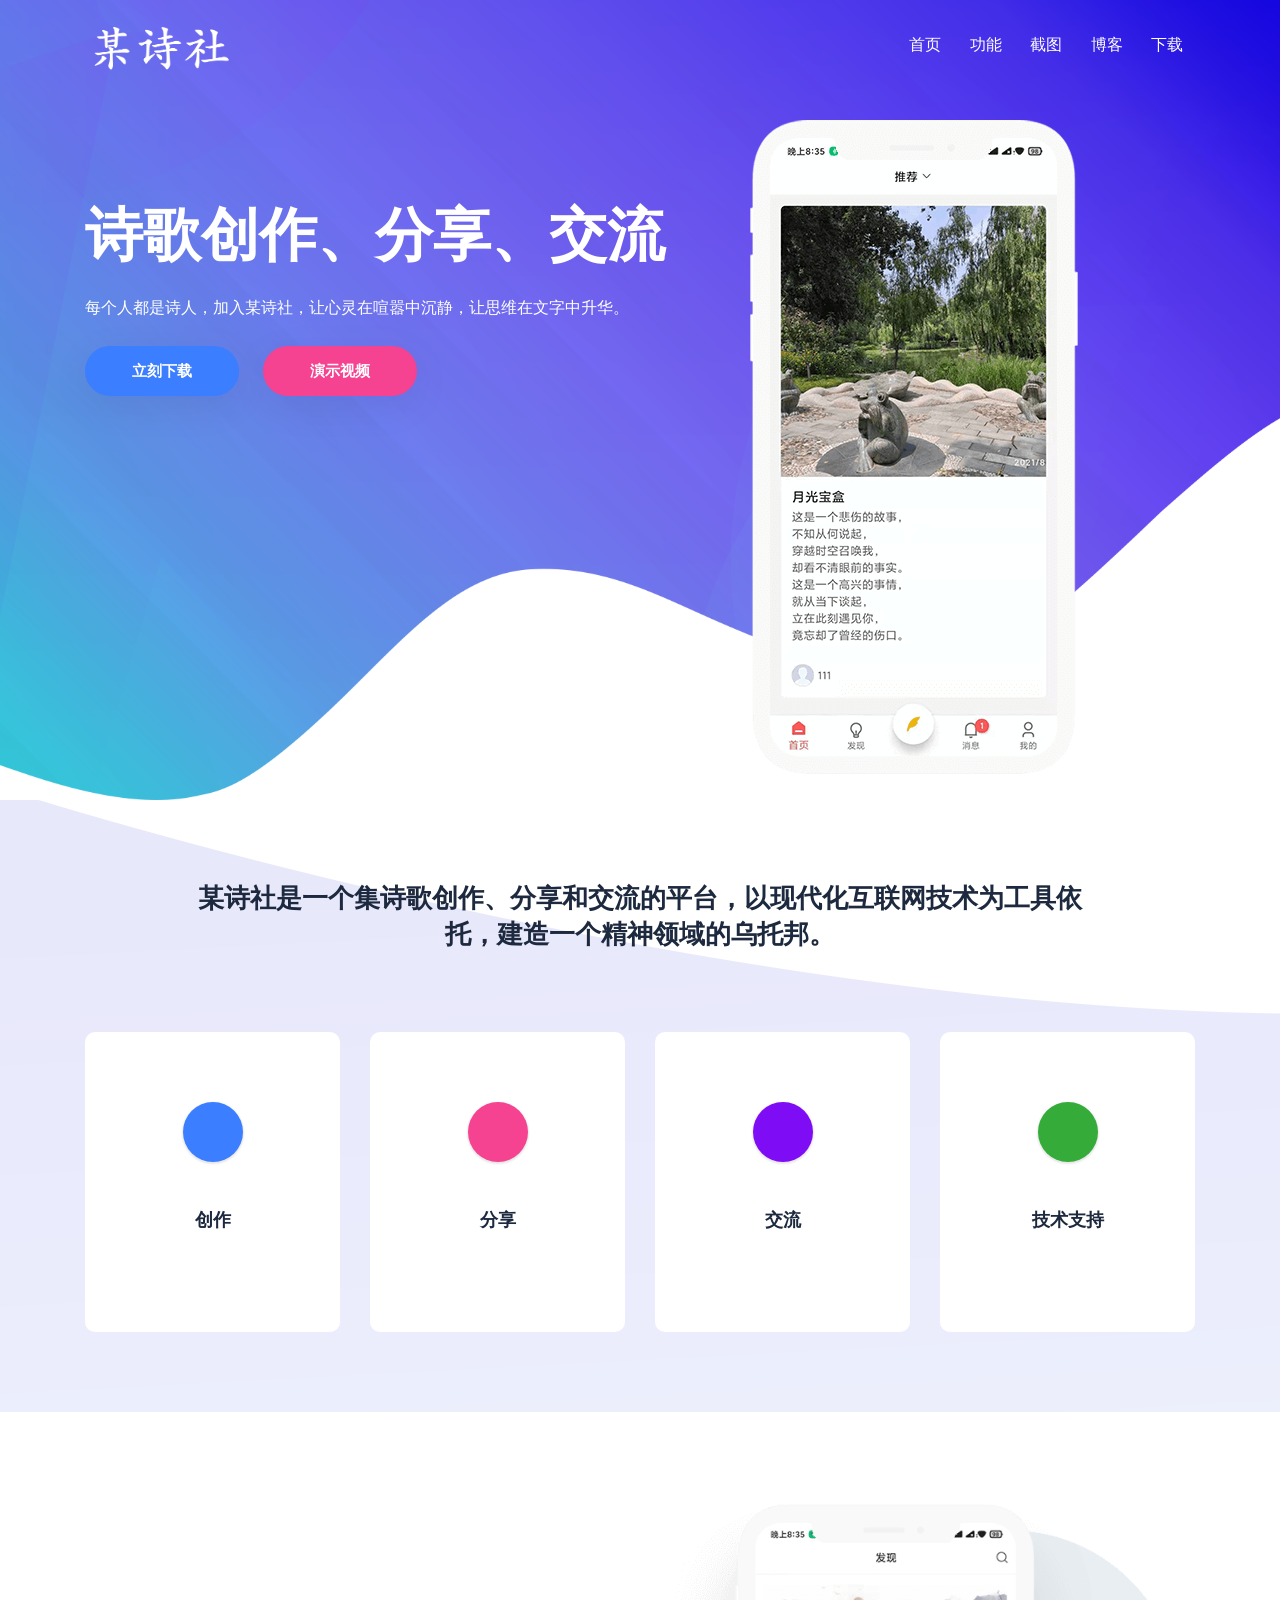
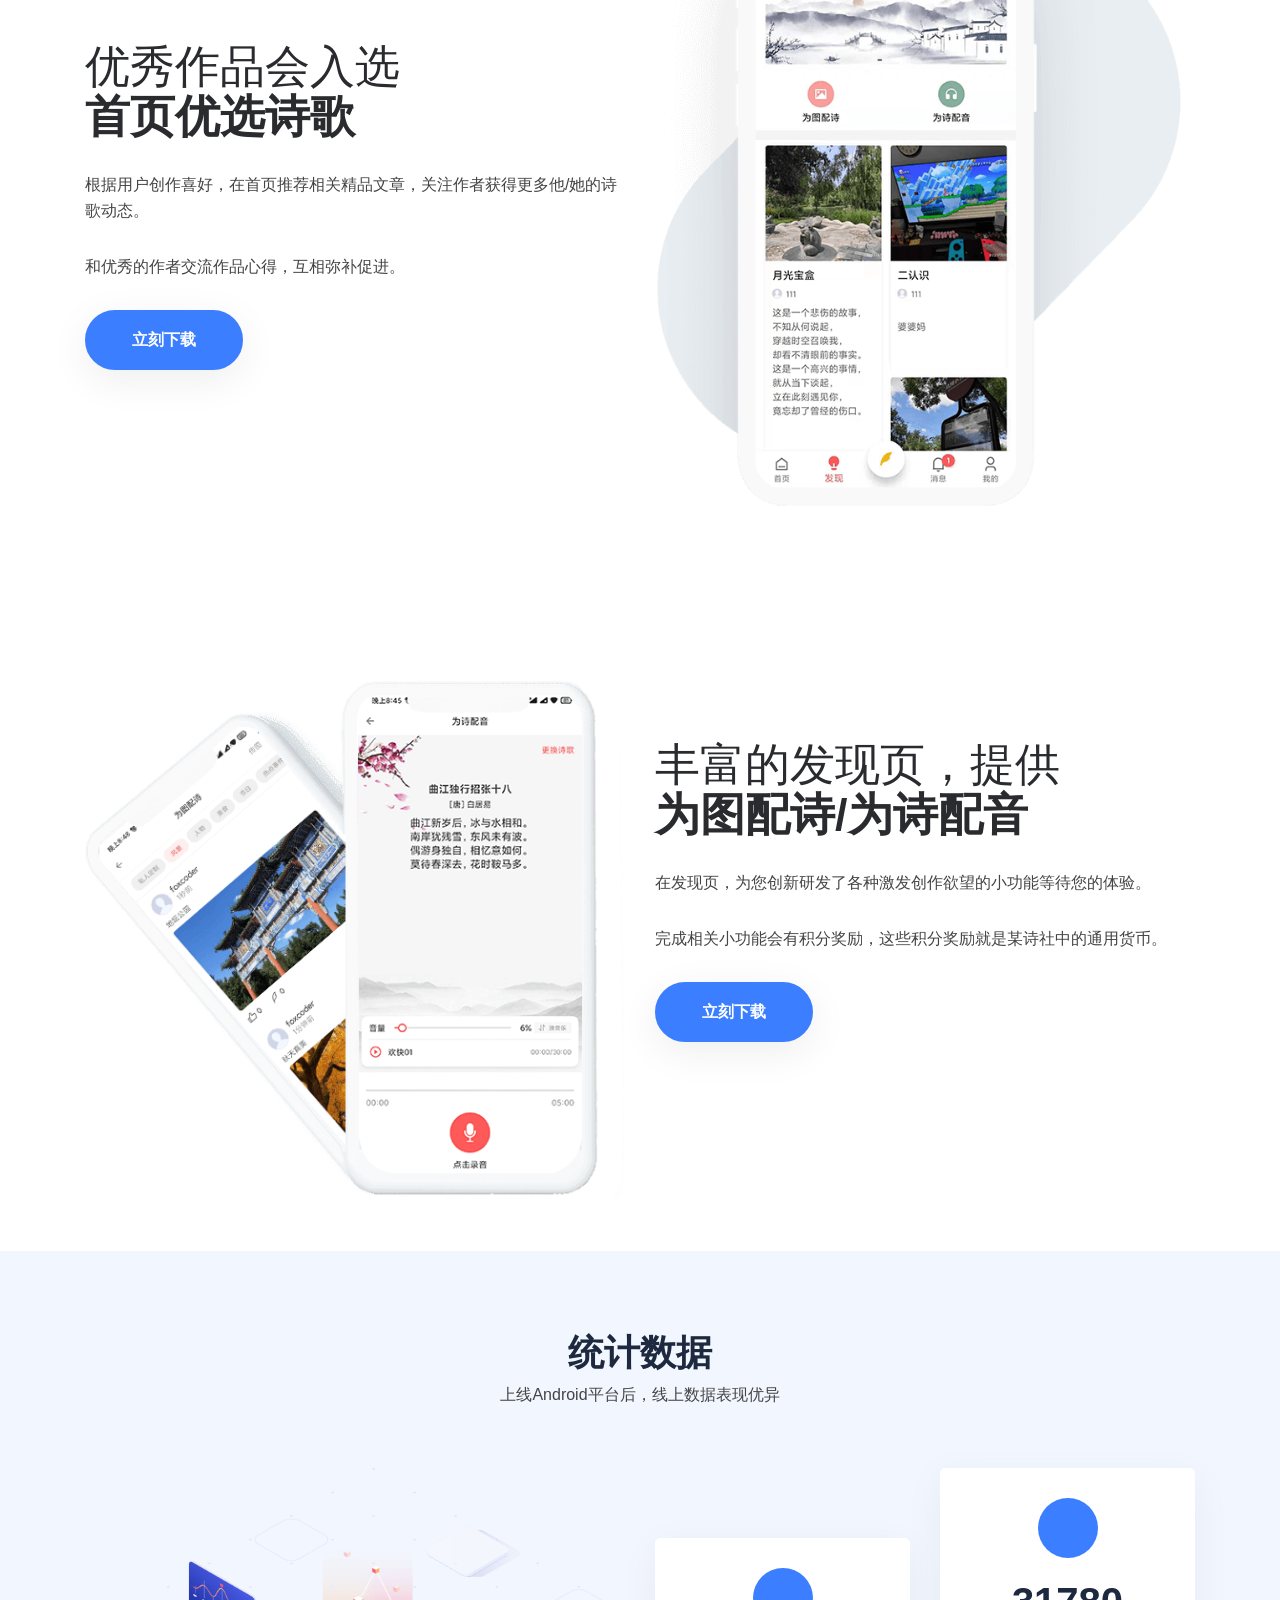
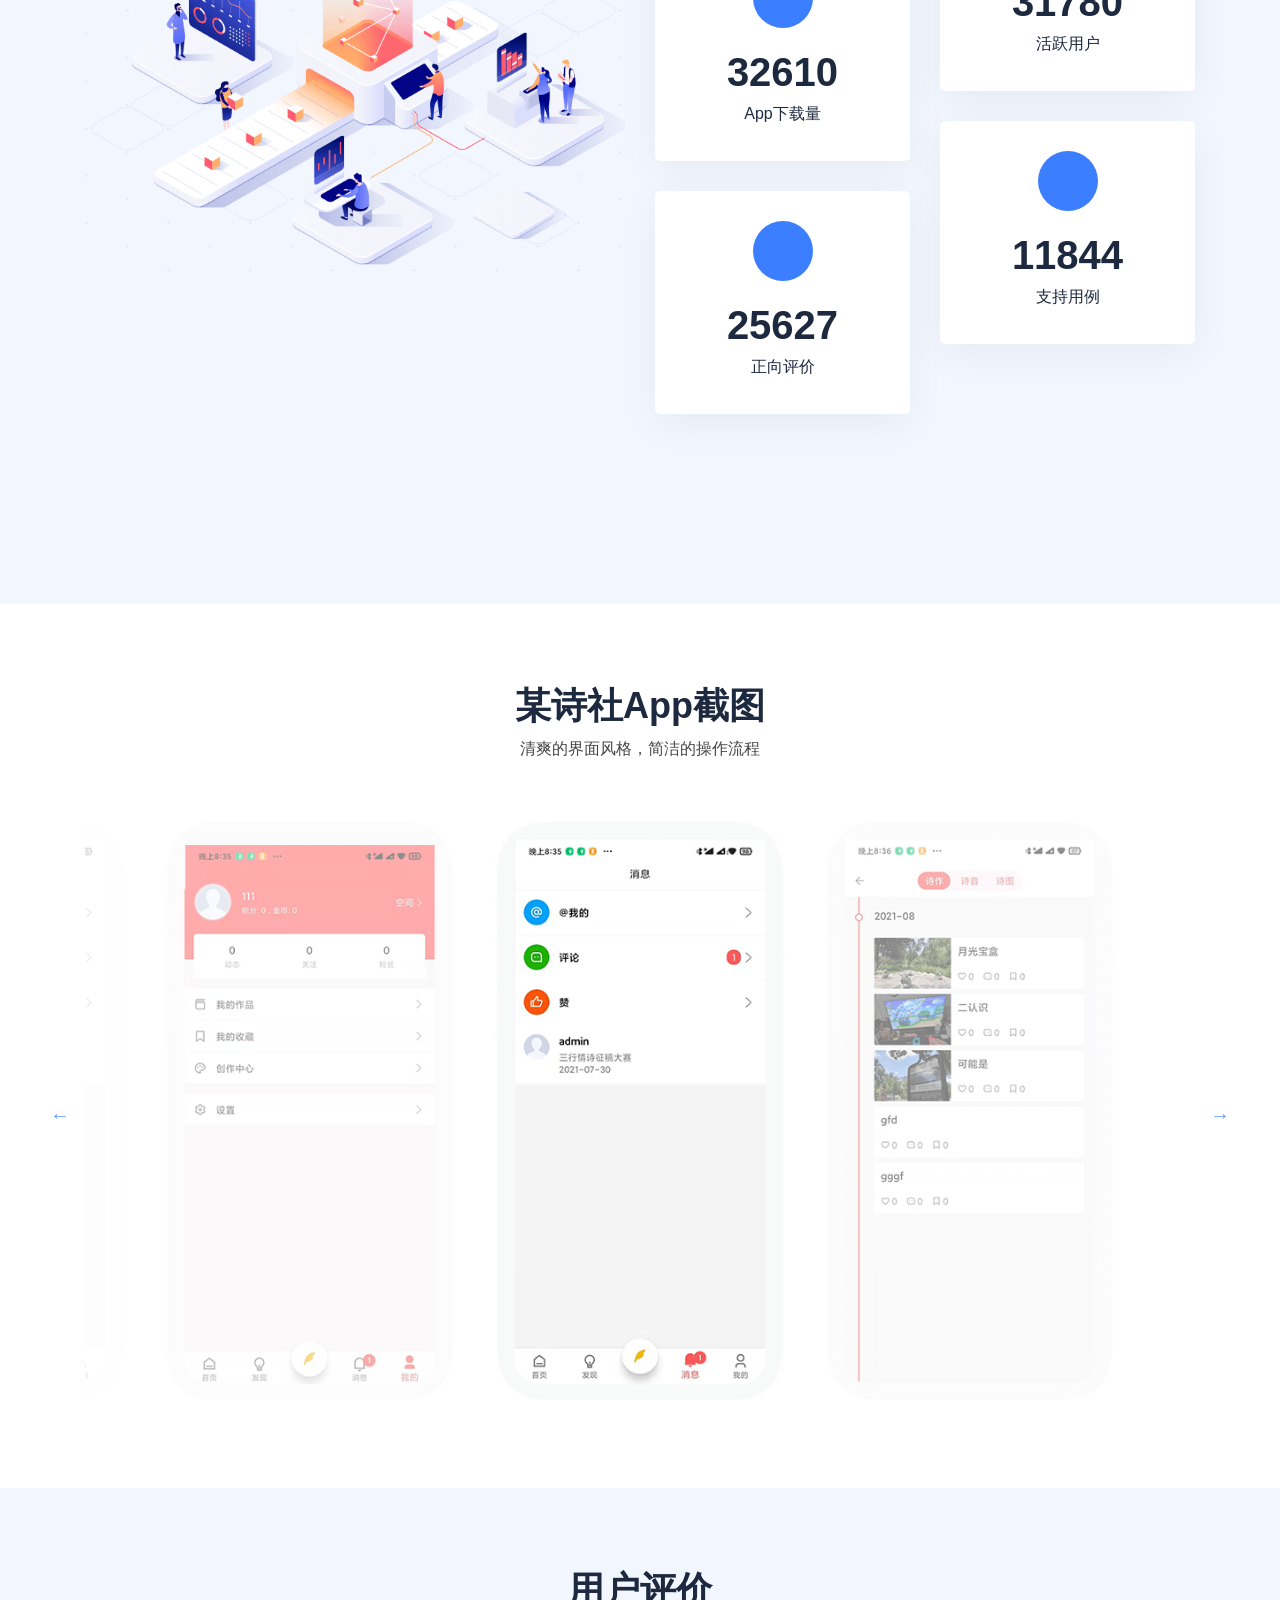
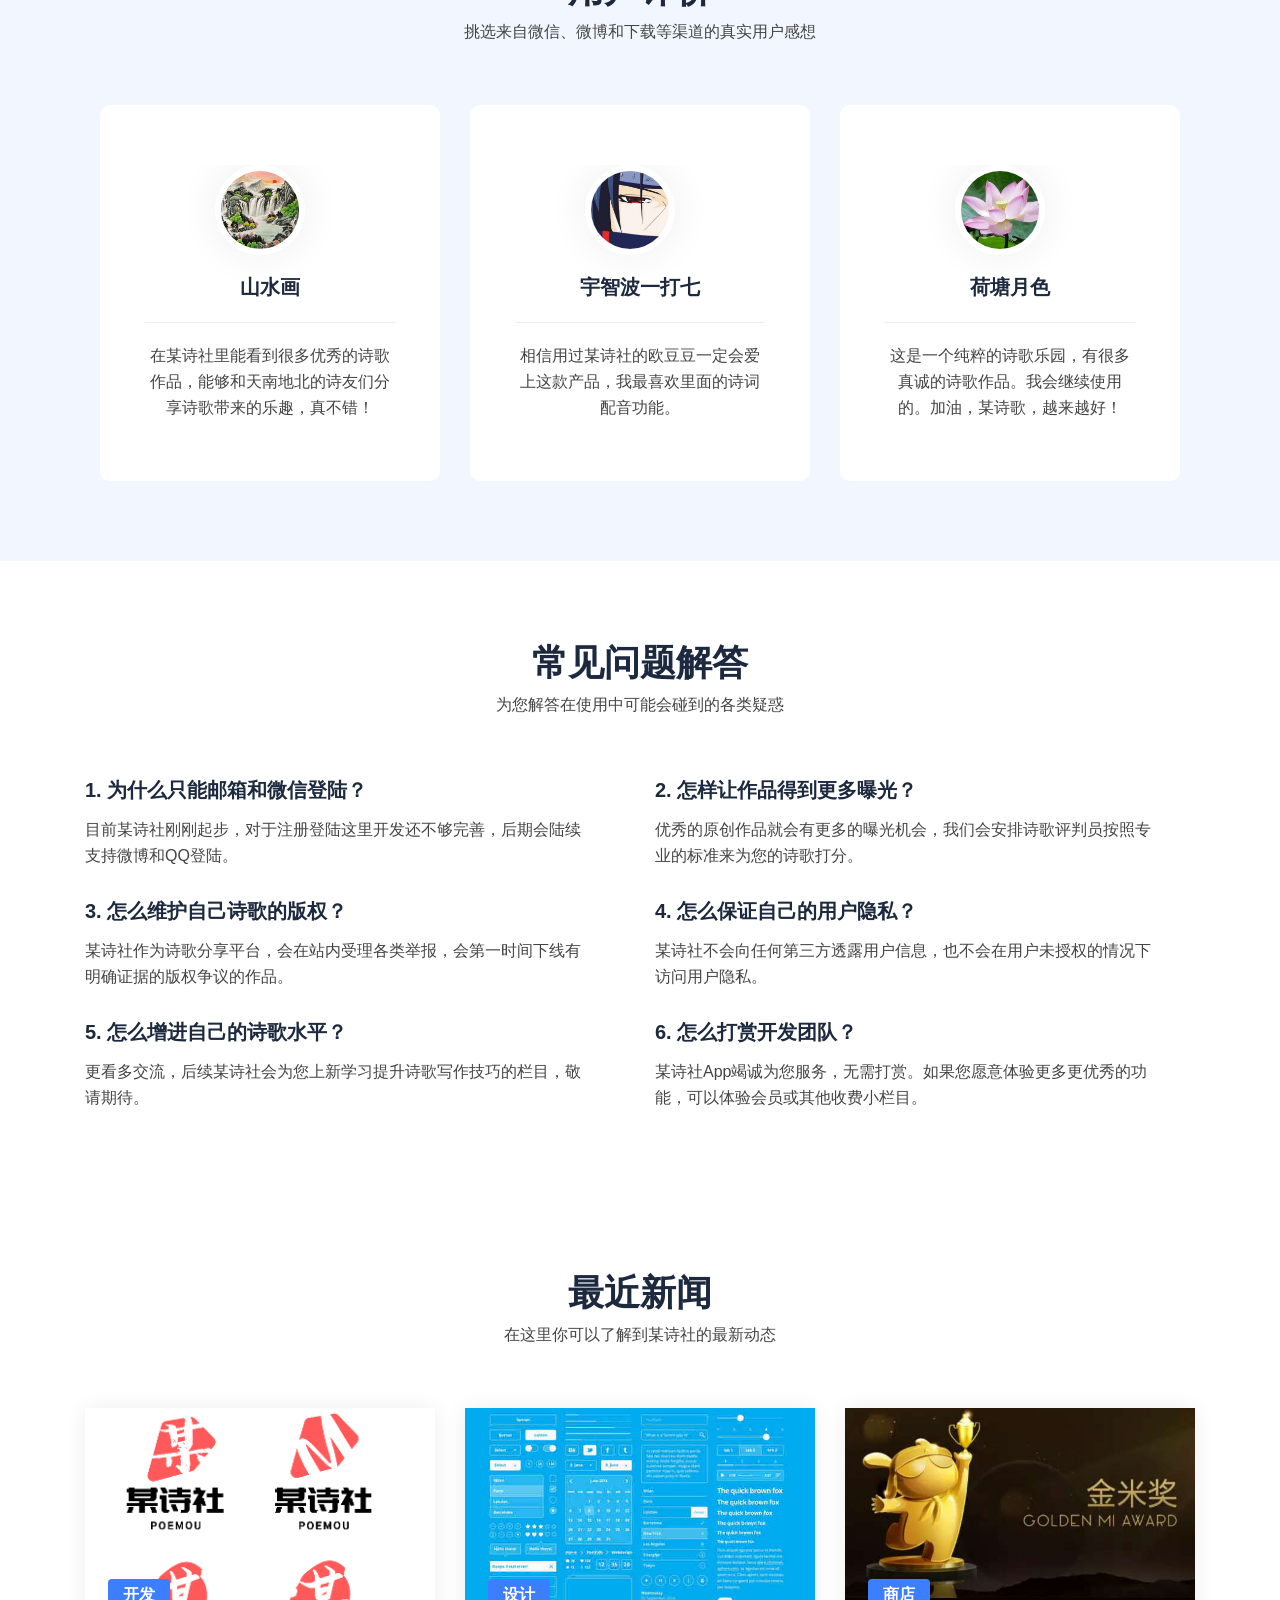
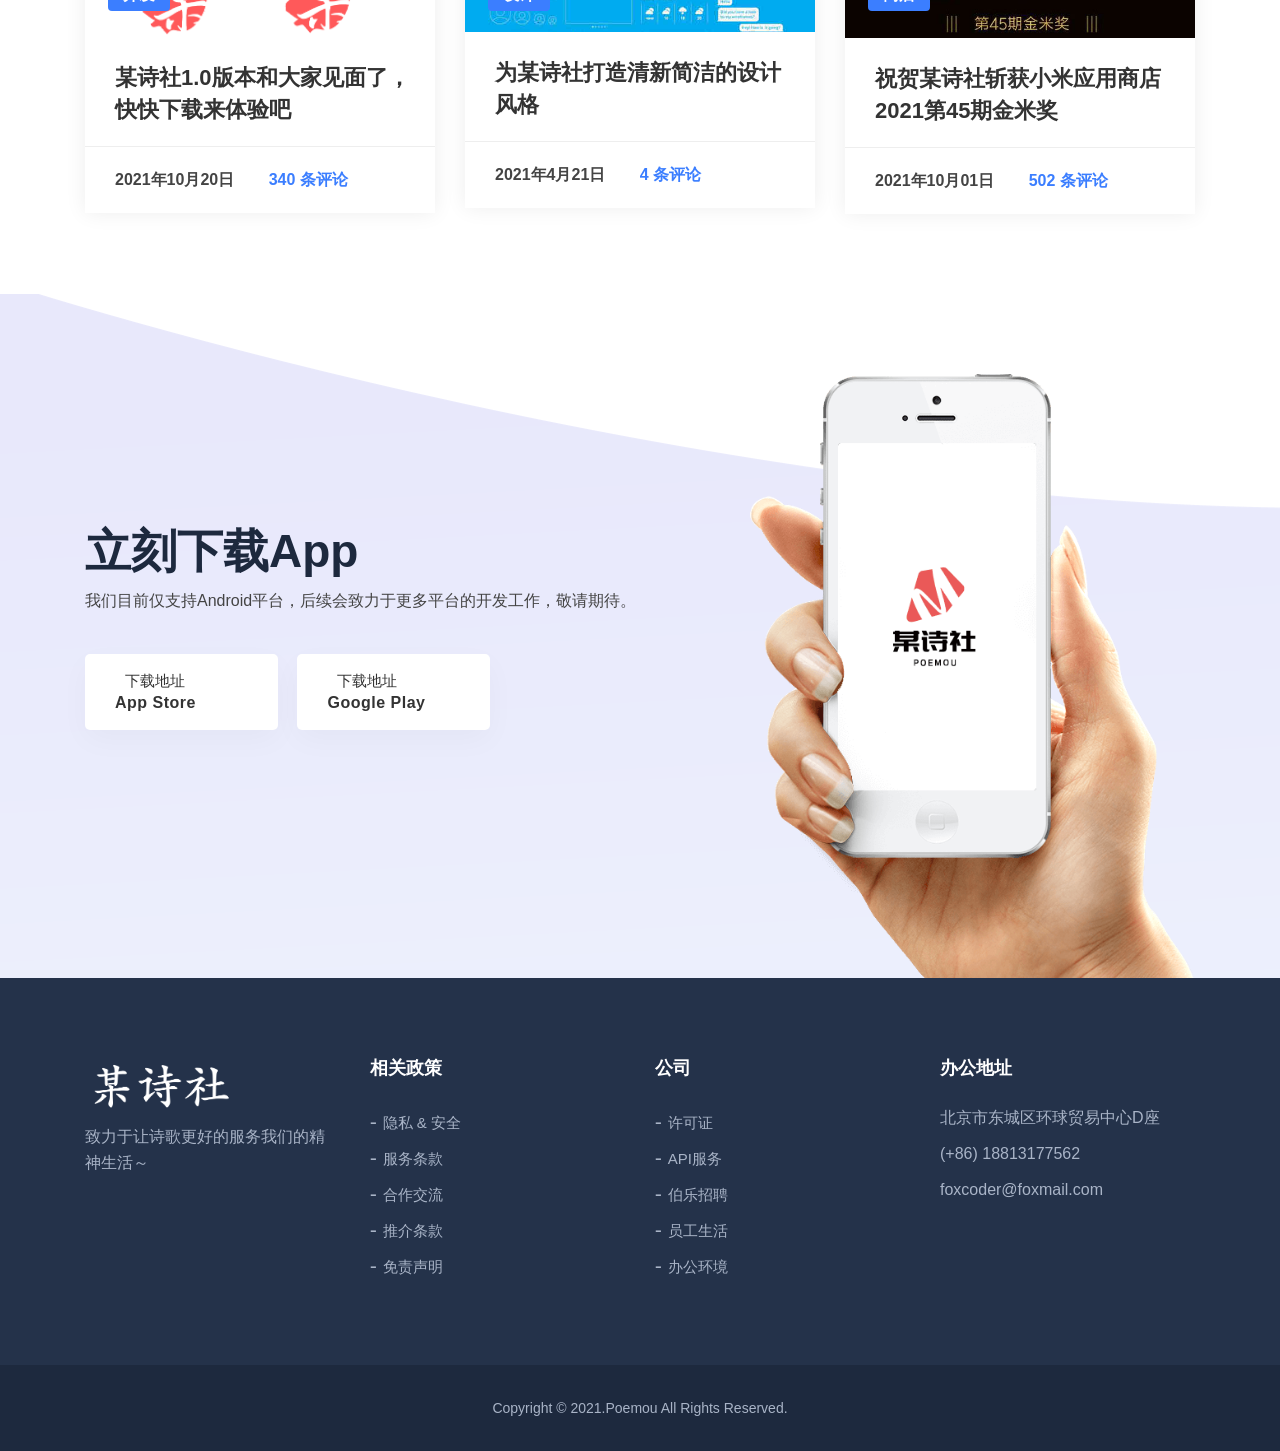
==== commit 3288d14e: "remove team member" ====
--- a/index.html
+++ b/index.html
@@ -23,7 +23,7 @@
 <link rel="stylesheet" href="./static/magnific-popup.css">	
 <!-- SLICK CSS -->
 <link rel="stylesheet" href="./static/slick.css">
-<!-- <link rel="stylesheet" href="./static/slick-theme.css">	 -->
+<link rel="stylesheet" href="./static/slick-theme.css">	
 <!-- Style CSS -->								
 <link rel="stylesheet" href="./static/style.css">					
 <!-- HTML5 shim and Respond.js IE8 support of HTML5 elements and media queries -->
@@ -297,79 +297,6 @@
 </section>
 <!-- END SCREENSHOT SLIDER -->  
 
-<!-- START TEAM -->
-<section id="team" class="screenshot section-padding">
-	<div class="container">
-		<div class="section-title text-center">
-			<h1>团队成员</h1>
-			<p>我们拥有杰出高效的开发和运营团队</p>
-		</div>					
-		<div class="row text-center">				
-			<div class="col-lg-3 col-sm-6 col-xs-12 wow fadeInUp" data-wow-duration="1s" data-wow-delay="0.1s" data-wow-offset="0" style="visibility: hidden; animation-duration: 1s; animation-delay: 0.1s; animation-name: none;">
-				<div class="single_team"> 
-					<img class="img-fluid" src="./static/team-1.jpg" alt="">
-					<h5 class="team-name">foxcoder</h5>
-					<div class="team-hover">
-						<h5>foxcoder</h5>
-						<span>Android开发工程师</span>
-						<ul class="social">
-							<li><a href="./index.html#"><i class="fa fa-facebook"></i></a></li>
-							<li><a href="./index.html#"><i class="fa fa-twitter"></i></a></li>
-							<li><a href="./index.html#"><i class="fa fa-google-plus"></i></a></li>
-						</ul>
-					</div>
-				</div>
-			</div><!--- END COL -->
-			<div class="col-lg-3 col-sm-6 col-xs-12 wow fadeInUp" data-wow-duration="1s" data-wow-delay="0.2s" data-wow-offset="0" style="visibility: hidden; animation-duration: 1s; animation-delay: 0.2s; animation-name: none;">
-				<div class="single_team"> 
-					<img class="img-fluid" src="./static/team-2.jpg" alt="">
-					<h5 class="team-name">ttcpu</h5>
-					<div class="team-hover">
-						<h5>ttcpu</h5>
-						<span>Api工程师</span>
-						<ul class="social">
-							<li><a href="./index.html#"><i class="fa fa-facebook"></i></a></li>
-							<li><a href="./index.html#"><i class="fa fa-twitter"></i></a></li>
-							<li><a href="./index.html#"><i class="fa fa-google-plus"></i></a></li>
-						</ul>
-					</div>
-				</div>
-			</div><!--- END COL -->
-			<div class="col-lg-3 col-sm-6 col-xs-12 wow fadeInUp" data-wow-duration="1s" data-wow-delay="0.3s" data-wow-offset="0" style="visibility: hidden; animation-duration: 1s; animation-delay: 0.3s; animation-name: none;">
-				<div class="single_team">
-					<img class="img-fluid" src="./static/team-3.jpg" alt="">
-					<h5 class="team-name">yescoder</h5>
-					<div class="team-hover">
-						<h5>yescoder</h5>
-						<span>Android鼓励师</span>
-						<ul class="social">
-							<li><a href="./index.html#"><i class="fa fa-facebook"></i></a></li>
-							<li><a href="./index.html#"><i class="fa fa-twitter"></i></a></li>
-							<li><a href="./index.html#"><i class="fa fa-google-plus"></i></a></li>
-						</ul>
-					</div>
-				</div>
-			</div><!--- END COL -->
-			<div class="col-lg-3 col-sm-6 col-xs-12 wow fadeInUp" data-wow-duration="1s" data-wow-delay="0.4s" data-wow-offset="0" style="visibility: hidden; animation-duration: 1s; animation-delay: 0.4s; animation-name: none;">
-				<div class="single_team"> 
-					<img class="img-fluid" src="./static/team-4.jpg" alt="">
-					<h5 class="team-name">媛媛</h5>
-					<div class="team-hover">
-						<h5>媛媛</h5>
-						<span>Api鼓励师</span>
-						<ul class="social">
-							<li><a href="./index.html#"><i class="fa fa-facebook"></i></a></li>
-							<li><a href="./index.html#"><i class="fa fa-twitter"></i></a></li>
-							<li><a href="./index.html#"><i class="fa fa-google-plus"></i></a></li>
-						</ul>
-					</div>
-				</div>
-			</div><!--- END COL -->
-		</div><!--- END ROW -->
-	</div><!--- END CONTAINER -->
-</section>
-<!-- END TEAM -->  
-
 <!-- START TESTIMONIAL -->		
 <section class="our_testimonial section-padding">
 	<div class="container">
